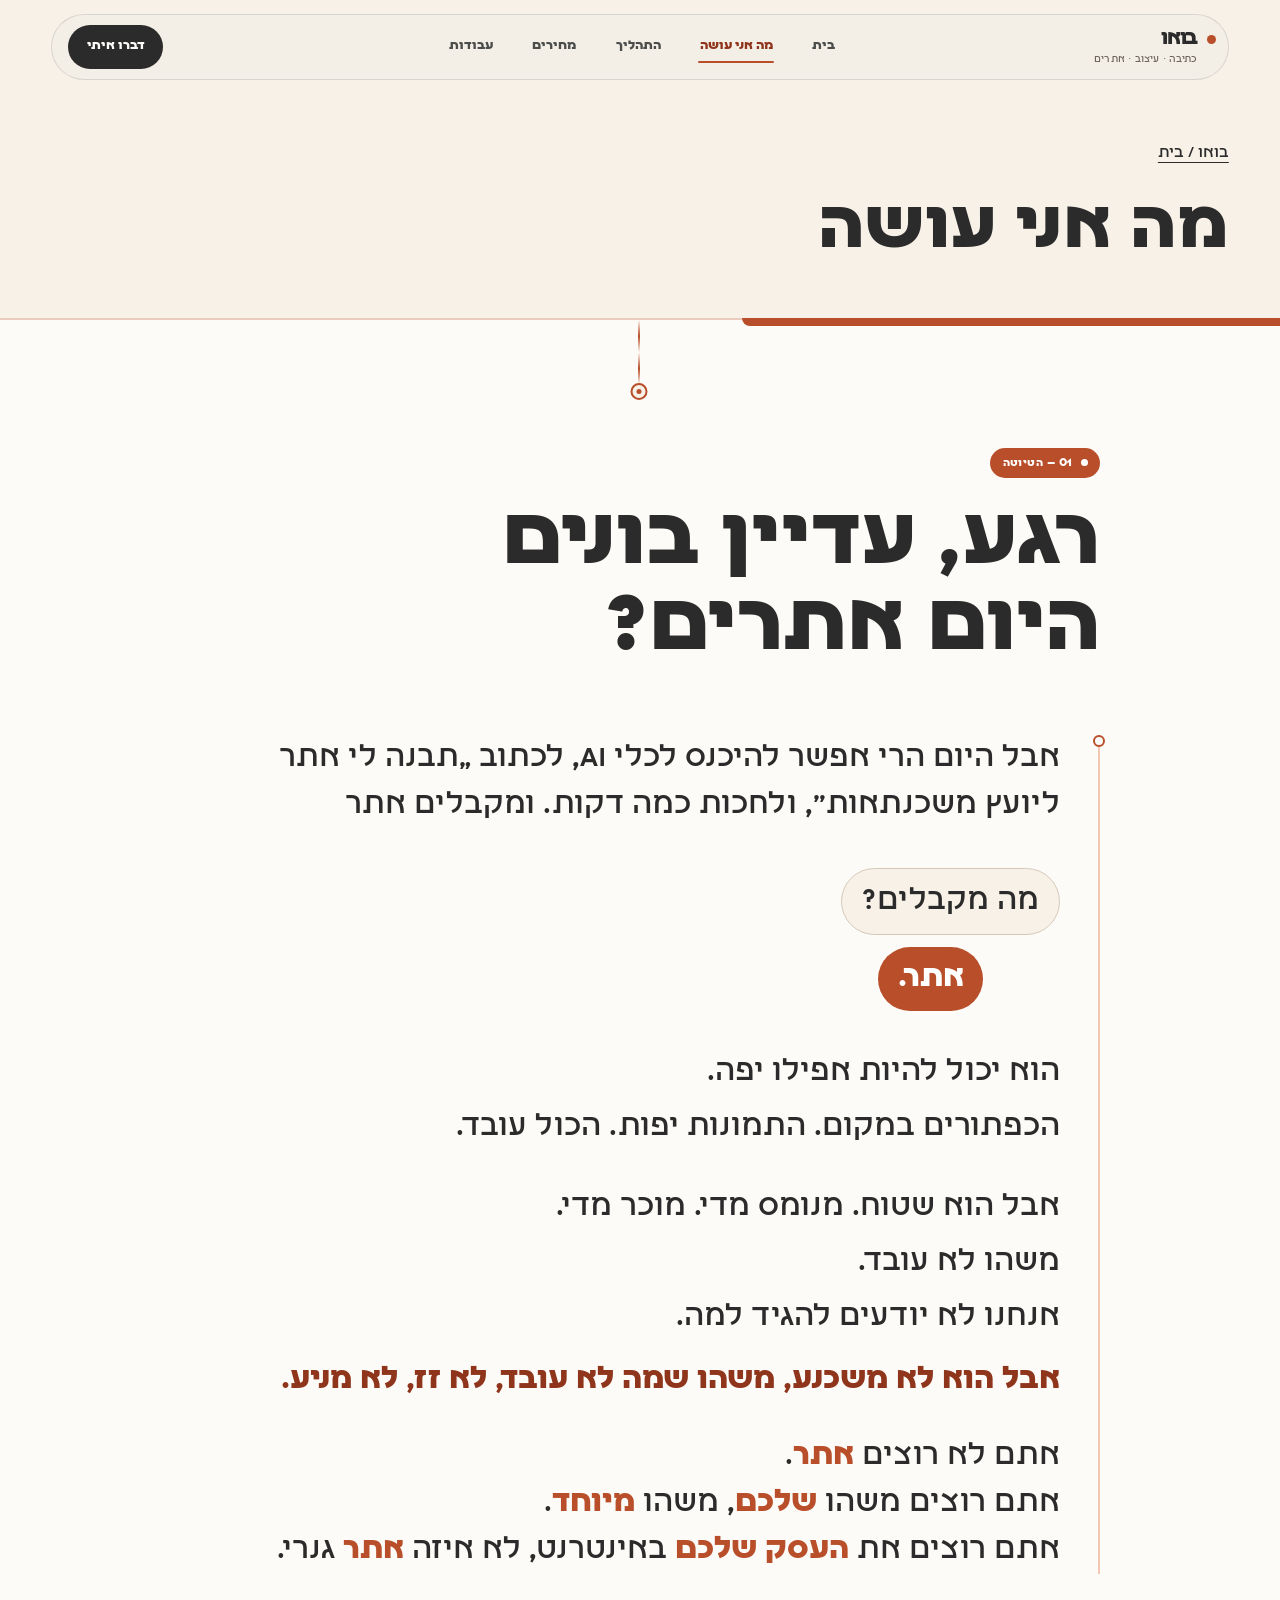
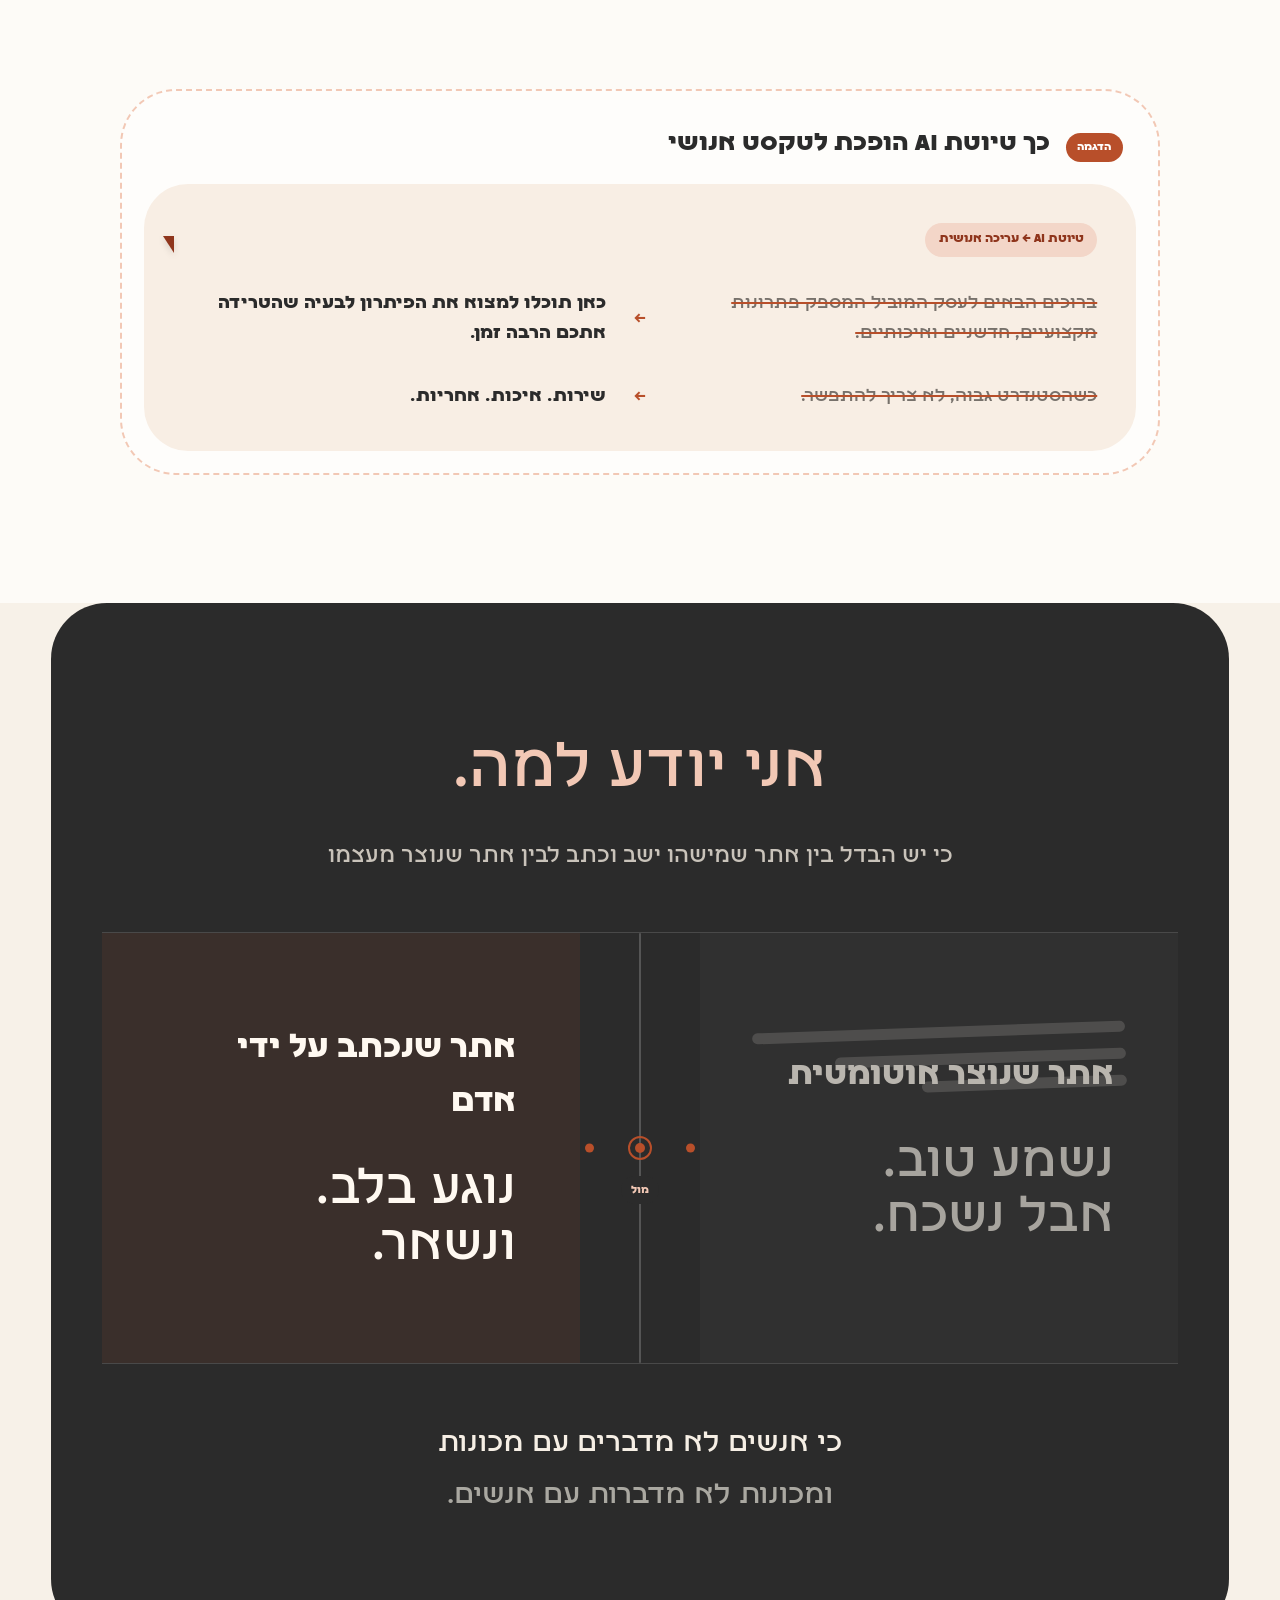
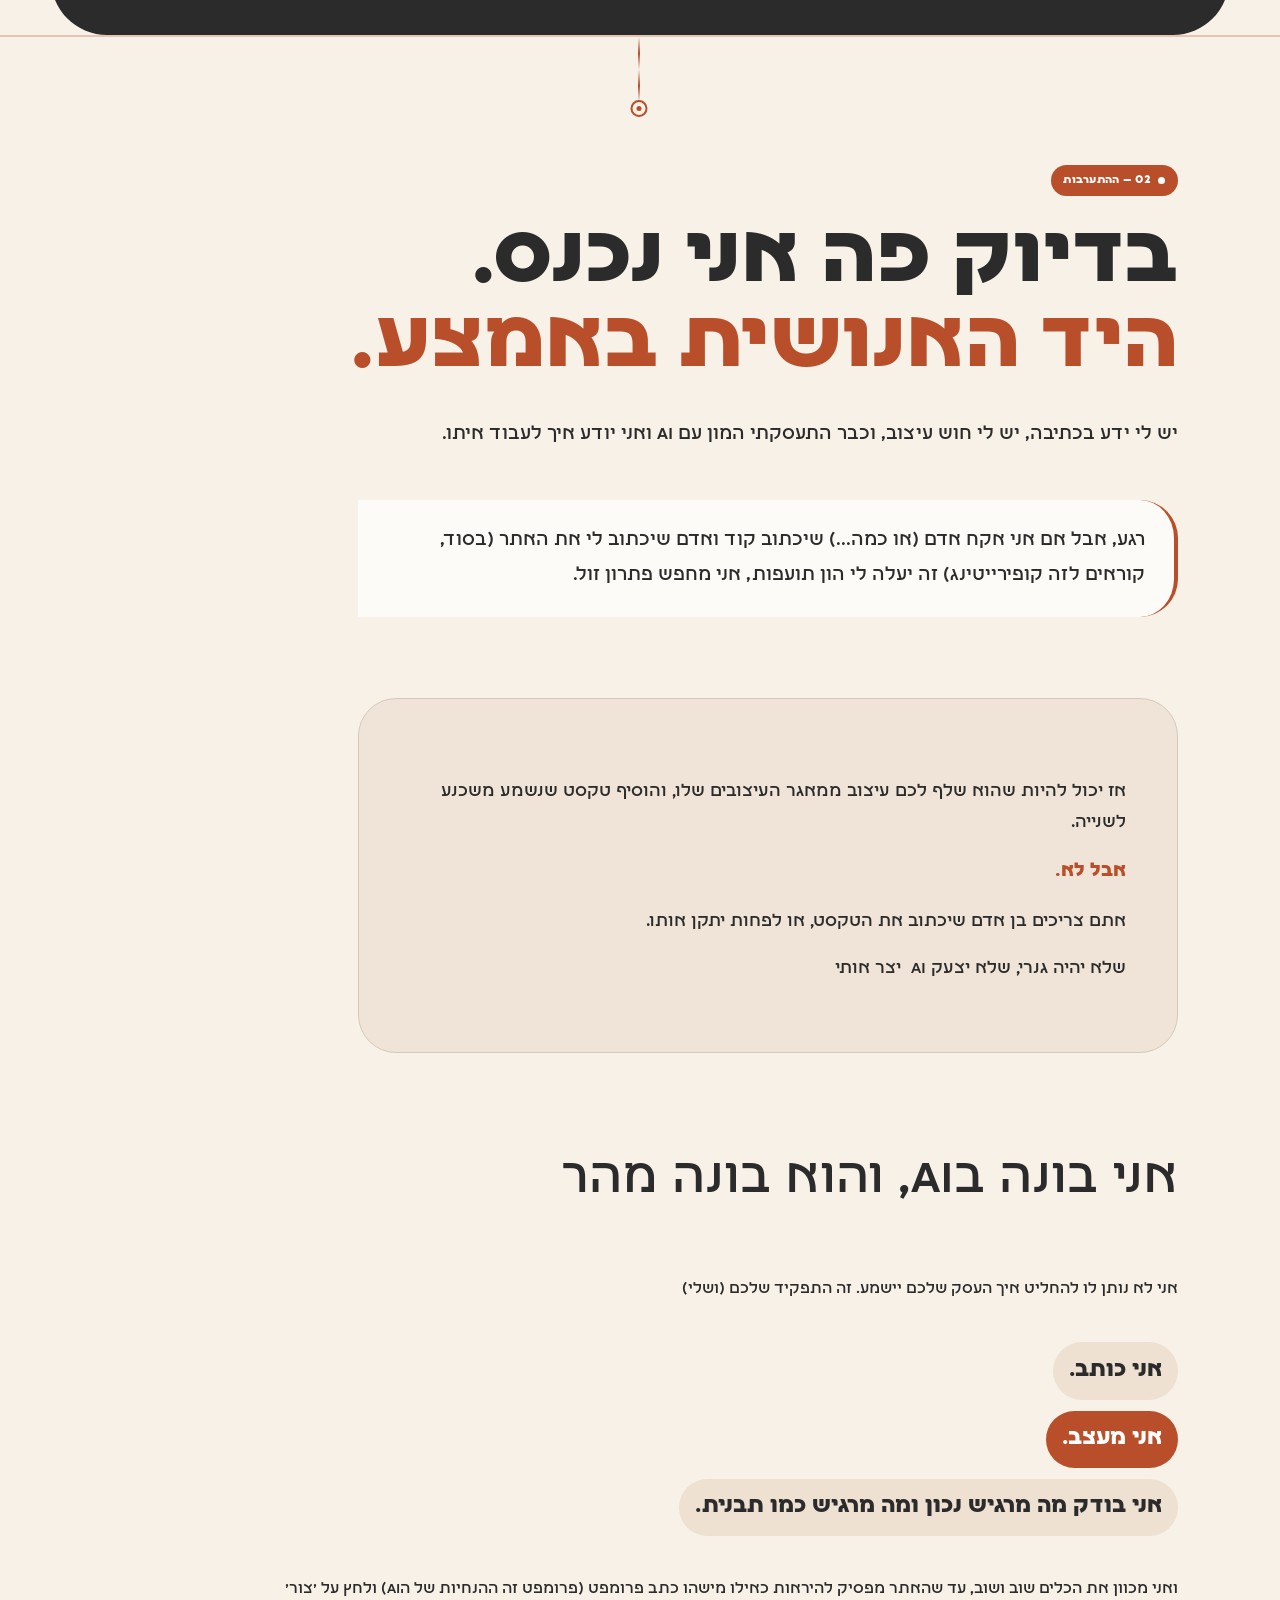
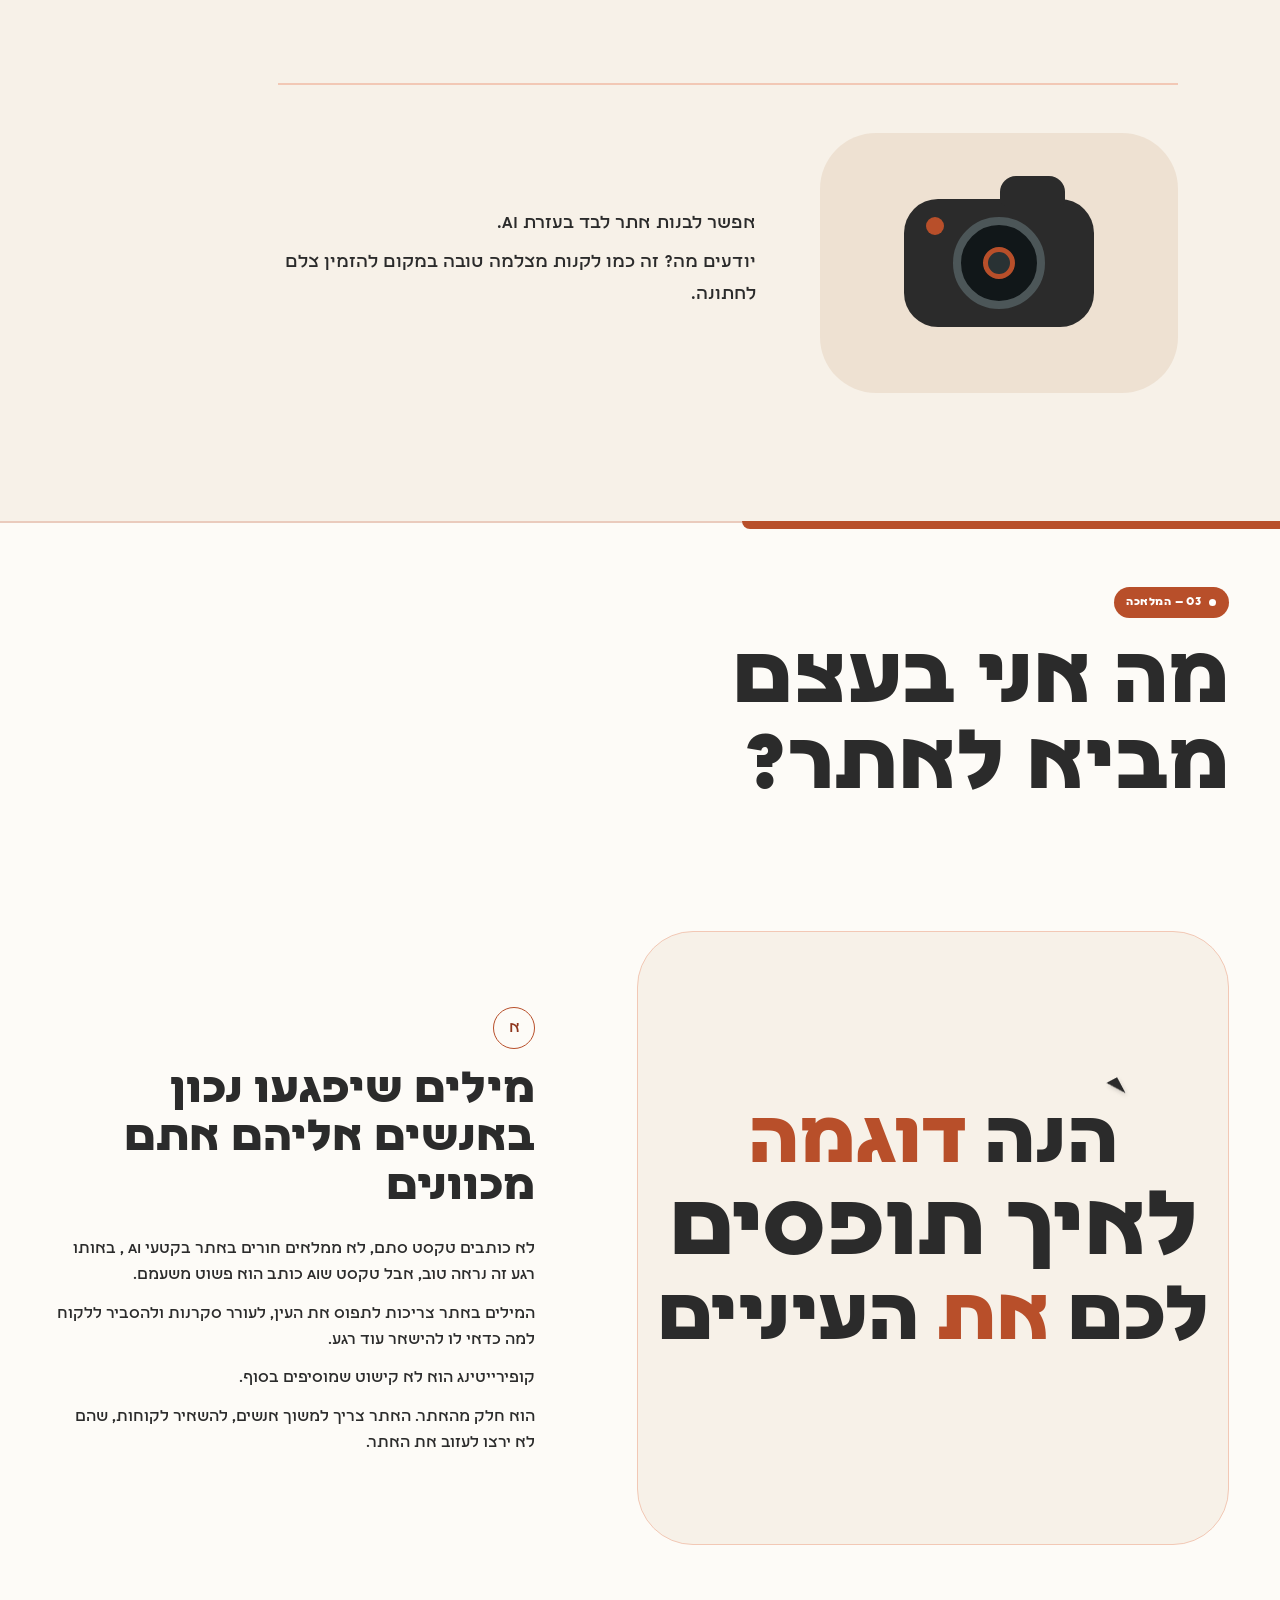
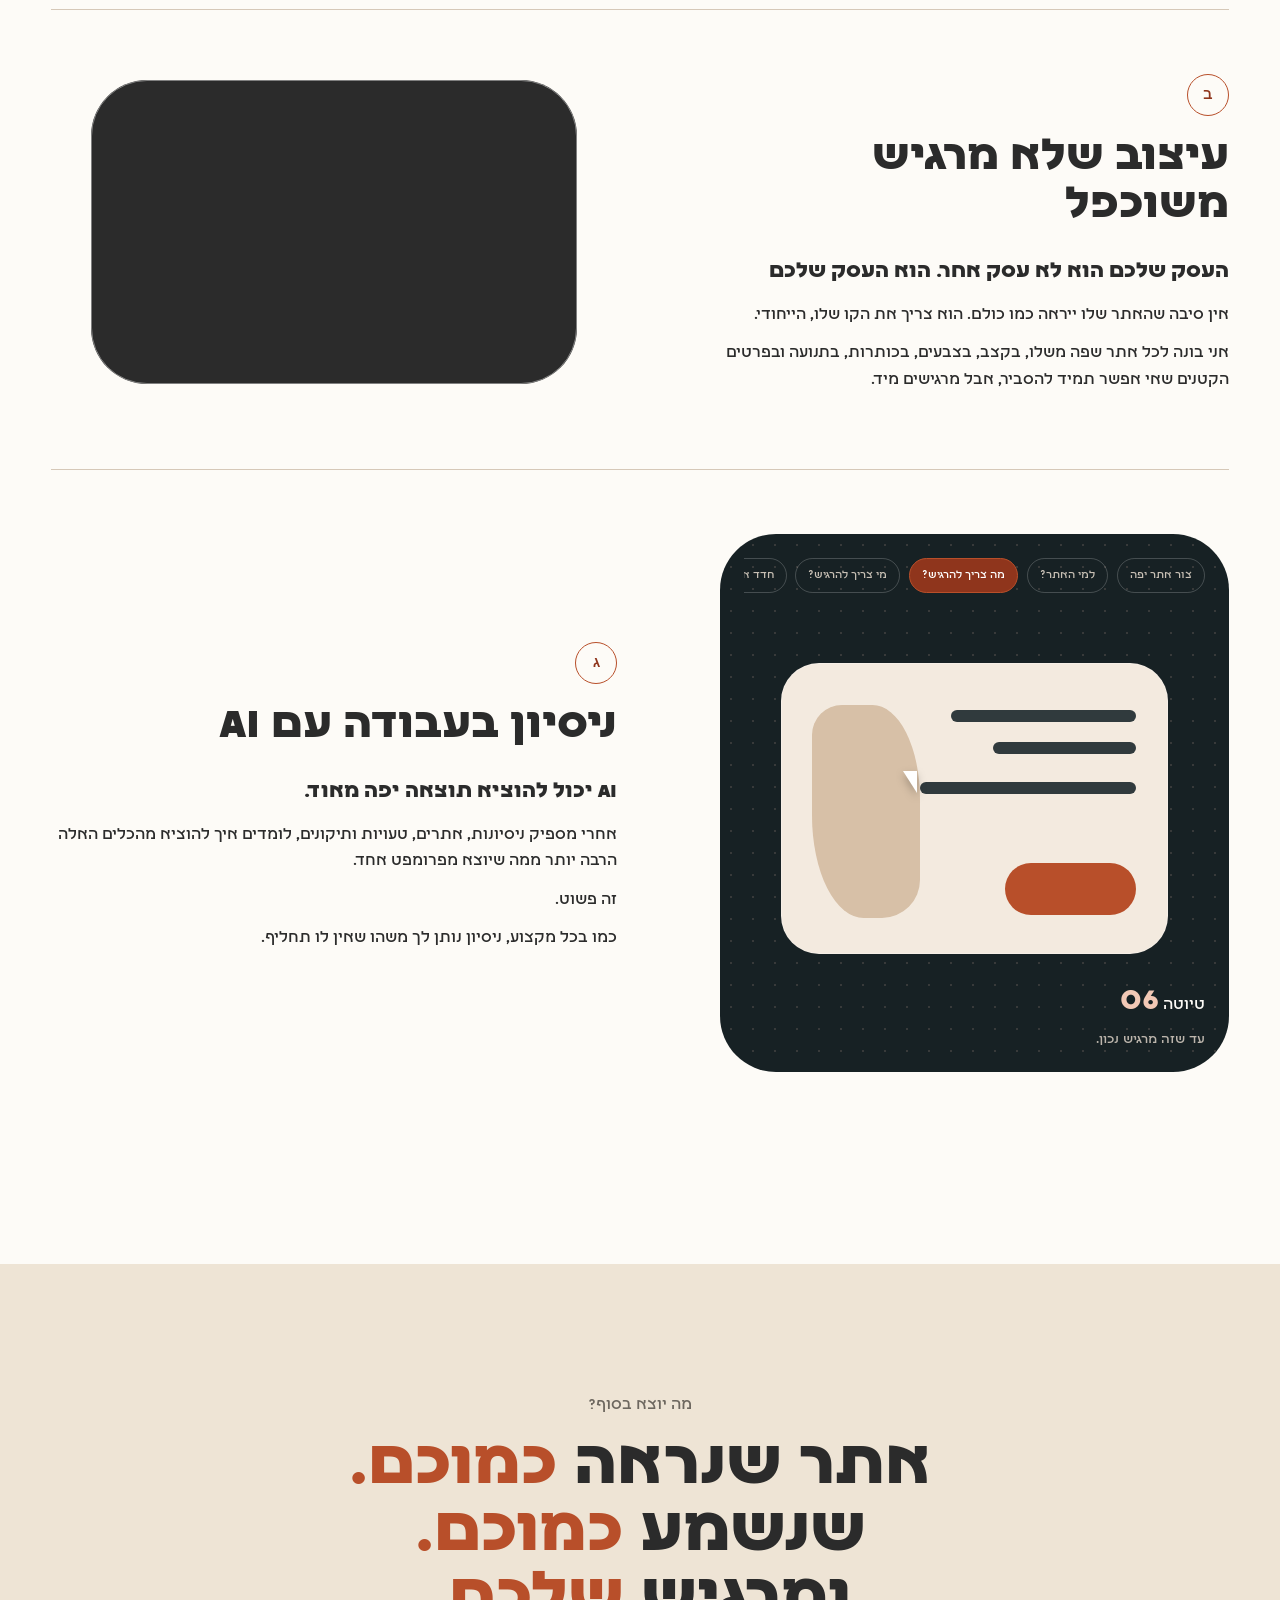
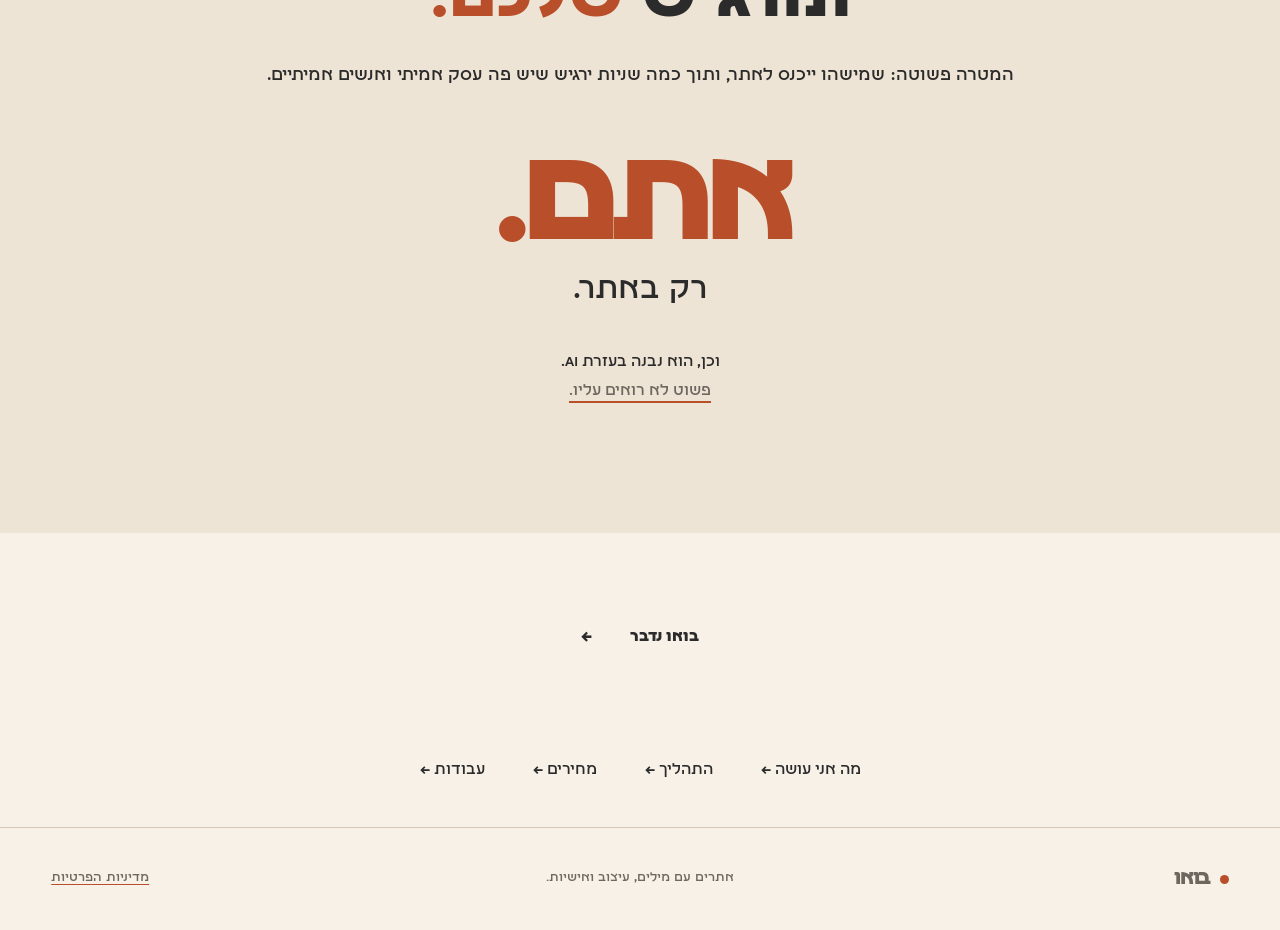
==== about.html @ aa96a925 "Refresh landing page, typography and internal pages" ====
<!doctype html>
<html lang="he" dir="rtl">
<head>
  <meta charset="utf-8">
  <meta name="viewport" content="width=device-width, initial-scale=1">
  <title>מה אני עושה | בּוֹאוּ</title>
  <meta name="description" content="בניית אתרים בעזרת AI, כתיבה, עיצוב וליטוש אנושי. אתר מדויק עם אישיות, שמציג את העסק שלכם ומרגיש באמת שלכם.">
  <meta name="robots" content="index,follow,max-image-preview:large,max-snippet:-1,max-video-preview:-1">
  <meta name="theme-color" content="#f7f1e8">
  <link rel="canonical" href="https://boau.click/about.html">
  <link rel="alternate" hreflang="he-IL" href="https://boau.click/about.html">
  <meta property="og:locale" content="he_IL">
  <meta property="og:type" content="website">
  <meta property="og:site_name" content="בּוֹאוּ">
  <meta property="og:title" content="בּוֹאוּ — בניית אתרים עם AI ואישיות">
  <meta property="og:description" content="AI בונה מהר. כתיבה, עיצוב וליטוש אנושי הופכים את התוצאה לאתר מדויק שמרגיש באמת שלכם.">
  <meta property="og:url" content="https://boau.click/about.html">
  <meta property="og:image" content="https://boau.click/assets/images/editorial/contact-workbench.png">
  <meta property="og:image:width" content="1774">
  <meta property="og:image:height" content="887">
  <meta property="og:image:alt" content="שולחן עבודה עם לפטופ, מחברת עריכה וכוס קפה">
  <meta name="twitter:card" content="summary_large_image">
  <meta name="twitter:title" content="בּוֹאוּ — בניית אתרים עם AI ואישיות">
  <meta name="twitter:description" content="AI בונה מהר. כתיבה, עיצוב וליטוש אנושי הופכים את התוצאה לאתר מדויק שמרגיש באמת שלכם.">
  <meta name="twitter:image" content="https://boau.click/assets/images/editorial/contact-workbench.png">
  <link rel="icon" type="image/png" sizes="512x512" href="favicon.png?v=20260724-2">
  <link rel="preload" href="assets/fonts/lehava-display-bold.woff2" as="font" type="font/woff2" crossorigin>
  <link rel="preload" href="assets/fonts/telaviv-modernistbold.woff2" as="font" type="font/woff2" crossorigin>
  <link rel="preload" href="assets/fonts/telaviv-modernistregular.woff2" as="font" type="font/woff2" crossorigin>
  <link rel="stylesheet" href="assets/css/fonts.css?v=20260909-6">
  <link rel="stylesheet" href="assets/css/styles.css?v=20260909-6">
  <script type="application/ld+json">
  {
    "@context": "https://schema.org",
    "@type": "ProfessionalService",
    "@id": "https://boau.click/#business",
    "name": "בּוֹאוּ",
    "url": "https://boau.click/about.html",
    "logo": "https://boau.click/favicon.png",
    "image": "https://boau.click/assets/images/editorial/contact-workbench.png",
    "description": "בניית אתרים בעזרת AI, כתיבה, עיצוב וליטוש אנושי.",
    "telephone": "+972-54-846-1204",
    "areaServed": {
      "@type": "Country",
      "name": "ישראל"
    },
    "serviceType": [
      "בניית אתרים",
      "עיצוב אתרים",
      "כתיבה לאתרים",
      "בניית אתרים בעזרת AI"
    ]
  }
  </script>
  <link rel="stylesheet" href="assets/css/welcome.css?v=20260909-6">
</head>
<body class="inner-page">
  <a class="skip-link" href="#content">דלגו לתוכן</a>
  <header class="site-header" aria-label="כותרת האתר">
    <a class="brand" href="index.html" aria-label="בּוֹאוּ — חזרה להתחלה">
      <span class="brand-dot" aria-hidden="true"></span>
      <span>בואו</span>
      <small>כתיבה · עיצוב · אתרים</small>
    </a>
    <nav aria-label="ניווט ראשי">
      <a href="index.html">בית</a>
      <a class="is-active" aria-current="page" href="about.html">מה אני עושה</a>
      <a href="process.html">התהליך</a>
      <a href="pricing.html">מחירים</a>
      <a href="projects.html">עבודות</a>
    </nav>
    <a class="header-cta" href="index.html#contact">דברו איתי</a>
  </header>

  <main id="content">
    <div class="inner-heading"><a href="index.html">בואו / בית</a><h1>מה אני עושה</h1></div>
    <section class="story section" id="story" aria-labelledby="story-title">
      <div class="section-thread" aria-hidden="true"><span></span></div>
      <div class="section-shell story-grid">
        <div class="story-copy">
          <p class="section-number">01 — הטיוטה</p>
          <h2 id="story-title">רגע, עדיין בונים היום אתרים?</h2>
          <div class="story-flow">
            <p class="story-opening reveal">אבל היום הרי אפשר להיכנס לכלי AI, לכתוב „תבנה לי אתר ליועץ משכנתאות”, ולחכות כמה דקות. ומקבלים אתר</p>
            <div class="story-exchange reveal"><p>מה מקבלים?</p><strong>אתר.</strong></div>
            <div class="story-center">
              <div class="story-normal reveal"><p>הוא יכול להיות אפילו יפה.</p><p>הכפתורים במקום. התמונות יפות. הכול עובד.</p></div>
              <div class="story-break reveal">
                <p>אבל הוא שטוח. מנומס מדי. מוכר מדי.</p>
                <p>משהו לא עובד.</p>
                <p>אנחנו לא יודעים להגיד למה.</p>
                <p class="accent-line">אבל הוא לא משכנע, משהו שמה לא עובד, לא זז, לא מניע.</p>
                <p class="story-desire">אתם לא רוצים <span>אתר</span>.<br>אתם רוצים משהו <span>שלכם</span>, משהו <span>מיוחד</span>.<br>אתם רוצים את <span>העסק שלכם</span> באינטרנט, לא איזה <span>אתר</span> גנרי.</p>
              </div>
            </div>
          </div>
        </div>

        <aside class="edit-demo reveal" aria-label="דוגמה לעריכה אנושית של טקסט שנוצר באמצעות AI">
          <header><span>הדגמה</span><strong>כך טיוטת AI הופכת לטקסט אנושי</strong></header>
          <div class="edit-sheet">
            <p class="sheet-label">טיוטת AI ← עריכה אנושית</p>
            <div class="edit-row"><del>ברוכים הבאים לעסק המוביל המספק פתרונות מקצועיים, חדשניים ואיכותיים.</del><span aria-hidden="true">←</span><ins>כאן תוכלו למצוא את הפיתרון לבעיה שהטרידה אתכם הרבה זמן.</ins></div>
            <div class="edit-row"><del>כשהסטנדרט גבוה, לא צריך להתפשר.</del><span aria-hidden="true">←</span><ins>שירות. איכות. אחריות.</ins></div>
          </div>
        </aside>
      </div>
    </section>

    <section class="disconnect" aria-label="הפער בין אנשים למכונות">
      <div class="disconnect-inner">
        <p class="disconnect-kicker">אני יודע למה.</p>
        <p class="disconnect-intro">כי יש הבדל בין אתר שמישהו ישב וכתב לבין אתר שנוצר מעצמו</p>
        <div class="disconnect-compare">
          <div class="compare-side compare-auto"><small>אתר שנוצר אוטומטית</small><span class="compare-lines" aria-hidden="true"><i></i><i></i><i></i></span><p>נשמע טוב.<br>אבל נשכח.</p></div>
          <span class="soft-divider" aria-hidden="true"><i></i><b>מול</b></span>
          <div class="compare-side compare-human"><small>אתר שנכתב על ידי אדם</small><p>נוגע בלב.<br>ונשאר.</p></div>
        </div>
        <div class="disconnect-conclusion"><p class="disconnect-line">כי אנשים לא מדברים עם מכונות</p><p class="disconnect-line muted-line">ומכונות לא מדברות עם אנשים.</p></div>
      </div>
    </section>

    <section class="bridge section" id="bridge" aria-labelledby="bridge-title">
      <div class="section-thread" aria-hidden="true"><span></span></div>
      <div class="section-shell">
        <p class="section-number">02 — ההתערבות</p>
        <div class="problem-intro">
          <div>
            <h2 id="bridge-title">בדיוק פה אני נכנס.<br><span>היד האנושית באמצע.</span></h2>
            <p>יש לי ידע בכתיבה, יש לי חוש עיצוב, וכבר התעסקתי המון עם AI ואני יודע איך לעבוד איתו.</p>
          </div>
          <div class="question-copy reveal"><p>רגע, אבל אם אני אקח אדם (או כמה...) שיכתוב קוד ואדם שיכתוב לי את האתר (בסוד, קוראים לזה קופירייטינג) זה יעלה לי הון תועפות, אני מחפש פתרון זול.</p></div>
        </div>

        <div class="problem-copy reveal">
          <p>אז יכול להיות שהוא שלף לכם עיצוב ממאגר העיצובים שלו, והוסיף טקסט שנשמע משכנע לשנייה.</p>
          <strong>אבל לא.</strong>
          <p>אתם צריכים בן אדם שיכתוב את הטקסט, או לפחות יתקן אותו.</p>
          <p>שלא יהיה גנרי, שלא יצעק AI&nbsp; יצר אותי </p>
        </div>

        <p class="build-fast reveal">אני בונה בAI, והוא בונה מהר</p>
        <div class="manifesto reveal">
          <p>אני לא נותן לו להחליט איך העסק שלכם יישמע. זה התפקיד שלכם (ושלי)</p>
          <div><span>אני כותב.</span><span>אני מעצב.</span><span>אני בודק מה מרגיש נכון ומה מרגיש כמו תבנית.</span></div>
          <p>ואני מכוון את הכלים שוב ושוב, עד שהאתר מפסיק להיראות כאילו מישהו כתב פרומפט (פרומפט זה ההנחיות של הAI) ולחץ על 'צור'</p>
        </div>
        <div class="camera-analogy reveal">
          <div class="camera-visual" aria-hidden="true"><span class="camera-flash"></span><div class="camera-body"><i class="camera-top"></i><span class="camera-lens"><i></i></span><b class="camera-shutter"></b></div></div>
          <div><p>אפשר לבנות אתר לבד בעזרת AI.</p><p>יודעים מה? זה כמו לקנות מצלמה טובה במקום להזמין צלם לחתונה.</p></div>
        </div>
      </div>
    </section>

    <section class="craft section" id="craft" aria-labelledby="craft-title">
      <div class="section-shell">
        <p class="section-number">03 — המלאכה</p>
        <h2 id="craft-title">מה אני בעצם מביא לאתר?</h2>

        <article class="craft-row craft-row-words">
          <div class="word-stage" aria-label="הנה דוגמה לאיך תופסים לכם את העיניים">
            <div class="word-drafts is-gone" aria-hidden="true">
              <p>פתרונות איכותיים לכל לקוח</p>
              <p>אנחנו כאן בשבילכם</p>
              <p>שירות ללא פשרות</p>
            </div>
            <p class="word-show is-live is-settled" aria-hidden="true">
              <span class="word-line word-line-one"><span>הנה</span><span class="word-accent">דוגמה</span></span>
              <span class="word-line word-line-two"><span>לאיך</span><span class="word-focus">תופסים</span></span>
              <span class="word-line word-line-three"><span>לכם</span><span class="word-accent">את</span><span class="word-focus">העיניים</span></span>
            </p>
            <span class="word-cursor is-live" aria-hidden="true"><i></i></span>
          </div>
          <div><span class="craft-index">א</span><h3>מילים שיפגעו נכון באנשים אליהם אתם מכוונים</h3><p>לא כותבים טקסט סתם, לא ממלאים חורים באתר בקטעי AI , באותו רגע זה נראה טוב, אבל טקסט שAI כותב הוא פשוט משעמם.</p><p>המילים באתר צריכות לתפוס את העין, לעורר סקרנות ולהסביר ללקוח למה כדאי לו להישאר עוד רגע.</p><p>קופירייטינג הוא לא קישוט שמוסיפים בסוף.</p><p>הוא חלק מהאתר. האתר צריך למשוך אנשים, להשאיר לקוחות, שהם לא ירצו לעזוב את האתר.</p></div>
        </article>

        <article class="craft-row reverse">
          <figure class="iteration-video" aria-label="האתר הגנרי מתפרק ונבנה מחדש">
            <video autoplay muted loop playsinline preload="metadata">
              <source src="assets/videos/generic-site-build.mp4" type="video/mp4">
            </video>
          </figure>
          <div><span class="craft-index">ב</span><h3>עיצוב שלא מרגיש משוכפל</h3><p class="feature-line">העסק שלכם הוא לא עסק אחר. הוא העסק שלכם</p><p>אין סיבה שהאתר שלו ייראה כמו כולם. הוא צריך את הקו שלו, הייחודי.</p><p>אני בונה לכל אתר שפה משלו, בקצב, בצבעים, בכותרות, בתנועה ובפרטים הקטנים שאי אפשר תמיד להסביר, אבל מרגישים מיד.</p></div>
        </article>

        <article class="craft-row">
          <div class="ai-workbench" aria-label="המחשה של תהליך איטרטיבי בעבודה עם AI">
            <div class="prompt-stream" aria-hidden="true"><span>צור אתר יפה</span><span>למי האתר?</span><span>מה צריך להרגיש?</span><span>מי צריך להרגיש?</span><span>חדד את המסר</span><span>עוד סיבוב</span></div>
            <div class="ai-canvas" aria-hidden="true"><i></i><i></i><i></i><b></b><em></em></div>
            <span class="ai-pointer" aria-hidden="true"></span>
            <p>טיוטה <strong>06</strong><br><small>עד שזה מרגיש נכון.</small></p>
          </div>
          <div><span class="craft-index">ג</span><h3>ניסיון בעבודה עם AI</h3><p class="feature-line">AI יכול להוציא תוצאה יפה מאוד.</p><p>אחרי מספיק ניסיונות, אתרים, טעויות ותיקונים, לומדים איך להוציא מהכלים האלה הרבה יותר ממה שיוצא מפרומפט אחד.</p><p>זה פשוט.</p><p>כמו בכל מקצוע, ניסיון נותן לך משהו שאין לו תחליף.</p></div>
        </article>
      </div>
    </section>

    <section class="result section" id="result" aria-labelledby="result-title">
      <div class="result-copy">
        <p>מה יוצא בסוף?</p>
        <h2 id="result-title">אתר שנראה <span>כמוכם.</span><br>שנשמע <span>כמוכם.</span><br>ומרגיש <span>שלכם.</span></h2>
        <p>המטרה פשוטה: שמישהו ייכנס לאתר, ותוך כמה שניות ירגיש שיש פה עסק אמיתי ואנשים אמיתיים.</p>
        <div class="you-reveal"><strong>אתם.</strong><span>רק באתר.</span></div>
        <div class="result-tail"><p>וכן, הוא נבנה בעזרת AI.</p><p class="invisible-ai">פשוט לא רואים עליו.</p></div>
      </div>
    </section>
    <div class="inner-cta"><a class="button" href="index.html#contact">בואו נדבר <span aria-hidden="true">←</span></a></div>
  </main>
  <nav class="page-links" aria-label="עוד באתר"><a href="about.html">מה אני עושה <span aria-hidden="true">←</span></a><a href="process.html">התהליך <span aria-hidden="true">←</span></a><a href="pricing.html">מחירים <span aria-hidden="true">←</span></a><a href="projects.html">עבודות <span aria-hidden="true">←</span></a></nav>
  <footer class="site-footer"><a class="brand footer-brand" href="index.html" aria-label="בּוֹאוּ — חזרה להתחלה"><span class="brand-dot" aria-hidden="true"></span><span>בואו</span></a><p>אתרים עם מילים, עיצוב ואישיות.</p><a href="privacy.html">מדיניות הפרטיות</a></footer>
  <script src="assets/js/main.js?v=20260909"></script>
</body>
</html>
---- assets/css/fonts.css ----
@font-face {
  font-family: "Lehava Display";
  font-style: normal;
  font-weight: 700;
  font-display: swap;
  src: url("../fonts/lehava-display-bold.woff2") format("woff2");
}

@font-face {
  font-family: "Masila";
  font-style: normal;
  font-weight: 300;
  font-display: swap;
  src: url("../fonts/masila-light.woff2") format("woff2");
}

@font-face {
  font-family: "Masila";
  font-style: normal;
  font-weight: 400;
  font-display: swap;
  src: url("../fonts/masila-regular.woff2") format("woff2");
}

@font-face {
  font-family: "Masila";
  font-style: normal;
  font-weight: 500;
  font-display: swap;
  src: url("../fonts/masila-medium.woff2") format("woff2");
}

@font-face {
  font-family: "Masila";
  font-style: normal;
  font-weight: 700;
  font-display: swap;
  src: url("../fonts/masila-bold.woff2") format("woff2");
}

@font-face {
  font-family: "Yossi";
  font-style: normal;
  font-weight: 400 700;
  font-display: swap;
  src: url("../fonts/yossi-variable.woff2") format("woff2-variations");
}

@font-face {
  font-family: "Heebo";
  font-style: normal;
  font-weight: 400 900;
  font-display: swap;
  src: url("../fonts/heebo-hebrew.woff2") format("woff2");
  unicode-range: U+0307-0308, U+0590-05FF, U+200C-2010, U+20AA, U+25CC, U+FB1D-FB4F;
}

@font-face {
  font-family: "Heebo";
  font-style: normal;
  font-weight: 400 900;
  font-display: swap;
  src: url("../fonts/heebo-latin.woff2") format("woff2");
  unicode-range: U+0000-00FF, U+0131, U+0152-0153, U+02BB-02BC, U+02C6, U+02DA, U+02DC, U+0304, U+0308, U+0329, U+2000-206F, U+20AC, U+2122, U+2191, U+2193, U+2212, U+2215, U+FEFF, U+FFFD;
}

@font-face {
  font-family: "Karantina";
  font-style: normal;
  font-weight: 400;
  font-display: swap;
  src: url("../fonts/karantina-400-hebrew.woff2") format("woff2");
  unicode-range: U+0307-0308, U+0590-05FF, U+200C-2010, U+20AA, U+25CC, U+FB1D-FB4F;
}

@font-face {
  font-family: "Karantina";
  font-style: normal;
  font-weight: 400;
  font-display: swap;
  src: url("../fonts/karantina-400-latin.woff2") format("woff2");
  unicode-range: U+0000-00FF, U+0131, U+0152-0153, U+02BB-02BC, U+02C6, U+02DA, U+02DC, U+0304, U+0308, U+0329, U+2000-206F, U+20AC, U+2122, U+2191, U+2193, U+2212, U+2215, U+FEFF, U+FFFD;
}

@font-face {
  font-family: "Karantina";
  font-style: normal;
  font-weight: 700;
  font-display: swap;
  src: url("../fonts/karantina-700-hebrew.woff2") format("woff2");
  unicode-range: U+0307-0308, U+0590-05FF, U+200C-2010, U+20AA, U+25CC, U+FB1D-FB4F;
}

@font-face {
  font-family: "Karantina";
  font-style: normal;
  font-weight: 700;
  font-display: swap;
  src: url("../fonts/karantina-700-latin.woff2") format("woff2");
  unicode-range: U+0000-00FF, U+0131, U+0152-0153, U+02BB-02BC, U+02C6, U+02DA, U+02DC, U+0304, U+0308, U+0329, U+2000-206F, U+20AC, U+2122, U+2191, U+2193, U+2212, U+2215, U+FEFF, U+FFFD;
}
@font-face {
  font-family: "Tel Aviv Modernist";
  font-style: normal;
  font-weight: 400;
  font-display: swap;
  src: url("../fonts/telaviv-modernistregular.woff2") format("woff2");
}
@font-face {
  font-family: "Tel Aviv Modernist";
  font-style: normal;
  font-weight: 700;
  font-display: swap;
  src: url("../fonts/telaviv-modernistbold.woff2") format("woff2");
}
---- assets/css/styles.css ----
:root {
  --paper: #f7f1e8;
  --paper-deep: #e9dfd1;
  --paper-soft: #fdfbf7;
  --ink: #2b2b2b;
  --muted: #6d675f;
  --coral: #b84f2a;
  --coral-dark: #8f351c;
  --coral-soft: #f2c8b5;
  --gold: #e8d28d;
  --dark: #172124;
  --line: #d6c8b8;
  --sage: #839078;
  --radius-sm: 16px;
  --radius-md: 24px;
  --radius-lg: 38px;
  --radius-xl: 56px;
  --gutter: clamp(1rem, 4vw, 4.5rem);
  --max: 1320px;
}

*, *::before, *::after { box-sizing: border-box; }
html { max-width: 100%; overflow-x: hidden; scroll-behavior: smooth; background: var(--paper); }
body { margin: 0; min-width: 320px; overflow-x: hidden; color: var(--ink); background: var(--paper); font-family: "Tel Aviv Modernist", Arial, sans-serif; line-height: 1.65; }
body::before { content: ""; position: fixed; z-index: -1; inset: 0; pointer-events: none; opacity: .16; background-image: url("data:image/svg+xml,%3Csvg xmlns='http://www.w3.org/2000/svg' width='180' height='180' viewBox='0 0 180 180'%3E%3Cfilter id='n'%3E%3CfeTurbulence type='fractalNoise' baseFrequency='.75' numOctaves='2' stitchTiles='stitch'/%3E%3C/filter%3E%3Crect width='100%25' height='100%25' filter='url(%23n)' opacity='.16'/%3E%3C/svg%3E"); }
img { display: block; max-width: 100%; }
a { color: inherit; text-decoration: none; }
button, input, textarea { font: inherit; }
p, h1, h2, h3, figure { margin-top: 0; }
::selection { color: var(--ink); background: var(--gold); }

.skip-link { position: fixed; z-index: 200; top: 12px; left: 12px; padding: .75rem 1.15rem; border-radius: 999px; color: var(--paper); background: var(--ink); transform: translateY(-180%); }
.skip-link:focus { transform: none; }
a:focus-visible, button:focus-visible, input:focus-visible, textarea:focus-visible { outline: 3px solid var(--coral); outline-offset: 4px; }

.site-intro {
  position: relative;
  z-index: 5;
  width: 100%;
  height: 100svh;
  color: var(--ink);
  background: var(--paper-soft);
}
.intro-stage {
  position: relative;
  z-index: 1;
  width: 100%;
  height: 100svh;
  overflow: hidden;
  background: var(--paper-soft);
  isolation: isolate;
}
.intro-final,
.intro-reveal,
.intro-intact,
.intro-tear {
  position: absolute;
  inset: 0;
}
.intro-final {
  z-index: 1;
  display: grid;
  place-items: center;
  opacity: 0;
  background: var(--paper-soft);
  transform: scale(.92);
  will-change: opacity, transform;
}
.intro-final-content {
  display: flex;
  flex-direction: column;
  align-items: center;
  width: min(94%, 1100px);
  text-align: center;
}
.intro-final-content > p {
  margin: 0 0 -.25rem;
  color: var(--coral);
  font-family: "Tel Aviv Modernist", Arial, sans-serif;
  font-size: clamp(2rem, 4vw, 3.5rem);
  font-weight: 700;
  line-height: 1;
}
.intro-final-content h1 {
  margin: 0;
  font-family: "Tel Aviv Modernist", Arial, sans-serif;
  font-size: clamp(4.5rem, 11vw, 10rem);
  font-weight: 700;
  line-height: .92;
  letter-spacing: -.015em;
}
.intro-changing-text {
  display: flex;
  align-items: center;
  justify-content: center;
  min-height: 1.25em;
  width: min(100%, 980px);
  margin-top: .65rem;
  padding-bottom: .18em;
  overflow: hidden;
  font-family: "Tel Aviv Modernist", Arial, sans-serif;
  font-size: clamp(1.8rem, 5vw, 4.4rem);
  font-weight: 700;
  line-height: 1.1;
}
.intro-type-cursor {
  display: inline-block;
  flex: 0 0 3px;
  width: 3px;
  height: .9em;
  margin-right: .13em;
  border-radius: 999px;
  background: var(--coral);
  animation: intro-cursor-blink .72s steps(1,end) infinite;
}
.intro-subline {
  margin: 1.4rem 0 0;
  color: var(--muted);
  font-size: clamp(.92rem, 1.4vw, 1.12rem);
}
.intro-cta {
  display: inline-flex;
  align-items: center;
  gap: 2rem;
  margin-top: 1.35rem;
  padding: .78rem 1.4rem;
  border-radius: 999px;
  color: white;
  background: var(--coral);
  font-size: .86rem;
  font-weight: 800;
  transition: background .2s ease, transform .2s ease;
}
.intro-cta:hover {
  background: var(--ink);
  transform: translateY(-3px);
}
.intro-cta span { animation: arrow-poke 1.25s ease-in-out infinite; }
.intro-final-content.is-editing .intro-changing-text {
  text-decoration: underline;
  text-decoration-color: rgba(184,79,42,.25);
  text-decoration-thickness: .08em;
  text-underline-offset: .18em;
}
.intro-reveal {
  z-index: 2;
  display: grid;
  place-items: center;
  opacity: 0;
  color: var(--paper-soft);
  background: var(--coral);
  transform: scale(.86);
  will-change: opacity, transform;
}
.intro-reveal-text {
  display: inline-flex;
  align-items: baseline;
  direction: rtl;
  font-family: "Tel Aviv Modernist", Arial, sans-serif;
  font-size: clamp(4rem, 12vw, 11rem);
  font-weight: 700;
  line-height: 1;
  letter-spacing: -.01em;
  text-shadow: 0 10px 26px rgba(75,24,12,.18);
}
.intro-reveal-text i {
  display: inline-block;
  width: .055em;
  height: .82em;
  margin-right: .09em;
  border-radius: 999px;
  background: currentColor;
  opacity: 0;
  transform: translateY(.05em);
}
.intro-reveal.is-visible .intro-reveal-text i {
  animation: intro-cursor-blink .82s steps(1,end) infinite;
}
.intro-intact {
  z-index: 4;
  display: grid;
  place-items: center;
  overflow: hidden;
  color: var(--ink);
  background: var(--paper-soft);
  font-family: "Tel Aviv Modernist", Arial, sans-serif;
  font-size: var(--intro-word-size, 160px);
  font-weight: 700;
  line-height: .72;
  white-space: nowrap;
  opacity: 1;
  transform: none;
  transform-origin: center;
  transition: opacity 80ms linear;
}
.intro-stage.is-tearing .intro-intact { opacity: 0; }
.intro-tear {
  z-index: 3;
  pointer-events: none;
  will-change: transform;
}
.intro-tear > div {
  position: absolute;
  inset: 0;
  display: grid;
  place-items: center;
  overflow: hidden;
  color: var(--ink);
  background: var(--paper-soft);
}
.intro-tear span {
  font-family: "Tel Aviv Modernist", Arial, sans-serif;
  font-size: var(--intro-word-size, 160px);
  font-weight: 700;
  line-height: .72;
  white-space: nowrap;
  transform: none;
}
.intro-tear-top > div { clip-path: polygon(0 0,100% 0,100% 40%,0 60%); }
.intro-tear-bottom > div { clip-path: polygon(0 60%,100% 40%,100% 100%,0 100%); }
.intro-stage.is-tearing .intro-tear-top {
  filter: drop-shadow(0 2px 0 var(--coral)) drop-shadow(0 15px 25px rgba(0,0,0,.08));
}
.intro-stage.is-tearing .intro-tear-bottom {
  filter: drop-shadow(0 -2px 0 var(--coral)) drop-shadow(0 -15px 25px rgba(0,0,0,.08));
}
.intro-scroll-hint {
  position: absolute;
  z-index: 8;
  bottom: 26px;
  left: 50%;
  display: flex;
  align-items: center;
  gap: .65rem;
  margin: 0;
  color: var(--muted);
  font-size: .83rem;
  transform: translateX(-50%);
  animation: intro-bounce 1.8s ease-in-out infinite;
  pointer-events: none;
}
.intro-scroll-hint span {
  display: grid;
  place-items: center;
  width: 30px;
  aspect-ratio: 1;
  border: 1px solid var(--line);
  border-radius: 50%;
  color: var(--coral-dark);
}
.intro-skip {
  position: absolute;
  z-index: 9;
  top: 6rem;
  left: 1.2rem;
  padding: .7rem 1rem;
  border: 1px solid rgba(24,33,38,.2);
  border-radius: 999px;
  color: var(--ink);
  background: rgba(251,247,240,.88);
  font-size: .76rem;
  font-weight: 700;
  cursor: pointer;
  transition: color .2s ease, background .2s ease, transform .2s ease;
}
.intro-skip:hover {
  color: white;
  background: var(--ink);
  transform: translateY(-2px);
}
body.hero-opening .site-header {
  opacity: 0;
  pointer-events: none;
}

@keyframes intro-cursor-blink {
  0%,46% { opacity: 1; }
  47%,100% { opacity: 0; }
}
@keyframes intro-bounce {
  0%,100% { transform: translate(-50%,0); }
  50% { transform: translate(-50%,8px); }
}

.site-header { position: fixed; z-index: 100; top: 14px; right: var(--gutter); left: var(--gutter); display: grid; grid-template-columns: minmax(190px, .7fr) auto minmax(120px, .7fr); align-items: center; gap: 2rem; width: min(calc(100% - var(--gutter) * 2), var(--max)); min-height: 66px; margin-inline: auto; padding: .6rem .75rem .6rem 1rem; border: 1px solid rgba(24, 33, 38, .13); border-radius: 999px; background: rgba(244, 239, 230, .96); transition: transform .35s ease, background .25s ease, opacity .3s ease; }
.site-header.is-hidden { transform: translateY(-130%); }
.brand { display: grid; grid-template-columns: 9px auto; align-items: center; column-gap: .6rem; width: max-content; line-height: 1; }
.brand > span:not(.brand-dot) { font-size: 1.3rem; font-weight: 800; letter-spacing: -.06em; }
.brand small { grid-column: 2; margin-top: .3rem; color: var(--muted); font-size: .63rem; font-weight: 500; letter-spacing: .02em; }
.brand-dot { width: 9px; aspect-ratio: 1; border-radius: 50%; background: var(--coral); }
.site-header nav { display: flex; align-items: center; justify-content: center; gap: clamp(1.1rem, 2.8vw, 2.6rem); font-size: .82rem; font-weight: 600; }
.site-header nav a { position: relative; padding: .45rem .1rem; color: #4b4d4b; }
.site-header nav a::after { content: ""; position: absolute; right: 0; bottom: .15rem; width: 100%; height: 2px; border-radius: 999px; background: var(--coral); transform: scaleX(0); transform-origin: right; transition: transform .25s ease; }
.site-header nav a:hover::after, .site-header nav a.is-active::after { transform: scaleX(1); }
.site-header nav a.is-active { color: var(--coral-dark); }
.header-cta { justify-self: end; padding: .72rem 1.15rem; border-radius: 999px; color: var(--paper-soft); background: var(--ink); font-size: .82rem; font-weight: 700; transition: transform .2s ease, background .2s ease; }
.header-cta:hover { background: var(--coral-dark); transform: translateY(-2px); }

.section { position: relative; padding: clamp(6rem, 10vw, 10rem) var(--gutter); }
.section-shell { width: min(100%, var(--max)); margin-inline: auto; }
.section-number { display: inline-flex; align-items: center; margin-bottom: 1.35rem; padding: .38rem .78rem; border-radius: 999px; color: white; background: var(--coral); font-size: .7rem; font-weight: 800; letter-spacing: .04em; }
.section-number::before { content: ""; width: 7px; aspect-ratio: 1; margin-left: .5rem; border-radius: 50%; background: currentColor; animation: dot-pulse 1.8s ease-in-out infinite; }
.section h2 { margin-bottom: 3.5rem; font-family: "Tel Aviv Modernist", Arial, sans-serif; font-size: clamp(3rem, 6.7vw, 6.8rem); font-weight: 700; line-height: 1; letter-spacing: 0; text-wrap: balance; }
.story, .bridge, .craft, .process, .pricing, .contact { border-top: 2px solid rgba(184,79,42,.28); }
.story::before, .craft::before, .process::before, .pricing::before {
  content: "";
  position: absolute;
  z-index: 0;
  top: -2px;
  right: 0;
  width: min(42vw, 560px);
  height: 8px;
  border-radius: 0 0 0 999px;
  background: var(--coral);
}
.reveal { opacity: 1; transform: none; }
.js-ready .reveal, .js-ready .process-list article { opacity: 0; transform: translateY(24px); transition: opacity .72s ease var(--reveal-delay, 0ms), transform .72s cubic-bezier(.2,.8,.2,1) var(--reveal-delay, 0ms); will-change: opacity, transform; }
.js-ready .reveal.is-visible, .js-ready .process-list article.is-visible { opacity: 1; transform: translateY(0); }

.hero { padding: 100px var(--gutter) 2rem; }
.hero-frame { position: relative; width: min(100%, 1500px); margin-inline: auto; overflow: hidden; border: 1px solid rgba(24, 33, 38, .12); border-radius: var(--radius-xl); background: #eadfce; isolation: isolate; }
.hero-media { position: relative; width: 100%; }
.hero-photo { width: 100%; height: auto; }
.hero-copy { position: absolute; z-index: 5; top: 21%; right: 5.8%; width: min(42%, 610px); }
.eyebrow { margin-bottom: 1.2rem; color: var(--coral-dark); font-size: .74rem; font-weight: 800; letter-spacing: .025em; }
.hero h1 { margin: 0; font-family: "Tel Aviv Modernist", Arial, sans-serif; font-size: clamp(3.7rem, 6vw, 6.9rem); font-weight: 700; line-height: .87; letter-spacing: -.025em; }
.hero h1 span { position: relative; display: inline-block; color: var(--ink); }
.hero h1 span::after { content: ""; position: absolute; right: -3%; bottom: -.1em; width: 108%; height: .45em; border: 2px solid var(--coral); border-top-color: transparent; border-radius: 50%; transform: rotate(-2deg); }
.hero-lead { width: min(100%, 520px); margin: 2rem 0 0; color: #514f4b; font-size: clamp(1.05rem, 1.5vw, 1.35rem); line-height: 1.65; }
.button { display: inline-flex; align-items: center; justify-content: center; gap: 2.4rem; min-height: 52px; margin-top: 1.8rem; padding: .85rem 1.5rem; border: 1px solid transparent; border-radius: 999px; font-weight: 700; transition: transform .2s ease, color .2s ease, background .2s ease; }
.button:hover { transform: translateY(-3px); }
.button-primary { color: #fffaf4; background: var(--coral); }
.button-primary:hover { background: var(--coral-dark); }
.hero-process { display: flex; align-items: center; flex-wrap: wrap; gap: .6rem; margin: 1.8rem 0 0; color: #736c64; font-size: .68rem; font-weight: 600; }
.hero-process i { width: 22px; height: 2px; border-radius: 999px; background: var(--coral-soft); }
.hero-process strong { color: var(--coral-dark); }
.scroll-note { display: flex; align-items: center; justify-content: center; gap: .8rem; width: max-content; max-width: 100%; margin: 1.3rem auto 0; color: var(--muted); font-size: .76rem; }
.scroll-note span { display: grid; place-items: center; width: 30px; aspect-ratio: 1; border: 1px solid var(--line); border-radius: 50%; color: var(--coral-dark); }

.laptop-screen { position: absolute; z-index: 3; top: 31.4%; left: 16.55%; width: 33.2%; height: 36.1%; overflow: hidden; border: 2px solid #0b0d0f; border-radius: 1.6% 1.6% 2.3% 2.3%; background: #f7f5ef; transform: perspective(900px) rotateX(.2deg); transform-origin: center; }
.laptop-screen > img { position: absolute; inset: 0; width: 100%; height: 100%; object-fit: cover; object-position: 50% 10%; }
.screen-after { z-index: 2; clip-path: inset(0 100% 0 0 round 4px); }
.screen-state { position: absolute; z-index: 8; top: 4%; right: 3%; padding: .18em .65em; border-radius: 999px; color: white; background: rgba(24, 33, 38, .86); font-size: clamp(.23rem, .48vw, .58rem); font-weight: 800; }
.edit-highlight { position: absolute; z-index: 5; top: 24%; right: 8%; width: 43%; height: 18%; border-radius: 9px; background: rgba(232, 210, 141, .6); opacity: 0; transform: scaleX(.08); transform-origin: right; }
.edit-cursor { position: absolute; z-index: 9; top: 18%; right: 17%; opacity: 0; transform: translate(26px, -14px); }
.edit-cursor i { display: block; width: 0; height: 0; border-top: 10px solid var(--coral-dark); border-left: 7px solid transparent; transform: rotate(-30deg); }
.edit-cursor b { position: absolute; top: 13px; right: -8px; width: max-content; padding: .35em .7em; border-radius: 999px; color: white; background: var(--coral); font-size: clamp(.21rem, .38vw, .43rem); font-weight: 700; }
.typing-caret { position: absolute; z-index: 7; top: 27%; right: 23%; width: 2px; height: 14%; border-radius: 999px; background: var(--coral); opacity: 0; }

.section-thread { position: absolute; top: 0; right: 50%; width: 2px; height: 72px; border-radius: 999px; background: var(--coral-soft); }
.section-thread span { position: absolute; bottom: -8px; left: 50%; width: 17px; aspect-ratio: 1; border: 2px solid var(--coral); border-radius: 50%; background: var(--paper); transform: translateX(-50%); }
.section-thread span::after { content: ""; position: absolute; inset: 4px; border-radius: 50%; background: var(--coral); }

.story { background: var(--paper-soft); }
.story-grid { display: block; }
.story-copy { width: min(100%, 920px); margin-inline: auto; }
.story-copy h2 { max-width: 820px; margin-bottom: clamp(2.5rem, 5vw, 4.5rem); }
.circle-word { position: relative; display: inline-block; color: var(--coral); }
.circle-word::after { content: ""; position: absolute; inset: -.06em -.16em -.02em; border: 2px solid var(--coral); border-radius: 50%; transform: rotate(-5deg); }
.story-flow { position: relative; padding-right: clamp(1.4rem, 3vw, 2.4rem); border-right: 2px solid var(--coral-soft); }
.story-flow::before { content: ""; position: absolute; top: 0; right: -7px; width: 12px; aspect-ratio: 1; border: 2px solid var(--coral); border-radius: 50%; background: var(--paper-soft); animation: edit-pulse 2s ease-in-out infinite; }
.story-opening, .story-exchange p, .story-exchange strong, .story-normal, .story-break { font-family: "Tel Aviv Modernist", Arial, sans-serif; font-size: clamp(1.55rem, 2.45vw, 2.35rem); line-height: 1.5; }
.story-opening { max-width: 860px; margin: 0; }
.story-exchange { display: grid; justify-items: start; gap: .75rem; width: 100%; margin-block: 2.4rem; }
.story-exchange p, .story-exchange strong { width: max-content; max-width: 100%; margin: 0; padding: .55rem 1.2rem; border-radius: 999px; }
.story-exchange p { border: 1px solid var(--line); background: var(--paper); }
.story-exchange strong { margin-right: clamp(1.5rem, 6vw, 5rem); color: white; background: var(--coral); font-weight: 700; }
.story-center { width: 100%; margin: 0; text-align: right; }
.story-normal, .story-break { max-width: 860px; margin: 0; }
.story-normal p, .story-break p { margin-bottom: .5rem; }
.story-break { margin-top: 2rem; }
.story-desire { margin-top: 1.8rem; }
.story-desire span { color: var(--coral); font-weight: 800; }
.accent-line { margin-top: 1rem !important; color: var(--coral-dark); font-weight: 800; }
.edit-demo { position: relative; width: min(100%, 1040px); margin: clamp(5rem, 9vw, 8rem) auto 0; padding: clamp(1rem, 2vw, 1.4rem); border: 2px dashed var(--coral-soft); border-radius: var(--radius-xl); background: rgba(255,255,255,.48); }
.edit-demo::before { content: ""; position: absolute; z-index: 2; top: 38%; left: 4%; width: 0; height: 0; border-top: 17px solid var(--coral-dark); border-left: 11px solid transparent; filter: drop-shadow(0 3px 3px rgba(0,0,0,.12)); animation: demo-cursor 4.6s ease-in-out infinite; }
.edit-demo > header { display: flex; align-items: baseline; gap: 1rem; padding: .6rem .8rem 1.2rem; }
.edit-demo > header span { padding: .3rem .72rem; border-radius: 999px; color: white; background: var(--coral); font-size: .72rem; font-weight: 800; }
.edit-demo > header strong { font-family: "Tel Aviv Modernist", Arial, sans-serif; font-size: clamp(1.25rem, 2vw, 1.8rem); }
.edit-sheet { padding: clamp(1.5rem, 3vw, 2.5rem); border-radius: calc(var(--radius-xl) - 12px); background: #f8eee4; }
.sheet-label { display: inline-flex; margin-bottom: 2rem; padding: .4rem .85rem; border-radius: 999px; color: var(--coral-dark); background: #f3d6c8; font-size: .8rem; font-weight: 800; }
.edit-row { display: grid; grid-template-columns: 1fr 36px 1fr; align-items: center; gap: 1rem; margin-bottom: 2rem; font-size: clamp(1rem, 1.45vw, 1.18rem); line-height: 1.65; }
.edit-row:last-child { margin-bottom: 0; }
.edit-row del { color: #77716b; text-decoration-color: var(--coral); text-decoration-thickness: 2px; }
.edit-row > span { color: var(--coral); text-align: center; animation: arrow-poke 1.3s ease-in-out infinite; }
.edit-row ins { color: var(--ink); font-weight: 700; text-decoration: none; }

.disconnect { margin: 0 var(--gutter); padding: clamp(5.5rem, 9vw, 9rem) var(--gutter); overflow: hidden; border-radius: var(--radius-xl); color: #f6efe5; background: var(--ink); }
.disconnect-inner { width: min(100%, 1180px); margin-inline: auto; text-align: center; }
.disconnect-kicker { margin-bottom: .8rem; color: var(--coral-soft); font-family: "Tel Aviv Modernist", Arial, sans-serif; font-size: clamp(2.6rem, 5vw, 5rem); }
.disconnect-intro { width: min(100%, 720px); margin: 0 auto 3.5rem; color: #c9c3ba; font-size: clamp(1.1rem, 1.8vw, 1.45rem); line-height: 1.7; }
.disconnect-compare { display: grid; grid-template-columns: 1fr 120px 1fr; align-items: stretch; border-block: 1px solid rgba(255,255,255,.14); }
.compare-side { position: relative; display: grid; align-content: center; min-height: 430px; padding: clamp(2rem, 5vw, 4rem); overflow: hidden; text-align: right; }
.compare-side small { position: relative; z-index: 2; color: white; font-family: "Tel Aviv Modernist", Arial, sans-serif; font-size: clamp(1.55rem, 2.6vw, 2.5rem); font-weight: 700; }
.compare-side p { position: relative; z-index: 2; margin: 2rem 0 0; font-family: "Tel Aviv Modernist", Arial, sans-serif; font-size: clamp(2.1rem, 4vw, 4.2rem); line-height: 1.08; }
.compare-auto { color: #a7a49e; background: rgba(255,255,255,.025); }
.compare-auto small { color: #b9b5ae; }
.compare-human { background: rgba(211,94,53,.09); }
.compare-human small, .compare-human p { color: #fff9f1; }
.compare-lines { position: absolute; inset: 22% 11% auto; display: grid; gap: 16px; opacity: .18; transform: rotate(-2deg); }
.compare-lines i { display: block; height: 11px; border-radius: 999px; background: #d6d2cc; animation: compare-line 2.4s ease-in-out infinite alternate; }
.compare-lines i:nth-child(2) { width: 78%; animation-delay: -.7s; }.compare-lines i:nth-child(3) { width: 55%; animation-delay: -1.4s; }
.soft-divider { position: relative; z-index: 3; display: grid; place-items: center; width: 2px; height: 100%; min-height: 430px; margin-inline: auto; border-radius: 999px; background: rgba(255,255,255,.2); }
.soft-divider::before, .soft-divider::after { content: ""; position: absolute; top: 50%; width: 9px; aspect-ratio: 1; border-radius: 50%; background: var(--coral); transform: translateY(-50%); }
.soft-divider::before { right: -54px; }.soft-divider::after { left: -54px; }
.soft-divider i { position: absolute; top: 50%; left: 50%; width: 24px; aspect-ratio: 1; border: 2px solid var(--coral); border-radius: 50%; transform: translate(-50%, -50%); }
.soft-divider i::after { content: ""; position: absolute; inset: 5px; border-radius: 50%; background: var(--coral); }
.soft-divider b { position: absolute; top: calc(50% + 28px); padding: .3rem .6rem; border-radius: 999px; color: var(--coral-soft); background: var(--ink); font-size: .7rem; }
.disconnect-conclusion { margin-top: 3.5rem; }
.disconnect-line { margin: 0; font-size: clamp(1.25rem, 2.3vw, 2.2rem); }
.muted-line { margin-top: .2rem; color: #aaa8a1; }

.bridge { background: var(--paper); }
.bridge .section-shell { width: min(100% - 2 * var(--gutter), 1100px); }
.problem-intro { display: block; width: min(100%, 900px); }
.problem-intro h2 { margin-bottom: 1.8rem; }
.problem-intro h2 span { color: var(--coral); }
.problem-intro > div > p { max-width: 820px; font-size: 1.2rem; line-height: 1.8; }
.question-copy { width: min(100%, 820px); margin-top: 3rem; padding: 1.5rem 1.8rem; border-right: 4px solid var(--coral); border-radius: 0 var(--radius-lg) var(--radius-lg) 0; background: var(--paper-soft); font-family: "Tel Aviv Modernist", Arial, sans-serif; font-size: clamp(1.15rem, 1.8vw, 1.45rem); line-height: 1.75; }
.question-copy p { margin: 0; }
.problem-copy { position: relative; display: block; width: min(100%, 820px); margin: 5rem 0 0; padding: clamp(3.6rem, 6vw, 5rem) clamp(1.8rem, 4vw, 3.4rem) clamp(1.8rem, 4vw, 3.4rem); border: 1px solid var(--line); border-radius: var(--radius-lg); background: #efe4d7; font-size: 1.12rem; line-height: 1.75; }
.problem-copy p { margin: 0 0 1rem; }
.problem-copy strong { display: block; margin: 1.2rem 0; color: var(--coral); font-size: 1.2rem; line-height: 1.5; letter-spacing: 0; }
.build-fast { width: min(100%, 900px); margin: 6rem 0 0; font-family: "Tel Aviv Modernist", Arial, sans-serif; font-size: clamp(2rem, 4vw, 3.8rem); font-weight: 500; line-height: 1.25; text-align: right; }
.manifesto { width: min(100%, 900px); margin: 4rem 0 0; text-align: right; }
.manifesto > div { display: grid; justify-items: start; gap: .65rem; margin-block: 2.5rem; }
.manifesto span { padding: .65rem 1rem; border-radius: 999px; background: #eee1d2; font-size: clamp(1rem, 1.8vw, 1.4rem); font-weight: 700; }
.manifesto span:nth-child(2) { color: white; background: var(--coral); }
.camera-analogy { position: relative; display: grid; grid-template-columns: minmax(280px, .75fr) minmax(0, 1fr); align-items: center; gap: clamp(2rem, 5vw, 5rem); width: min(100%, 900px); margin: 5rem 0 0; padding-top: 3rem; border-top: 2px solid var(--coral-soft); }
.camera-analogy p { margin-bottom: .5rem; font-size: 1.15rem; line-height: 1.7; }
.camera-visual { position: relative; display: grid; place-items: center; min-height: 260px; overflow: hidden; border-radius: var(--radius-xl); background: #eee1d2; }
.camera-body { position: relative; width: 190px; height: 128px; border-radius: 34px; background: var(--ink); animation: camera-zoom 3.8s ease-in-out infinite; }
.camera-top { position: absolute; top: -23px; right: 29px; width: 65px; height: 30px; border-radius: 16px 16px 5px 5px; background: var(--ink); }
.camera-lens { position: absolute; top: 50%; left: 50%; display: grid; place-items: center; width: 92px; aspect-ratio: 1; border: 8px solid #4c5658; border-radius: 50%; background: #111719; transform: translate(-50%, -50%); animation: lens-zoom 3.8s ease-in-out infinite; }
.camera-lens i { width: 42%; aspect-ratio: 1; border: 5px solid var(--coral); border-radius: 50%; background: #293234; }
.camera-shutter { position: absolute; top: 18px; left: 22px; width: 18px; aspect-ratio: 1; border-radius: 50%; background: var(--coral); animation: shutter-press 3.8s ease-in-out infinite; }
.camera-flash { position: absolute; z-index: 4; inset: 0; border-radius: inherit; background: white; opacity: 0; animation: camera-flash 3.8s ease-out infinite; }

.craft { padding-top: 4rem; background: var(--paper-soft); }
.craft > .section-shell > h2 { max-width: 900px; }
.craft-row { position: relative; display: grid; grid-template-columns: minmax(300px, .9fr) minmax(0, 1fr); gap: clamp(3rem, 8vw, 8rem); align-items: center; padding: 4rem 0; }
.craft-row + .craft-row { border-top: 1px solid var(--line); }
.craft-row.reverse figure { order: 2; }
.craft-row figure { overflow: hidden; border-radius: var(--radius-lg); background: var(--paper-deep); }
.craft-row figure img { width: 100%; aspect-ratio: 4 / 3; object-fit: cover; transition: transform .7s ease; }
.craft-row.reverse figure img { aspect-ratio: 16 / 10; }
.craft-row:hover figure img { transform: scale(1.025); }
.craft-index { display: grid; place-items: center; width: 42px; aspect-ratio: 1; margin-bottom: 1.1rem; border: 1px solid var(--coral); border-radius: 50%; color: var(--coral-dark); font-family: "Tel Aviv Modernist", Arial, sans-serif; }
.craft-row h3 { margin-bottom: 1.5rem; color: var(--ink); font-family: "Tel Aviv Modernist", Arial, sans-serif; font-size: clamp(2rem, 3.5vw, 3.4rem); font-weight: 700; line-height: 1.08; letter-spacing: 0; }
.craft-row p { max-width: 650px; margin-bottom: .75rem; }
.feature-line { font-family: "Tel Aviv Modernist", Arial, sans-serif; font-size: 1.35rem; font-weight: 700; }
.eye-catcher-line { max-width: 520px !important; margin-top: 1.5rem; color: var(--coral-dark); font-family: "Tel Aviv Modernist", Arial, sans-serif; font-size: clamp(1.35rem, 2.2vw, 2.1rem); font-weight: 700; line-height: 1.25; }


.process { background: var(--paper); }
.process-list { position: relative; width: min(100%, 1180px); margin-inline: auto; }
.process-list::before { content: ""; position: absolute; top: 38px; right: 37px; bottom: 38px; width: 2px; border-radius: 999px; background: var(--coral-soft); }
.process-list article { position: relative; display: grid; grid-template-columns: 76px minmax(0, 1fr) minmax(230px, 300px); gap: clamp(1.6rem, 4vw, 3.5rem); align-items: center; padding-bottom: clamp(4.5rem, 8vw, 8rem); }
.process-list article:last-child { padding-bottom: 0; }
.process-list article > b { z-index: 2; display: grid; place-items: center; width: 76px; aspect-ratio: 1; border: 2px solid var(--coral); border-radius: 50%; color: var(--coral-dark); background: var(--paper); font-family: "Tel Aviv Modernist", sans-serif; font-size: 2.4rem; font-weight: 700; }
.process-list h3 { margin: .25rem 0 1rem; font-family: "Tel Aviv Modernist", Arial, sans-serif; font-size: clamp(1.55rem, 2.35vw, 2.25rem); font-weight: 700; line-height: 1.3; letter-spacing: 0; }
.process-list p { margin-bottom: .65rem; font-size: 1.08rem; line-height: 1.7; }
.process-punch { margin-top: 1.1rem; color: var(--coral-dark); font-family: "Tel Aviv Modernist", Arial, sans-serif; font-size: 1.5rem; font-weight: 700; }
.mini-diff { display: flex; align-items: center; flex-wrap: wrap; gap: .8rem; margin-top: 1.5rem; padding: .8rem 1rem; border: 1px solid var(--coral-soft); border-radius: 999px; font-size: .84rem; }
.mini-diff del { color: var(--muted); text-decoration-color: var(--coral); }
.mini-diff span { color: var(--coral); }.mini-diff ins { font-weight: 700; text-decoration: none; }
.process-visual { position: relative; width: 100%; aspect-ratio: 4 / 3; overflow: hidden; border: 1px solid var(--coral-soft); border-radius: var(--radius-lg); background: var(--paper-soft); }
.process-talk > span { position: absolute; display: flex; align-items: center; justify-content: center; gap: 7px; width: 58%; height: 30%; border-radius: 999px; }
.process-talk > span:first-child { top: 18%; right: 9%; color: white; background: var(--coral); animation: talk-bubble-right 3s ease-in-out infinite; }
.process-talk > span:nth-child(2) { bottom: 18%; left: 9%; border: 1px solid var(--line); background: var(--paper); animation: talk-bubble-left 3s .35s ease-in-out infinite; }
.process-talk span i { width: 7px; aspect-ratio: 1; border-radius: 50%; background: currentColor; animation: talk-dot 1.1s ease-in-out infinite; }
.process-talk span i:nth-child(2) { animation-delay: .15s; }.process-talk span i:nth-child(3) { animation-delay: .3s; }
.process-talk em { position: absolute; top: 47%; left: 50%; width: 9px; aspect-ratio: 1; border-radius: 50%; background: var(--coral); animation: edit-pulse 1.6s ease-in-out infinite; }
.process-build > span { position: absolute; top: 12%; right: 10%; left: 10%; height: 12%; border-radius: 999px; background: var(--ink); }
.process-build > div { position: absolute; inset: 31% 10% 14%; overflow: hidden; border: 1px solid var(--line); border-radius: 18px; background: white; }
.process-build div i { position: absolute; right: 9%; height: 8px; border-radius: 999px; background: var(--ink); transform-origin: right; animation: build-line 2.4s ease-in-out infinite alternate; }
.process-build div i:nth-child(1) { top: 18%; width: 54%; }.process-build div i:nth-child(2) { top: 34%; width: 38%; animation-delay: -.6s; }.process-build div i:nth-child(3) { top: 50%; width: 47%; animation-delay: -1.1s; }
.process-build div b { position: absolute; right: 9%; bottom: 14%; width: 35%; height: 18%; border-radius: 999px; background: var(--coral); animation: button-pop 1.6s ease-in-out infinite; }
.process-build em { position: absolute; z-index: 2; bottom: 18%; left: 16%; width: 0; height: 0; border-top: 18px solid var(--ink); border-left: 11px solid transparent; animation: build-pointer 3s ease-in-out infinite; }
.process-refine > span { position: absolute; right: 14%; left: 14%; height: 12px; border-radius: 999px; background: #cfc3b7; }
.process-refine > span:nth-child(1) { top: 25%; }.process-refine > span:nth-child(2) { top: 45%; width: 58%; }.process-refine > span:nth-child(3) { top: 65%; width: 72%; }
.process-refine > span::after { content: ""; position: absolute; top: 50%; right: -2%; width: 0; height: 3px; border-radius: 999px; background: var(--coral); transform: translateY(-50%); animation: refine-strike 3.2s ease-in-out infinite; }
.process-refine > span:nth-child(2)::after { animation-delay: .25s; }.process-refine > span:nth-child(3)::after { animation-delay: .5s; }
.process-refine > i { position: absolute; top: 21%; right: 11%; width: 2px; height: 18px; border-radius: 999px; background: var(--coral); animation: refine-caret 3.2s steps(1,end) infinite; }
.process-refine > em { position: absolute; bottom: 12%; left: 12%; width: 46px; height: 24px; border: 2px solid var(--coral); border-radius: 50%; transform: rotate(-7deg); animation: orbit-breathe 2s ease-in-out infinite; }

.pricing { overflow: hidden; background: var(--paper-deep); }
.pricing-heading { margin-bottom: clamp(3.5rem, 7vw, 6.5rem); }
.pricing-heading h2 { margin: 0; }
.pricing-heading h2 span { color: var(--coral); }
.pricing-list { border-top: 1px solid var(--ink); }
.pricing-row { position: relative; display: grid; grid-template-columns: minmax(0, 1fr) auto; gap: clamp(2rem, 6vw, 7rem); align-items: center; padding: clamp(2rem, 4vw, 3.7rem) 0; border-bottom: 1px solid rgba(43,43,43,.3); }
.pricing-row::after { content: ""; position: absolute; right: 0; bottom: -2px; width: 0; height: 3px; border-radius: 999px; background: var(--coral); transition: width .55s cubic-bezier(.2,.8,.2,1); }
.pricing-row:hover::after { width: 100%; }
.pricing-name { display: grid; grid-template-columns: 42px minmax(0, 1fr); column-gap: 1rem; align-items: baseline; }
.pricing-name > span { display: grid; place-items: center; width: 38px; aspect-ratio: 1; border: 1px solid var(--coral); border-radius: 50%; color: var(--coral-dark); font-family: "Tel Aviv Modernist", sans-serif; font-size: 1.25rem; animation: edit-pulse 2.2s ease-in-out infinite; }
.pricing-name h3 { margin: 0; font-family: "Tel Aviv Modernist", Arial, sans-serif; font-size: clamp(2rem, 4vw, 4.4rem); line-height: 1.05; letter-spacing: 0; }
.pricing-name p { grid-column: 2; max-width: 680px; margin: 1rem 0 0; color: var(--muted); font-size: 1rem; line-height: 1.75; }
.pricing-name .pricing-time { width: fit-content; margin-top: .65rem; padding: .25rem .75rem; border: 1px solid var(--coral-soft); border-radius: 999px; color: var(--coral-dark); font-size: .75rem; font-weight: 700; }
.pricing-price { display: grid; grid-template-columns: auto auto; align-items: end; justify-content: end; min-width: clamp(220px, 25vw, 340px); margin: 0; color: var(--ink); text-align: left; white-space: nowrap; }
.pricing-price small { grid-column: 1 / -1; margin-bottom: -.35rem; color: var(--coral-dark); font-size: .78rem; font-weight: 800; }
.pricing-price del { grid-column: 1 / -1; justify-self: start; margin-bottom: .65rem; color: var(--muted); font-family: "Tel Aviv Modernist", Arial, sans-serif; font-size: clamp(1.3rem, 2vw, 1.8rem); font-weight: 700; text-decoration-color: var(--coral); text-decoration-thickness: 3px; }
.pricing-price strong { font-family: "Tel Aviv Modernist", Arial, sans-serif; font-size: clamp(3.2rem, 6vw, 6.4rem); font-weight: 700; line-height: .9; letter-spacing: -.01em; }
.pricing-price b { margin: 0 0 .25rem .45rem; color: var(--coral); font-family: "Tel Aviv Modernist", Arial, sans-serif; font-size: clamp(1.6rem, 2.4vw, 2.5rem); }
.pricing-bottom { display: flex; align-items: center; justify-content: space-between; gap: 2rem; padding-top: clamp(2rem, 4vw, 3.5rem); }
.pricing-bottom p { max-width: 690px; margin: 0; color: var(--muted); }
.pricing-bottom strong { color: var(--ink); font-family: "Tel Aviv Modernist", Arial, sans-serif; font-size: 1.35rem; }
.pricing-bottom .button { flex: 0 0 auto; }

.projects { overflow: hidden; color: var(--paper-soft); background: var(--ink); }
.projects .section-number { color: white; }
.projects h2 { margin-bottom: 1rem; }
.projects-intro { margin-bottom: 4rem; color: #bbb5ac; }
.projects-carousel { position: relative; width: 100vw; margin-inline: calc(50% - 50vw); overflow: hidden; touch-action: pan-y; }
.projects-collage { display: flex; width: 100%; direction: ltr; transition: transform .82s cubic-bezier(.72,0,.18,1); will-change: transform; }
.project { position: relative; display: grid; flex: 0 0 100%; grid-template-columns: minmax(0, 1.45fr) minmax(300px, .55fr); align-items: center; min-width: 100%; min-height: 100svh; padding: clamp(3rem, 6vw, 7rem); padding-bottom: clamp(7.5rem, 11vw, 10rem); overflow: hidden; direction: rtl; background: #172124; }
.project[aria-hidden="true"] { pointer-events: none; }
.project.is-active { pointer-events: auto; }
.project-account { background: #172124; }
.project-tehilim { background: #241f1c; }
.project-nad { background: #19231f; }
.project-nissan { background: #252019; }
.project-device { position: relative; min-height: min(72svh, 760px); padding: 1rem 0 6.5rem; }
.monitor { position: relative; z-index: 3; width: min(94%, 920px); margin-inline: auto; padding: 13px; border-radius: 28px; background: #0d1112; }
.monitor::after { content: ""; position: absolute; bottom: 4px; left: 50%; width: 5px; aspect-ratio: 1; border-radius: 50%; background: var(--coral); transform: translateX(-50%); animation: dot-pulse 1.8s ease-in-out infinite; }
.monitor img { display: block; width: 100%; aspect-ratio: 16 / 9; border-radius: 17px; object-fit: cover; object-position: top; transition: transform .7s ease; }
.project:hover .monitor img { transform: scale(1.015); }
.monitor-neck { position: relative; z-index: 2; display: block; width: 17%; height: 48px; margin: -2px auto 0; border-radius: 0 0 14px 14px; background: #252c2e; }
.monitor-base { position: relative; z-index: 2; display: block; width: 44%; height: 15px; margin: -3px auto 0; border-radius: 999px; background: #394244; }
.keyboard { position: absolute; z-index: 4; right: 7%; bottom: 0; left: 7%; height: 68px; overflow: hidden; border: 1px solid rgba(255,255,255,.18); border-radius: 18px 18px 28px 28px; background: #171e20; transform: perspective(260px) rotateX(34deg); transform-origin: bottom; }
.keyboard::before { content: ""; position: absolute; inset: 9px; border-radius: 12px; opacity: .28; background-image: repeating-linear-gradient(90deg, transparent 0 16px, rgba(255,255,255,.38) 16px 18px), repeating-linear-gradient(0deg, transparent 0 11px, rgba(255,255,255,.35) 11px 13px); }
.keyboard strong { position: absolute; z-index: 2; right: 50%; bottom: 10px; width: max-content; color: #ffd7c3; font-family: "Tel Aviv Modernist", Arial, sans-serif; font-size: clamp(.78rem, 1.25vw, 1.05rem); text-shadow: 0 0 6px rgba(255,140,88,.9), 0 0 16px rgba(211,94,53,.75); transform: translateX(50%) rotateX(-18deg); animation: keyboard-glow 2s ease-in-out infinite; }
.keyboard span { position: absolute; inset: auto 18% 5px; height: 3px; border-radius: 999px; background: var(--coral); box-shadow: 0 0 12px var(--coral); animation: line-run 2.4s ease-in-out infinite; }
.project > span { display: grid; grid-template-columns: 1fr; align-content: center; gap: 1.1rem; min-height: 72%; padding: clamp(2rem, 4vw, 4.5rem); border-right: 1px solid rgba(255,255,255,.16); }
.project b { font-family: "Tel Aviv Modernist", Arial, sans-serif; font-size: clamp(2.3rem, 4vw, 4.5rem); line-height: 1.05; letter-spacing: 0; }.project small { grid-column: 1 / -1; color: #c7c1b8; font-size: clamp(1rem, 1.25vw, 1.15rem); line-height: 1.8; }.project > span > i { color: var(--coral-soft); font-size: .82rem; font-style: normal; }
.projects-controls { position: absolute; z-index: 5; bottom: clamp(1.5rem, 3vw, 2.5rem); left: 50%; display: flex; align-items: center; justify-content: center; gap: 1rem; margin: 0; padding: .6rem .8rem; border: 1px solid rgba(255,255,255,.14); border-radius: 999px; background: rgba(13,17,18,.78); transform: translateX(-50%); }
.project-arrow { display: grid; place-items: center; width: 54px; aspect-ratio: 1; border: 1px solid rgba(255,255,255,.28); border-radius: 50%; color: var(--paper-soft); background: transparent; cursor: pointer; transition: color .2s ease, background .2s ease, border-color .2s ease, transform .2s ease; }
.project-arrow:hover { border-color: var(--coral-soft); color: var(--ink); background: var(--coral-soft); transform: scale(1.06); }
.project-arrow span { display: inline-block; font-size: 1.5rem; line-height: 1; animation: arrow-poke 1.4s ease-in-out infinite; }
.project-prev span { animation-direction: reverse; }
.projects-status { display: flex; align-items: baseline; gap: .35rem; min-width: 82px; margin: 0; direction: ltr; justify-content: center; color: #8f8b84; font-family: "Tel Aviv Modernist", Arial, sans-serif; }
.projects-status strong { color: var(--coral-soft); font-size: 2rem; line-height: 1; }

.result { display: grid; place-items: center; min-height: 82svh; text-align: center; background: #eee4d5; }
.result-copy { display: grid; justify-items: center; width: min(100%, 980px); }
.result-copy > p:first-child { color: var(--muted); }
.result h2 { margin-bottom: 1.6rem; font-family: "Tel Aviv Modernist", Arial, sans-serif; font-size: clamp(2.6rem, 5.2vw, 5.2rem); }
.result h2 span { color: var(--coral); font-weight: 800; }
.result-copy > p:not(:first-child) { max-width: 760px; font-size: 1.12rem; line-height: 1.75; }
.you-reveal { display: flex; flex-direction: column; align-items: center; gap: .2rem; margin: 2.5rem 0 2rem; }
.you-reveal strong { color: var(--coral); font-size: clamp(5rem, 11vw, 10rem); line-height: .8; letter-spacing: -.08em; }
.you-reveal span { font-family: "Tel Aviv Modernist", Arial, sans-serif; font-size: clamp(1.5rem, 2.5vw, 2.4rem); }
.result-tail { display: grid; gap: .15rem; }
.result-tail p { margin: 0; }
.invisible-ai { color: var(--muted); text-decoration: underline; text-decoration-color: var(--coral); text-decoration-thickness: 2px; text-underline-offset: .35em; }

.contact { padding-inline: var(--gutter); background: var(--paper); }
.contact-stage { position: relative; width: min(100%, 1500px); min-height: 780px; margin-inline: auto; overflow: hidden; border: 1px solid var(--line); border-radius: var(--radius-xl); background: #ece1d2; }
.contact-stage > img { position: absolute; inset: 0; width: 100%; height: 100%; object-fit: cover; object-position: left center; }
.contact-content { position: relative; z-index: 2; display: grid; grid-template-columns: minmax(0, .95fr) minmax(350px, .78fr); gap: clamp(2rem, 4vw, 4rem); width: 72%; min-height: 780px; margin-left: auto; margin-right: 0; padding: clamp(3rem, 5vw, 5rem); align-content: center; }
.contact-copy h2 { margin-bottom: 1.7rem; font-family: "Tel Aviv Modernist", Arial, sans-serif; font-size: clamp(3rem, 5.3vw, 5.8rem); }
.contact-copy > p { margin-bottom: .7rem; }
.contact-lead { color: var(--coral-dark); font-family: "Tel Aviv Modernist", Arial, sans-serif; font-size: 1.6rem; font-weight: 700; }
.button-secondary { border-color: var(--ink); color: var(--paper-soft); background: var(--ink); }
.button-secondary:hover { border-color: var(--coral-dark); background: var(--coral-dark); }
.final-note { margin-top: 1.5rem; color: var(--muted); font-size: .86rem; }
.final-note p { margin-bottom: .1rem; }
.contact-form { align-self: center; padding: 1.6rem; border: 1px solid rgba(24,33,38,.18); border-radius: var(--radius-lg); background: rgba(250,246,239,.9); }
.contact-form label { display: block; margin: .85rem 0 .35rem; font-size: .78rem; font-weight: 700; }
.contact-form input, .contact-form textarea { width: 100%; border: 1px solid #cdbfaf; border-radius: var(--radius-sm); padding: .78rem .9rem; color: var(--ink); background: rgba(255,255,255,.55); transition: border-color .2s ease, background .2s ease; }
.contact-form input:focus, .contact-form textarea:focus { border-color: var(--coral); background: #fffaf5; outline: 0; }
.contact-form textarea { resize: vertical; }
.form-split { display: grid; grid-template-columns: 1fr 1fr; gap: .8rem; }
.privacy-check { display: grid !important; grid-template-columns: 19px 1fr; gap: .7rem; align-items: start; font-weight: 400 !important; line-height: 1.45; }
.privacy-check input { margin-top: .18rem; }
.privacy-check a { text-decoration: underline; text-decoration-color: var(--coral); text-underline-offset: .2em; }
.contact-form button { display: flex; align-items: center; justify-content: center; gap: 2rem; width: 100%; margin-top: 1rem; border: 0; border-radius: 999px; padding: .9rem 1.2rem; color: white; background: var(--coral); font-weight: 800; cursor: pointer; transition: transform .2s ease, background .2s ease; }
.contact-form button:hover { background: var(--coral-dark); transform: translateY(-2px); }
.contact-form button:disabled { cursor: wait; opacity: .55; transform: none; }
.form-honeypot { position: absolute !important; left: -9999px !important; }
.form-status { min-height: 1.4em; margin: .8rem 0 0; font-size: .82rem; text-align: center; }

.site-footer { display: grid; grid-template-columns: 1fr auto 1fr; align-items: center; gap: 2rem; padding: 2.5rem var(--gutter); color: var(--muted); font-size: .82rem; }
.footer-brand { justify-self: start; }.site-footer p { margin: 0; text-align: center; }.site-footer > a:last-child { justify-self: end; text-decoration: underline; text-decoration-color: var(--coral); text-underline-offset: .25em; }

/* The page stays soft in shape, but never still. */
.brand-dot { animation: dot-pulse 1.8s ease-in-out infinite; }
.section-thread { overflow: visible; background: linear-gradient(to bottom, transparent, var(--coral), transparent); background-size: 100% 45%; animation: thread-flow 1.65s linear infinite; }
.section-thread span, .soft-divider i, .craft-index { animation: edit-pulse 2s ease-in-out infinite; }
.scroll-note span { animation: nudge-down 1.4s ease-in-out infinite; }
.hero-process i { position: relative; overflow: hidden; }
.hero-process i::after { content: ""; position: absolute; inset: 0; border-radius: inherit; background: var(--coral); transform: translateX(120%); animation: line-run 1.8s ease-in-out infinite; }
.button span, .contact-form button span { display: inline-block; animation: arrow-poke 1.25s ease-in-out infinite; }
.circle-word::after, .hero h1 span::after { animation: orbit-breathe 2.4s ease-in-out infinite; }
.project > span > i { display: inline-block; animation: arrow-poke 1.5s ease-in-out infinite; }

.craft-row-words { grid-template-columns: minmax(420px, 1.1fr) minmax(0, .9fr); }
.word-stage { position: relative; display: grid; place-items: center; min-height: clamp(470px, 48vw, 650px); overflow: hidden; border: 1px solid var(--coral-soft); border-radius: var(--radius-xl); background: var(--paper); isolation: isolate; }
.word-drafts { position: absolute; z-index: 2; inset: 0; display: grid; place-content: center; gap: 1.25rem; padding: 2rem; }
.word-drafts p { width: max-content; max-width: 100%; margin: 0; color: #8d867e; font-family: "Tel Aviv Modernist", Arial, sans-serif; font-size: clamp(1.25rem, 2.1vw, 2rem); }
.word-drafts p::after { content: ""; display: block; width: 0; height: 3px; margin-top: -.8em; border-radius: 999px; background: var(--coral); }
.word-drafts.is-erasing p::after { animation: erase-line .52s ease-out forwards; }
.word-drafts.is-erasing p:nth-child(2)::after { animation-delay: .13s; }
.word-drafts.is-erasing p:nth-child(3)::after { animation-delay: .26s; }
.word-drafts.is-gone { opacity: 0; transform: scale(.94); transition: opacity .35s ease, transform .35s ease; }
.word-show { position: relative; z-index: 3; display: grid; gap: .08em; width: min(94%, 760px); margin: 0; font-family: "Tel Aviv Modernist", Arial, sans-serif; font-size: clamp(3.2rem, 6.2vw, 6.8rem); font-weight: 700; line-height: .96; letter-spacing: 0; text-align: center; }
.word-line { display: flex; flex-wrap: wrap; justify-content: center; gap: .12em .22em; opacity: 0; }
.word-line > span { display: inline-block; }
.word-line-one { transform: translateX(36%); }
.word-line-two { font-size: 1.16em; transform: translateX(-42%); }
.word-line-three { transform: translateY(80px) rotate(-2deg); }
.word-accent { color: var(--coral); }
.word-focus { position: relative; color: var(--ink); }
.word-focus::after { content: ""; position: absolute; right: -.08em; bottom: -.03em; width: 0; height: 3px; border-radius: 999px; background: var(--coral); }
.word-show.is-live .word-line { animation: word-line-arrive .78s cubic-bezier(.2,.9,.2,1.1) forwards; }
.word-show.is-live .word-line-two { animation-delay: .14s; }
.word-show.is-live .word-line-three { animation-delay: .28s; }
.word-show.is-settled .word-line { opacity: 1; transform: none; }
.word-show.is-settled .word-focus::after { animation: word-underline 1.8s ease-in-out infinite; }
.word-cursor { position: absolute; z-index: 5; top: 24%; right: 18%; opacity: 0; transition: opacity .2s ease; animation: cursor-roam 4.2s ease-in-out infinite; }
.word-cursor.is-live { opacity: 1; }
.word-cursor i { display: block; width: 0; height: 0; border-top: 18px solid var(--ink); border-left: 12px solid transparent; transform: rotate(-28deg); filter: drop-shadow(0 3px 2px rgba(0,0,0,.15)); }

.iteration-video { position: relative; aspect-ratio: 16 / 10; overflow: hidden; border-radius: var(--radius-xl) !important; background: var(--ink) !important; }
.iteration-video video { position: absolute; top: 50%; left: 50%; width: 140%; height: 100%; object-fit: cover; transform: translate(-50%, -50%); }
.iteration-video::after { content: ""; position: absolute; inset: 0; pointer-events: none; border: 1px solid rgba(255,255,255,.4); border-radius: inherit; }

.ai-workbench { position: relative; min-height: clamp(430px, 42vw, 580px); overflow: hidden; border-radius: var(--radius-xl); color: var(--paper-soft); background: var(--dark); isolation: isolate; }
.ai-workbench::before { content: ""; position: absolute; inset: 0; opacity: .15; background-image: radial-gradient(var(--coral-soft) 1px, transparent 1px); background-size: 22px 22px; }
.prompt-stream { position: absolute; z-index: 2; top: 1.5rem; right: 1.5rem; left: 1.5rem; display: flex; gap: .55rem; overflow: hidden; }
.prompt-stream span { flex: 0 0 auto; padding: .45rem .75rem; border: 1px solid rgba(255,255,255,.2); border-radius: 999px; color: #c8c0b5; font-size: .7rem; animation: prompt-march 10s linear infinite; }
.prompt-stream span:nth-child(3) { color: white; border-color: var(--coral); background: var(--coral-dark); }
.ai-canvas { position: absolute; inset: 24% 12% 22%; overflow: hidden; border: 1px solid rgba(255,255,255,.24); border-radius: var(--radius-lg); background: #f3eadf; }
.ai-canvas i { position: absolute; right: 8%; height: 12px; border-radius: 999px; background: #303a3d; animation: canvas-type 2.4s ease-in-out infinite alternate; }
.ai-canvas i:nth-child(1) { top: 16%; width: 48%; }.ai-canvas i:nth-child(2) { top: 27%; width: 37%; animation-delay: -.7s; }.ai-canvas i:nth-child(3) { top: 41%; width: 56%; animation-delay: -1.3s; }
.ai-canvas b { position: absolute; right: 8%; bottom: 13%; width: 34%; height: 18%; border-radius: 999px; background: var(--coral); animation: button-pop 1.8s ease-in-out infinite; }
.ai-canvas em { position: absolute; top: 14%; bottom: 12%; left: 8%; width: 28%; border-radius: 30px 44% 38px 48%; background: #d7c0a7; animation: blob-shift 4s ease-in-out infinite alternate; }
.ai-pointer { position: absolute; z-index: 4; top: 44%; left: 36%; width: 0; height: 0; border-top: 22px solid white; border-left: 14px solid transparent; filter: drop-shadow(0 4px 4px rgba(0,0,0,.25)); animation: ai-pointer 3.7s ease-in-out infinite; }
.ai-workbench > p { position: absolute; z-index: 3; right: 1.5rem; bottom: 1.2rem; margin: 0; font-family: "Tel Aviv Modernist", Arial, sans-serif; font-size: 1rem; }
.ai-workbench > p strong { color: var(--coral-soft); font-size: 1.8rem; }.ai-workbench > p small { color: #bdb6ad; }

@keyframes dot-pulse { 0%,100% { box-shadow: 0 0 0 0 rgba(211,94,53,.3); transform: scale(1); } 50% { box-shadow: 0 0 0 8px rgba(211,94,53,0); transform: scale(1.2); } }
@keyframes thread-flow { to { background-position: 0 135%; } }
@keyframes edit-pulse { 0%,100% { box-shadow: 0 0 0 0 rgba(211,94,53,.28); } 50% { box-shadow: 0 0 0 9px rgba(211,94,53,0); } }
@keyframes nudge-down { 0%,100% { transform: translateY(0); } 50% { transform: translateY(5px); } }
@keyframes line-run { 0% { transform: translateX(120%); } 65%,100% { transform: translateX(-120%); } }
@keyframes arrow-poke { 0%,100% { transform: translateX(0); } 50% { transform: translateX(-6px); } }
@keyframes orbit-breathe { 0%,100% { transform: rotate(-3deg) scale(1); } 50% { transform: rotate(1deg) scale(1.035); } }
@keyframes erase-line { to { width: 104%; } }
@keyframes word-line-arrive { to { opacity: 1; transform: none; } }
@keyframes word-underline { 0%,15% { width: 0; opacity: .4; } 45%,80% { width: 108%; opacity: 1; } 100% { width: 108%; opacity: .45; } }
@keyframes cursor-roam { 0%,100% { transform: translate(0,0) rotate(-2deg); } 35% { transform: translate(-210px,120px) rotate(5deg); } 70% { transform: translate(-80px,260px) rotate(-4deg); } }
@keyframes demo-cursor { 0%,100% { transform: translate(0,0) rotate(-24deg); } 35% { transform: translate(-360px,52px) rotate(-18deg); } 70% { transform: translate(-150px,150px) rotate(-28deg); } }
@keyframes compare-line { from { transform: scaleX(.55); transform-origin: right; } to { transform: scaleX(1); transform-origin: right; } }
@keyframes camera-zoom { 0%,100% { transform: scale(.92) translateY(4px); } 42%,68% { transform: scale(1.06) translateY(-3px); } }
@keyframes lens-zoom { 0%,100% { transform: translate(-50%,-50%) scale(.88); } 42%,68% { transform: translate(-50%,-50%) scale(1.12); } }
@keyframes shutter-press { 0%,36%,100% { transform: translateY(0); } 42%,48% { transform: translateY(4px); } }
@keyframes camera-flash { 0%,43%,100% { opacity: 0; } 44% { opacity: .95; } 49% { opacity: 0; } }
@keyframes keyboard-glow { 0%,100% { opacity: .72; } 50% { opacity: 1; text-shadow: 0 0 9px rgba(255,140,88,1), 0 0 24px rgba(211,94,53,.9); } }
@keyframes prompt-march { to { transform: translateX(420px); } }
@keyframes canvas-type { from { transform: scaleX(.45); transform-origin: right; } to { transform: scaleX(1); transform-origin: right; } }
@keyframes button-pop { 0%,100% { transform: scale(1); } 50% { transform: scale(1.055); box-shadow: 0 0 0 8px rgba(211,94,53,.15); } }
@keyframes blob-shift { to { border-radius: 48% 30px 46% 34px; transform: translateY(7px) rotate(2deg); } }
@keyframes ai-pointer { 0%,100% { transform: translate(0,0); } 38% { transform: translate(135px,85px); } 72% { transform: translate(45px,145px); } }
@keyframes talk-bubble-right { 0%,100% { transform: translateY(0) scale(1); } 45% { transform: translateY(-7px) scale(1.025); } }
@keyframes talk-bubble-left { 0%,100% { transform: translateY(0) scale(1); } 45% { transform: translateY(7px) scale(1.025); } }
@keyframes talk-dot { 0%,100% { opacity: .35; transform: translateY(0); } 45% { opacity: 1; transform: translateY(-4px); } }
@keyframes build-line { from { transform: scaleX(.42); } to { transform: scaleX(1); } }
@keyframes build-pointer { 0%,100% { transform: translate(0,0) rotate(-22deg); } 45% { transform: translate(80px,-54px) rotate(-12deg); } 72% { transform: translate(42px,-20px) rotate(-18deg); } }
@keyframes refine-strike { 0%,18% { width: 0; } 48%,82% { width: 104%; } 100% { width: 0; } }
@keyframes refine-caret { 0%,45% { opacity: 1; transform: translateX(0); } 46%,75% { opacity: 0; transform: translateX(-120px); } 76%,100% { opacity: 1; transform: translateX(-120px); } }

@media (max-width: 1100px) {
  .site-header { grid-template-columns: 1fr auto; }
  .site-header nav { display: none; }
  .hero-copy { top: 16%; right: 5%; }
  .hero h1 { font-size: clamp(3.1rem, 6.3vw, 5rem); }
  .hero-lead { font-size: 1rem; }
  .contact-content { width: 76%; }
}

@media (max-width: 820px) {
  .intro-intact, .intro-tear span { transform: none; }
  .intro-reveal-text { font-size: clamp(3.8rem, 17vw, 7rem); }
  .intro-final-content h1 { font-size: clamp(4.2rem, 19vw, 7rem); }
  .intro-changing-text { font-size: clamp(1.75rem, 8vw, 3.2rem); }
  .site-header { top: 10px; right: 12px; left: 12px; width: calc(100% - 24px); min-height: 58px; }
  .brand small { display: none; }
  .header-cta { padding: .65rem .95rem; }
  .hero { padding: 86px 0 1.5rem; }
  .hero-frame { display: flex; flex-direction: column; width: calc(100% - 24px); overflow: hidden; border-radius: 36px; }
  .hero-copy { position: relative; top: auto; right: auto; order: -1; width: auto; padding: 2.3rem 1.5rem 1.6rem; }
  .hero h1 { font-size: clamp(3.4rem, 13vw, 5.8rem); }
  .hero-lead { width: 100%; }
  .hero-media { width: 175%; margin-right: 0; transform: translateX(29%); }
  .laptop-screen { top: 31.4%; left: 16.55%; }
  .scroll-note { padding-inline: 1rem; text-align: center; }
  .craft-row, .contact-content { grid-template-columns: 1fr; }
  .disconnect { margin-inline: 12px; border-radius: 36px; }
  .disconnect-compare { grid-template-columns: 1fr; gap: 2rem; }
  .compare-side { min-height: 340px; }
  .soft-divider { width: 120px; height: 2px; min-height: 2px; margin: 1rem auto; }
  .camera-analogy { grid-template-columns: 1fr; }
  .craft-row.reverse figure { order: 0; }
  .craft-row { padding-block: 3rem; }
  .craft-row-words { grid-template-columns: 1fr; }
  .word-stage { min-height: 540px; }
  .iteration-video { width: 100%; }
  .process-list article { grid-template-columns: 76px minmax(0, 1fr); }
  .process-visual { grid-column: 2; width: min(100%, 360px); }
  .pricing-row { grid-template-columns: 1fr; gap: 1.6rem; }
  .pricing-price { justify-content: start; padding-right: 58px; text-align: right; }
  .pricing-bottom { align-items: flex-start; flex-direction: column; }
  .project { grid-template-columns: 1fr; min-height: 100svh; padding: 4rem 1.25rem 8rem; align-content: center; }
  .project-device { min-height: min(50svh, 480px); }
  .project > span { min-height: 0; padding: 2rem 1rem; border-top: 1px solid rgba(255,255,255,.12); border-right: 0; }
  .contact-stage { min-height: 0; }
  .contact-stage > img { position: relative; height: 330px; object-position: left center; }
  .contact-content { width: 100%; min-height: 0; padding: 2.3rem 1.3rem; background: var(--paper-deep); }
}

@media (max-width: 560px) {
  :root { --gutter: 1rem; --radius-xl: 36px; --radius-lg: 28px; }
  .site-header { padding-inline: .65rem; }
  .intro-skip { top: 5rem; left: .8rem; }
  .intro-scroll-hint { bottom: 20px; width: max-content; }
  .brand > span:not(.brand-dot) { font-size: 1.12rem; }
  .header-cta { font-size: .74rem; }
  .section { padding-block: 5.5rem; }
  .section h2 { margin-bottom: 2.4rem; font-size: clamp(2.8rem, 14vw, 4.5rem); }
  .hero-copy { padding-top: 2rem; }
  .eyebrow { font-size: .65rem; }
  .hero h1 { font-size: clamp(3.15rem, 15vw, 4.9rem); }
  .hero-process { gap: .35rem; font-size: .61rem; }
  .hero-process i { width: 9px; }
  .hero-media { width: 205%; margin-right: 0; transform: translateX(37%); }
  .screen-state { font-size: .34rem; }
  .edit-cursor b { display: none; }
  .section-thread { right: 32px; }
  .story-opening, .story-exchange p, .story-exchange strong, .story-normal, .story-break { font-size: 1.45rem; }
  .story-flow { padding-right: 1rem; }
  .edit-demo > header { align-items: flex-start; flex-direction: column; }
  .edit-row { grid-template-columns: 1fr; }
  .edit-row > span { animation: none; transform: rotate(90deg); }
  .disconnect { padding-inline: 1.2rem; }
  .disconnect-compare p { font-size: 2.15rem; }
  .problem-intro h2 { font-size: 3.1rem; }
  .question-copy { margin-top: 1rem; }
  .problem-copy { margin-top: 3.5rem; }
  .build-fast, .manifesto { margin-top: 4.5rem; }
  .camera-visual { min-height: 230px; }
  .word-stage { min-height: 460px; border-radius: var(--radius-lg); }
  .word-show { font-size: clamp(2.7rem, 14vw, 4.6rem); }
  .word-line { gap: .1em .18em; }
  .iteration-video { aspect-ratio: 4 / 3; }
  .iteration-video video { width: 135%; }
  .ai-workbench { min-height: 430px; border-radius: var(--radius-lg); }
  .ai-canvas { inset: 25% 7% 23%; }
  .process-list::before { right: 24px; }
  .process-list article { grid-template-columns: 50px 1fr; gap: 1.2rem; }
  .process-list article > b { width: 50px; }
  .process-visual { grid-column: 2; }
  .mini-diff { border-radius: var(--radius-md); }
  .pricing-heading { margin-bottom: 3rem; }
  .pricing-row { padding-block: 2.2rem; }
  .pricing-name { grid-template-columns: 34px minmax(0, 1fr); column-gap: .8rem; }
  .pricing-name > span { width: 32px; }
  .pricing-name h3 { font-size: clamp(2rem, 10vw, 3rem); }
  .pricing-name p { grid-column: 1 / -1; }
  .pricing-price { min-width: 0; padding-right: 0; }
  .pricing-price strong { font-size: clamp(3.8rem, 19vw, 5.6rem); }
  .project { min-height: 100svh; padding-inline: 1rem; }
  .project-device { min-height: 360px; }
  .project > span { padding-inline: .25rem; }
  .project b { font-size: clamp(2.25rem, 12vw, 3.5rem); }
  .monitor { width: 100%; padding: 9px; border-radius: 22px; }
  .monitor img { border-radius: 14px; }
  .contact-stage > img { height: 250px; }
  .form-split { grid-template-columns: 1fr; }
  .contact-form { padding: 1.1rem; }
  .site-footer { grid-template-columns: 1fr auto; }
  .site-footer p { display: none; }
}

@media (prefers-reduced-motion: reduce) {
  html { scroll-behavior: auto; }
  *, *::before, *::after { animation-duration: .01ms !important; animation-iteration-count: 1 !important; transition-duration: .01ms !important; }
  .reveal { opacity: 1 !important; transform: none !important; }
  .screen-before { opacity: 0; }
  .screen-after { clip-path: inset(0 round 4px); }
  .screen-state { background: var(--coral-dark); }
  .screen-state::before { content: "אחרי"; font-size: 0; }
  .edit-highlight, .edit-cursor, .typing-caret { display: none; }
  .site-intro { height: 100svh; }
  .intro-stage { position: relative; }
  .intro-intact, .intro-tear, .intro-reveal, .intro-scroll-hint { display: none !important; }
  .intro-final { opacity: 1 !important; transform: none !important; }
  .intro-type-cursor { animation: none; opacity: 1; }
  body.hero-opening .site-header { opacity: 1; pointer-events: auto; }
  .word-drafts { display: none; }
  .word-show .word-line { opacity: 1; transform: none; }
  .word-cursor { display: none; }
  .iteration-video video { transform: translate(-50%, -50%); }
}
---- assets/css/welcome.css ----
.welcome {
  min-height: 100svh;
  padding: 40px 16px;
  overflow: clip;
  display: grid;
  place-items: center;
  background: #fcfcfa;
  scroll-margin-top: 0;
}
.welcome h2 {
  display: flex;
  flex-direction: column;
  align-items: center;
  margin: 0;
  font-family: "Tel Aviv Modernist", sans-serif;
  font-size: 144px;
  line-height: .9;
  font-weight: 700;
  letter-spacing: 0;
}
.welcome h2 strong { font-weight: 700; color: var(--coral); }
.welcome h2 > * { display: block; white-space: nowrap; }
.welcome.is-animated h2 > * {
  opacity: 0;
  transform: translateX(100vw);
}
.welcome.is-animated h2 > :nth-child(even) { transform: translateX(-100vw); }
.welcome.is-animated.is-visible h2 > * {
  opacity: 1;
  transform: translateX(0);
  transition: transform 950ms cubic-bezier(.16, 1, .3, 1), opacity 350ms ease;
  transition-delay: var(--line-delay, 0ms);
}
@media (prefers-reduced-motion: reduce) {
  .welcome.is-animated h2 > :nth-child(n) { opacity: 1; transform: none; transition: none; }
}
.promise { padding: 96px var(--gutter); background: #e8eee9; }
.promise-inner { max-width: 1080px; margin: auto; }
.promise h2 { max-width: 780px; font: 700 72px/1.08 "Tel Aviv Modernist", sans-serif; letter-spacing: 0; margin-bottom: 64px; }
.promise-steps { display: grid; grid-template-columns: repeat(3, minmax(0, 1fr)); gap: 40px; }
.promise-steps p { border-top: 1px solid #a8b7ac; padding-top: 24px; font-size: 27px; line-height: 1.5; font-weight: 650; }
.promise-steps span { display: block; margin-top: 16px; font-size: 20px; font-weight: 400; color: #48594e; }
.promise-finish { max-width: 850px; margin: 48px 0 32px; font: 500 48px/1.2 "Tel Aviv Modernist", sans-serif; }
.explore-links { display: grid; grid-template-columns: repeat(4, minmax(0, 1fr)); gap: 16px; margin-top: 48px; }
.explore-link { min-width: 0; border: 1px solid #a8b7ac; border-radius: 8px; padding: 20px; background: #fcfcfa; transition: border-color .25s, background .25s; }
.explore-link:hover, .explore-link:focus-visible { border-color: var(--coral); background: #fff; }
.explore-label { display: flex; justify-content: space-between; align-items: center; gap: 8px; font: 700 25px/1.2 "Tel Aviv Modernist", sans-serif; }
.explore-label > span { font: 400 24px/1 "Tel Aviv Modernist", sans-serif; transition: transform .25s; }
.explore-link:hover .explore-label > span { transform: translateX(-4px); }
.explore-art { position: relative; display: flex; align-items: center; justify-content: center; height: 116px; margin-bottom: 24px; overflow: hidden; color: var(--coral); }
.type-composition { position: relative; display: grid; width: min(100%, 148px); gap: 12px; }
.type-composition b { display: block; color: var(--ink); font: 700 58px/1 "Tel Aviv Modernist", sans-serif; animation: type-compose 6s cubic-bezier(.22, 1, .36, 1) infinite; }
.type-baseline { height: 1px; background: var(--coral); transform-origin: right; animation: type-rule 6s cubic-bezier(.22, 1, .36, 1) infinite; }
.type-copy { display: grid; gap: 5px; }
.type-copy i { height: 2px; width: 78%; background: #a8b7ac; transform-origin: right; animation: type-rule 6s cubic-bezier(.22, 1, .36, 1) infinite; }
.type-copy i:last-child { width: 48%; animation-delay: .12s; }
.art-process { gap: 12px; }
.art-process::before { content: ""; position: absolute; width: 140px; height: 1px; background: #a8b7ac; }
.art-process i { z-index: 1; width: 30px; height: 30px; border: 2px solid var(--coral); border-radius: 50%; background: #fcfcfa; animation: process-beat 3s ease-in-out infinite; }
.art-process i:nth-child(2) { animation-delay: .35s; }
.art-process i:nth-child(3) { animation-delay: .7s; }
.price-composition { display: grid; width: min(100%, 168px); }
.price-line { display: flex; align-items: center; justify-content: space-between; gap: 12px; min-height: 32px; border-bottom: 1px solid #d8dfd9; animation: quote-row 6s cubic-bezier(.22, 1, .36, 1) infinite; }
.price-line:nth-child(2) { animation-delay: .18s; }
.price-line:nth-child(3) { animation-delay: .36s; border-color: var(--coral); }
.price-line > i { width: 26px; height: 2px; flex-shrink: 0; background: #a8b7ac; }
.price-line b { display: flex; align-items: baseline; gap: 5px; direction: ltr; color: var(--ink); font: 500 19px/1.2 "Tel Aviv Modernist", sans-serif; font-variant-numeric: tabular-nums; }
.price-line small { color: var(--coral); font-size: 11px; }
.art-pages i { position: absolute; width: 68px; height: 78px; border: 1px solid #5c7063; border-radius: 4px; background: #e8eee9; transform: translate(-18px, 6px) rotate(-12deg); }
.art-pages i:nth-child(2) { transform: translate(18px, 6px) rotate(12deg); }
.art-pages i:last-child { background: #fcfcfa; transform: none; animation: page-tilt 4s ease-in-out infinite; }
.art-pages i::before { content: ""; position: absolute; inset: 12px 10px auto; height: 24px; background: #b84f2a; }
.art-pages i::after { content: ""; position: absolute; inset: 44px 10px auto; height: 12px; border-block: 2px solid #a8b7ac; }
@keyframes type-compose { 0%, 8% { opacity: .25; transform: translateY(8px); clip-path: inset(0 0 0 55%); } 30%, 82% { opacity: 1; transform: none; clip-path: inset(0); } 100% { opacity: .25; transform: translateY(8px); clip-path: inset(0 0 0 55%); } }
@keyframes type-rule { 0%, 12% { transform: scaleX(.2); opacity: .3; } 38%, 82% { transform: scaleX(1); opacity: 1; } 100% { transform: scaleX(.2); opacity: .3; } }
@keyframes process-beat { 0%, 65%, 100% { transform: scale(1); background: #fcfcfa; } 30% { transform: scale(1.18); background: var(--coral); } }
@keyframes quote-row { 0%, 8% { opacity: .15; transform: translateY(5px); } 28%, 80% { opacity: 1; transform: none; } 100% { opacity: .15; transform: translateY(5px); } }
@keyframes page-tilt { 0%, 100% { transform: rotate(-4deg) translateY(2px); } 50% { transform: rotate(4deg) translateY(-5px); } }
@media (prefers-reduced-motion: reduce) { .explore-art * { animation: none; } }
.page-links { display: flex; justify-content: center; flex-wrap: wrap; gap: 24px 48px; padding: 36px var(--gutter); border-bottom: 1px solid var(--line); }
.page-links a { padding: 8px 0; }
.page-links a:hover { color: var(--coral-dark); }
.inner-heading { padding: 140px var(--gutter) 48px; max-width: 1464px; margin: auto; }
.inner-heading > a { text-decoration: underline; text-underline-offset: 5px; }
.inner-heading h1 { font: 700 72px/1.1 "Tel Aviv Modernist", sans-serif; margin: 24px 0 0; }
.inner-cta { padding: 48px var(--gutter); text-align: center; }
@media (min-height: 900px) and (min-width: 701px) { .welcome h2 { font-size: 176px; } }
@media (max-width: 1100px) {
  .site-header { grid-template-columns: 1fr auto; row-gap: 4px; border-radius: 24px; }
  .site-header nav { display: flex; grid-column: 1 / -1; grid-row: 2; justify-content: center; flex-wrap: wrap; gap: 8px 20px; padding-bottom: 6px; }
  .site-header nav a { font-size: 14px; }
  .promise-steps { gap: 24px; }
}
@media (max-width: 700px) {
  .welcome { padding-top: 48px; padding-bottom: 48px; }
  .welcome h2 { font-size: 108px; }
  .promise { padding: 64px 24px; }
  .promise h2 { font-size: 48px; margin-bottom: 40px; }
  .promise-steps { grid-template-columns: 1fr; gap: 16px; }
  .promise-steps p { font-size: 25px; margin-bottom: 16px; }
  .promise-steps span { font-size: 19px; margin-top: 8px; }
  .promise-finish { font-size: 36px; margin-top: 32px; }
  .explore-links { grid-template-columns: repeat(2, minmax(0, 1fr)); gap: 12px; margin-top: 32px; }
  .explore-link { padding: 16px 12px; }
  .explore-art { height: 96px; margin-bottom: 16px; }
  .explore-label { font-size: 22px; }
  .art-process { gap: 8px; }
  .art-process i { width: 24px; height: 24px; }
  .art-process::before { width: 88px; }
  .inner-heading h1 { font-size: 52px; }
  .site-header nav { gap: 5px 10px; flex-wrap: nowrap; }
  .site-header nav a { font-size: 12px; white-space: nowrap; }
  .inner-heading { padding-top: 160px; }
}
@media (max-width: 360px) {
  .welcome h2 { font-size: 92px; }
  .explore-label { font-size: 18px; gap: 4px; }
  .explore-label > span { font-size: 20px; }
  .price-line { gap: 6px; }
  .price-line > i { width: 16px; }
  .price-line b { font-size: 16px; }
  .type-composition b { font-size: 46px; }
}
@media (max-height: 700px) and (min-width: 701px) { .welcome h2 { font-size: 124px; } }
@media (max-height: 520px) { .welcome h2 { font-size: 88px; } }
.intro-vav { position: relative; }
.intro-vav::after { content: ""; position: absolute; left: 60%; top: 44%; width: .095em; height: .095em; border-radius: 50%; background: var(--paper-soft); transform: translate(-50%, -50%); }
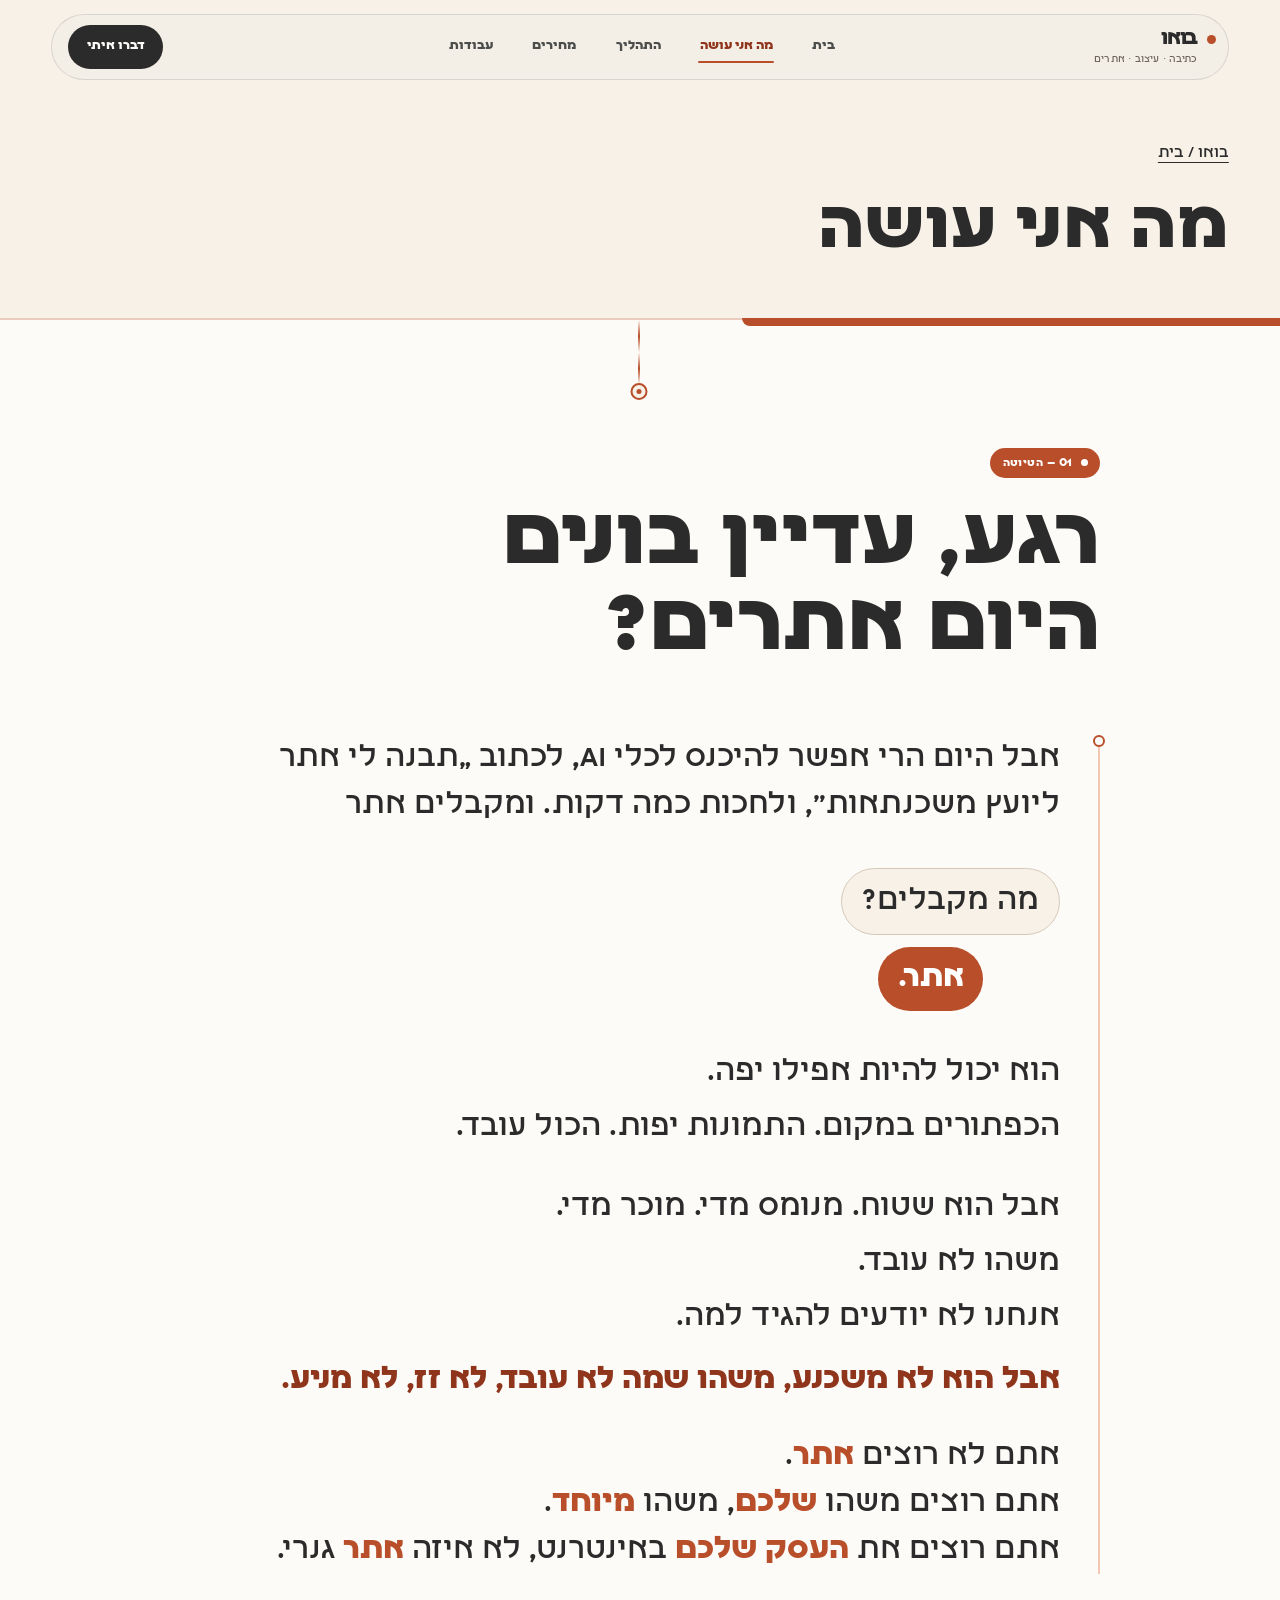
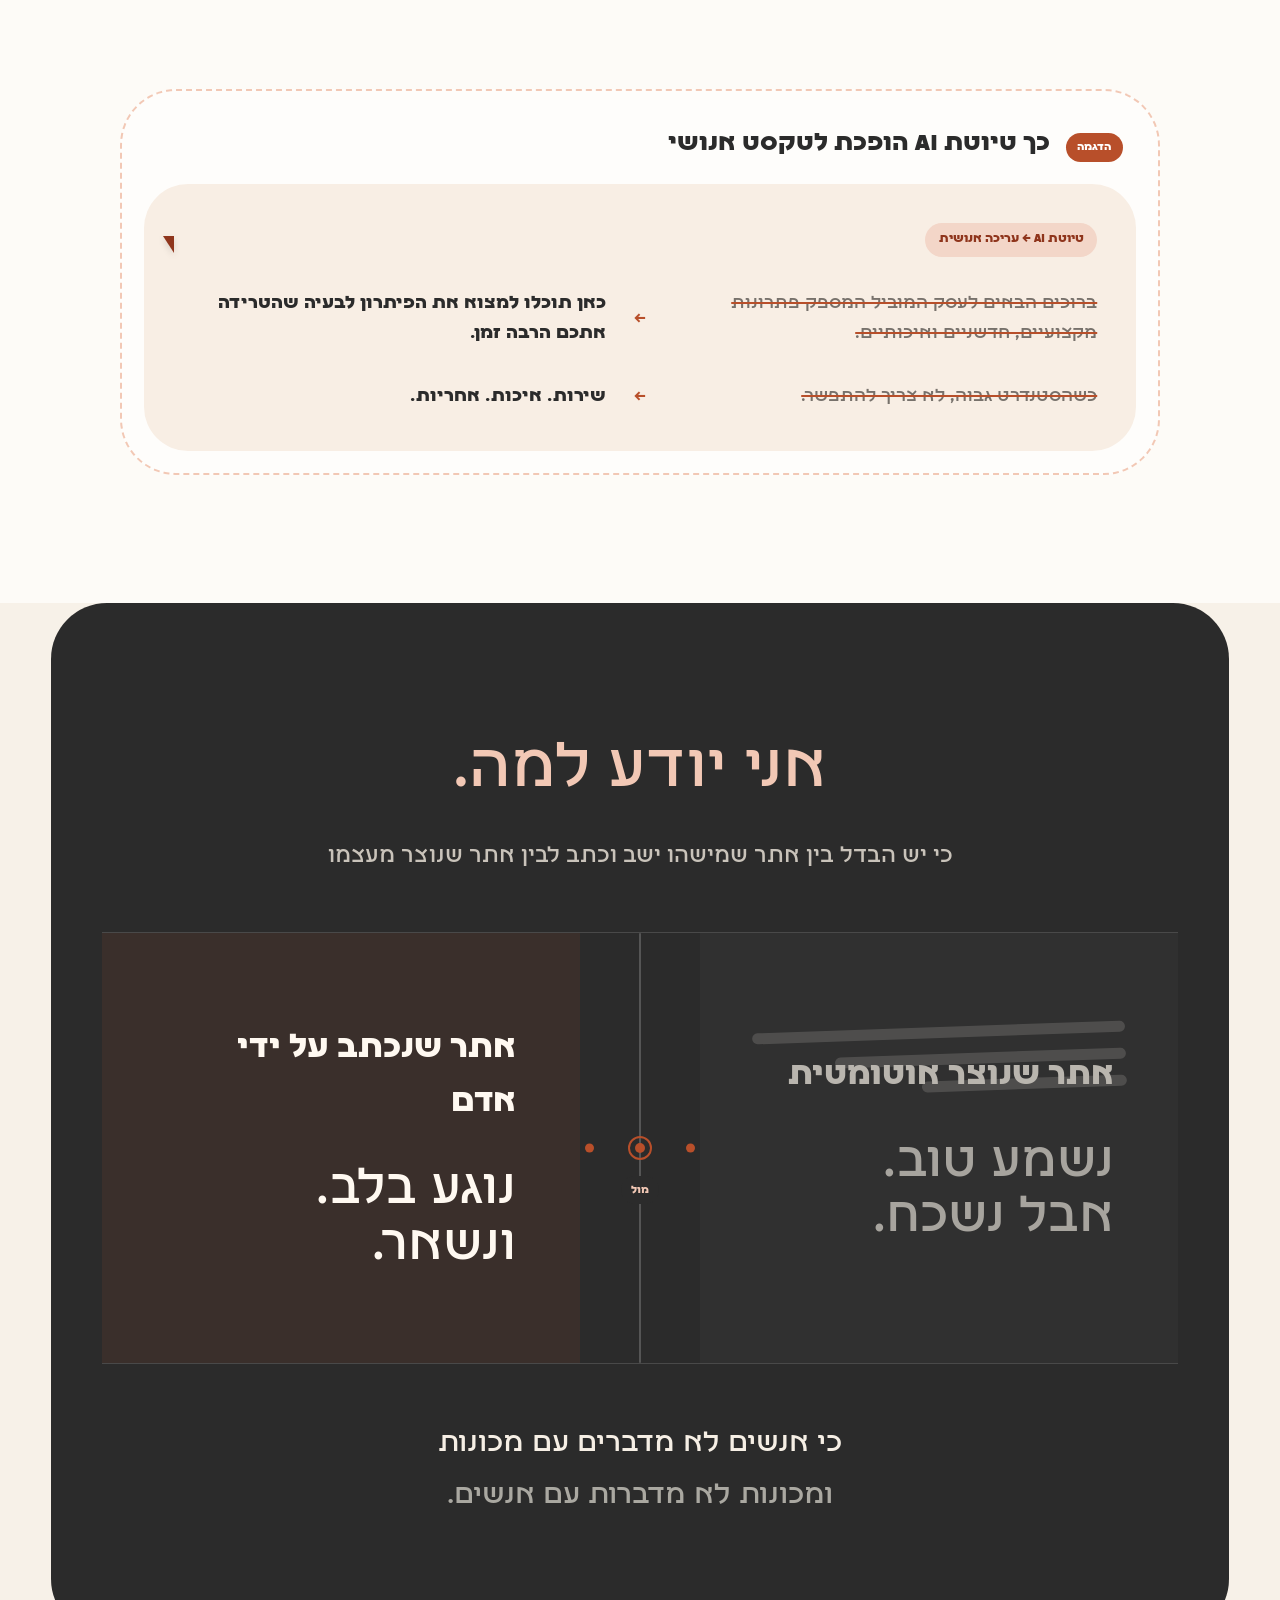
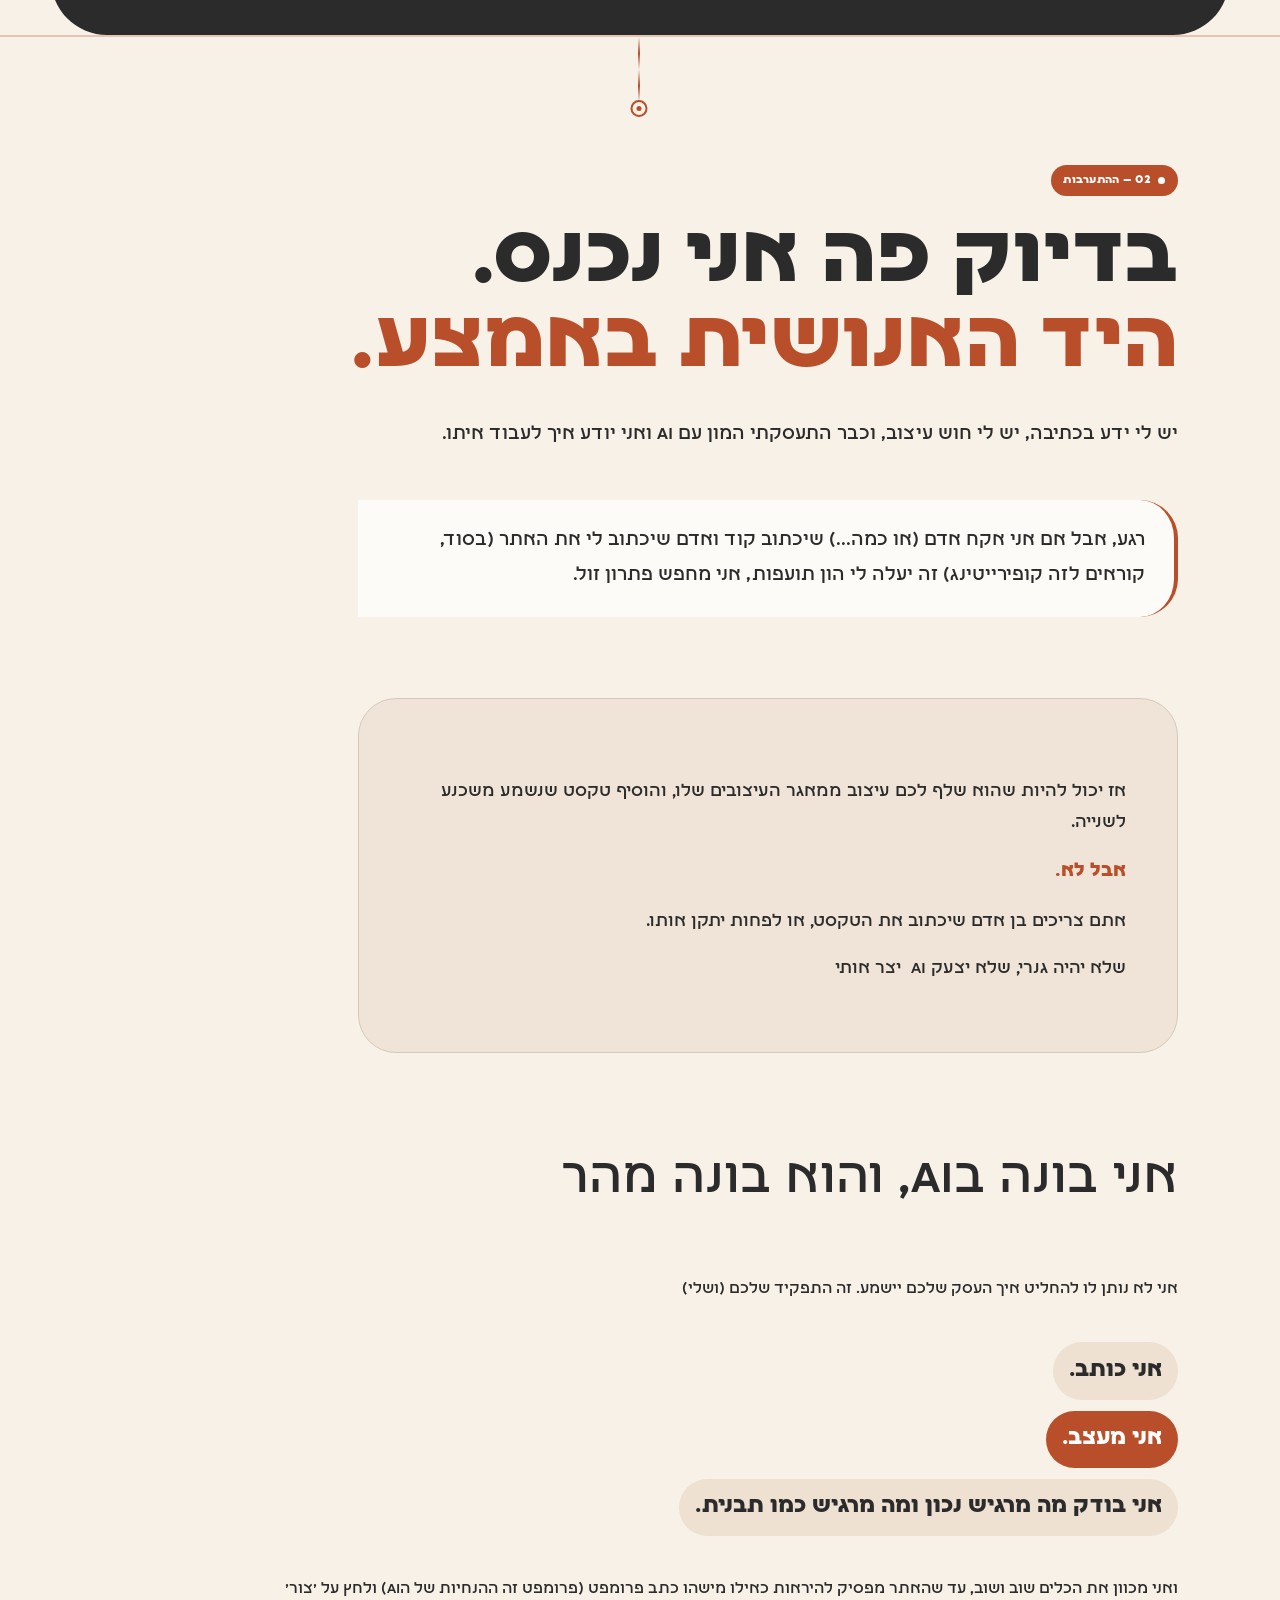
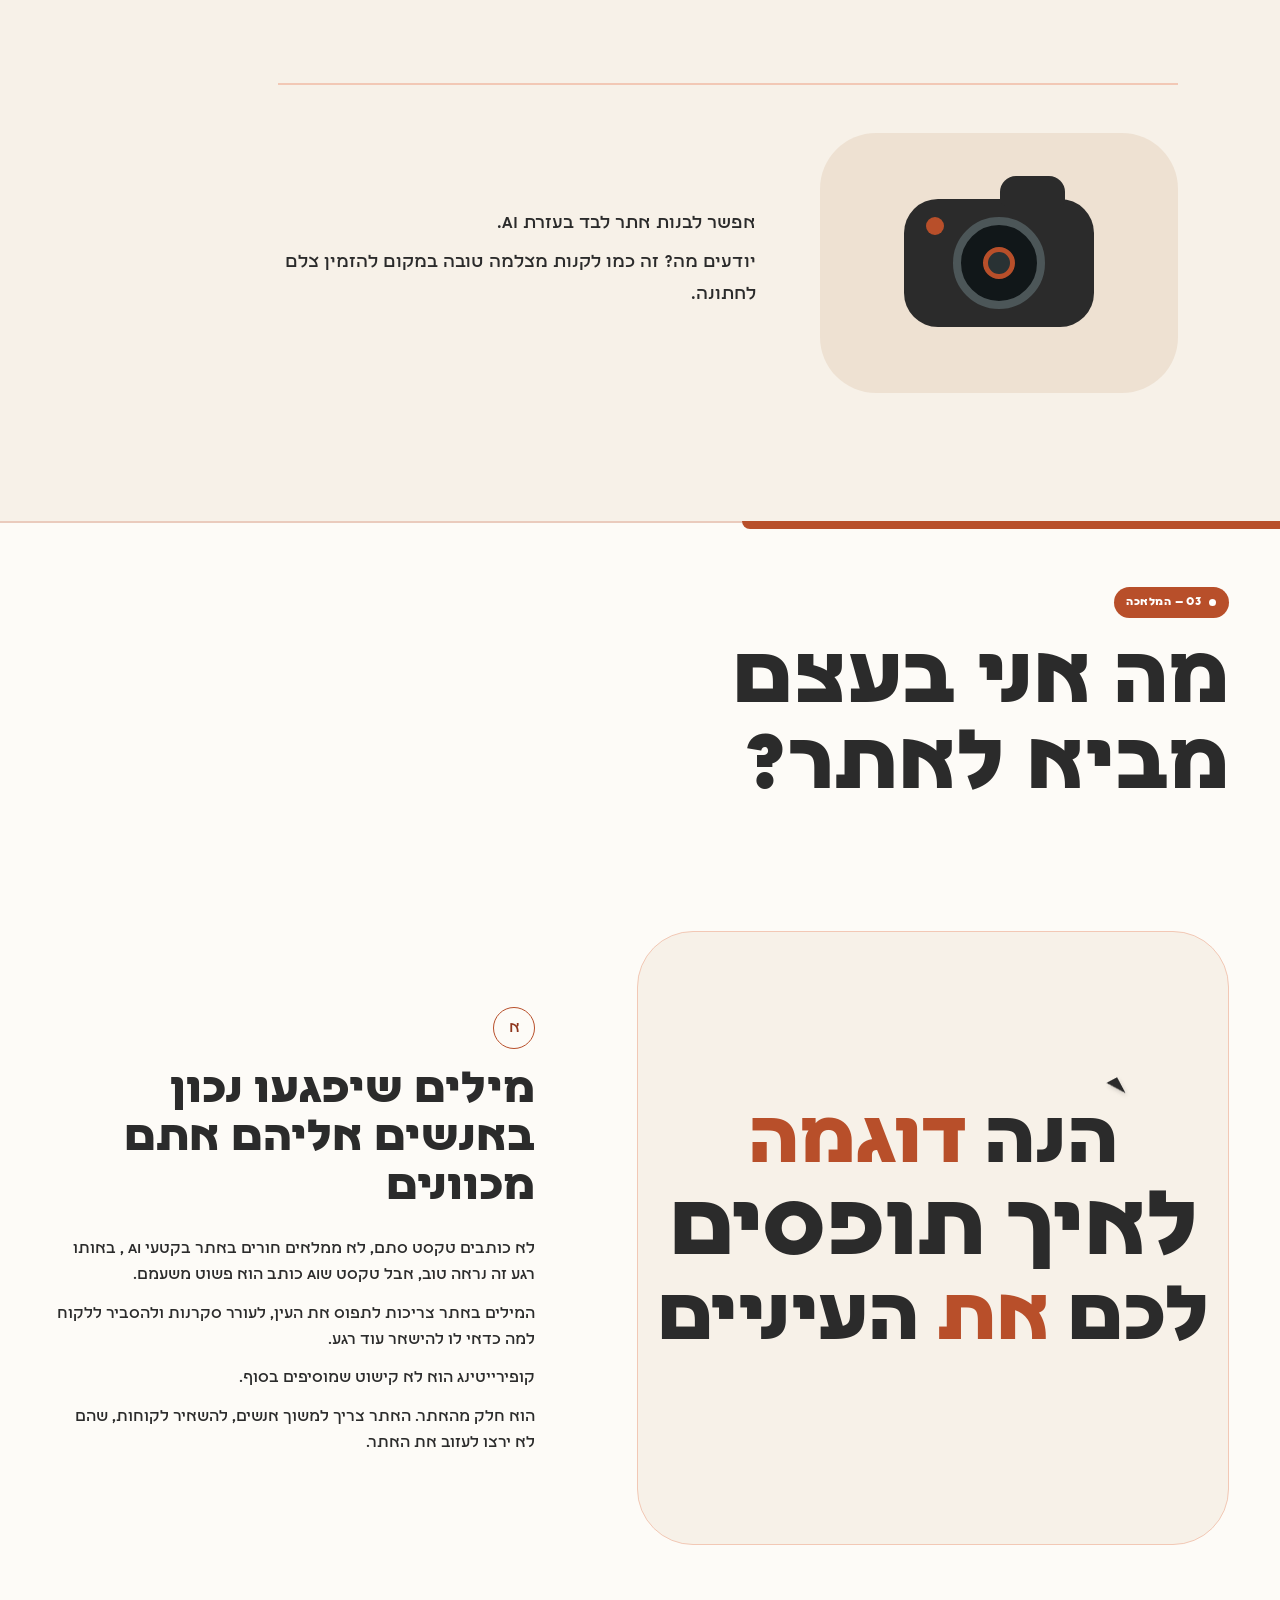
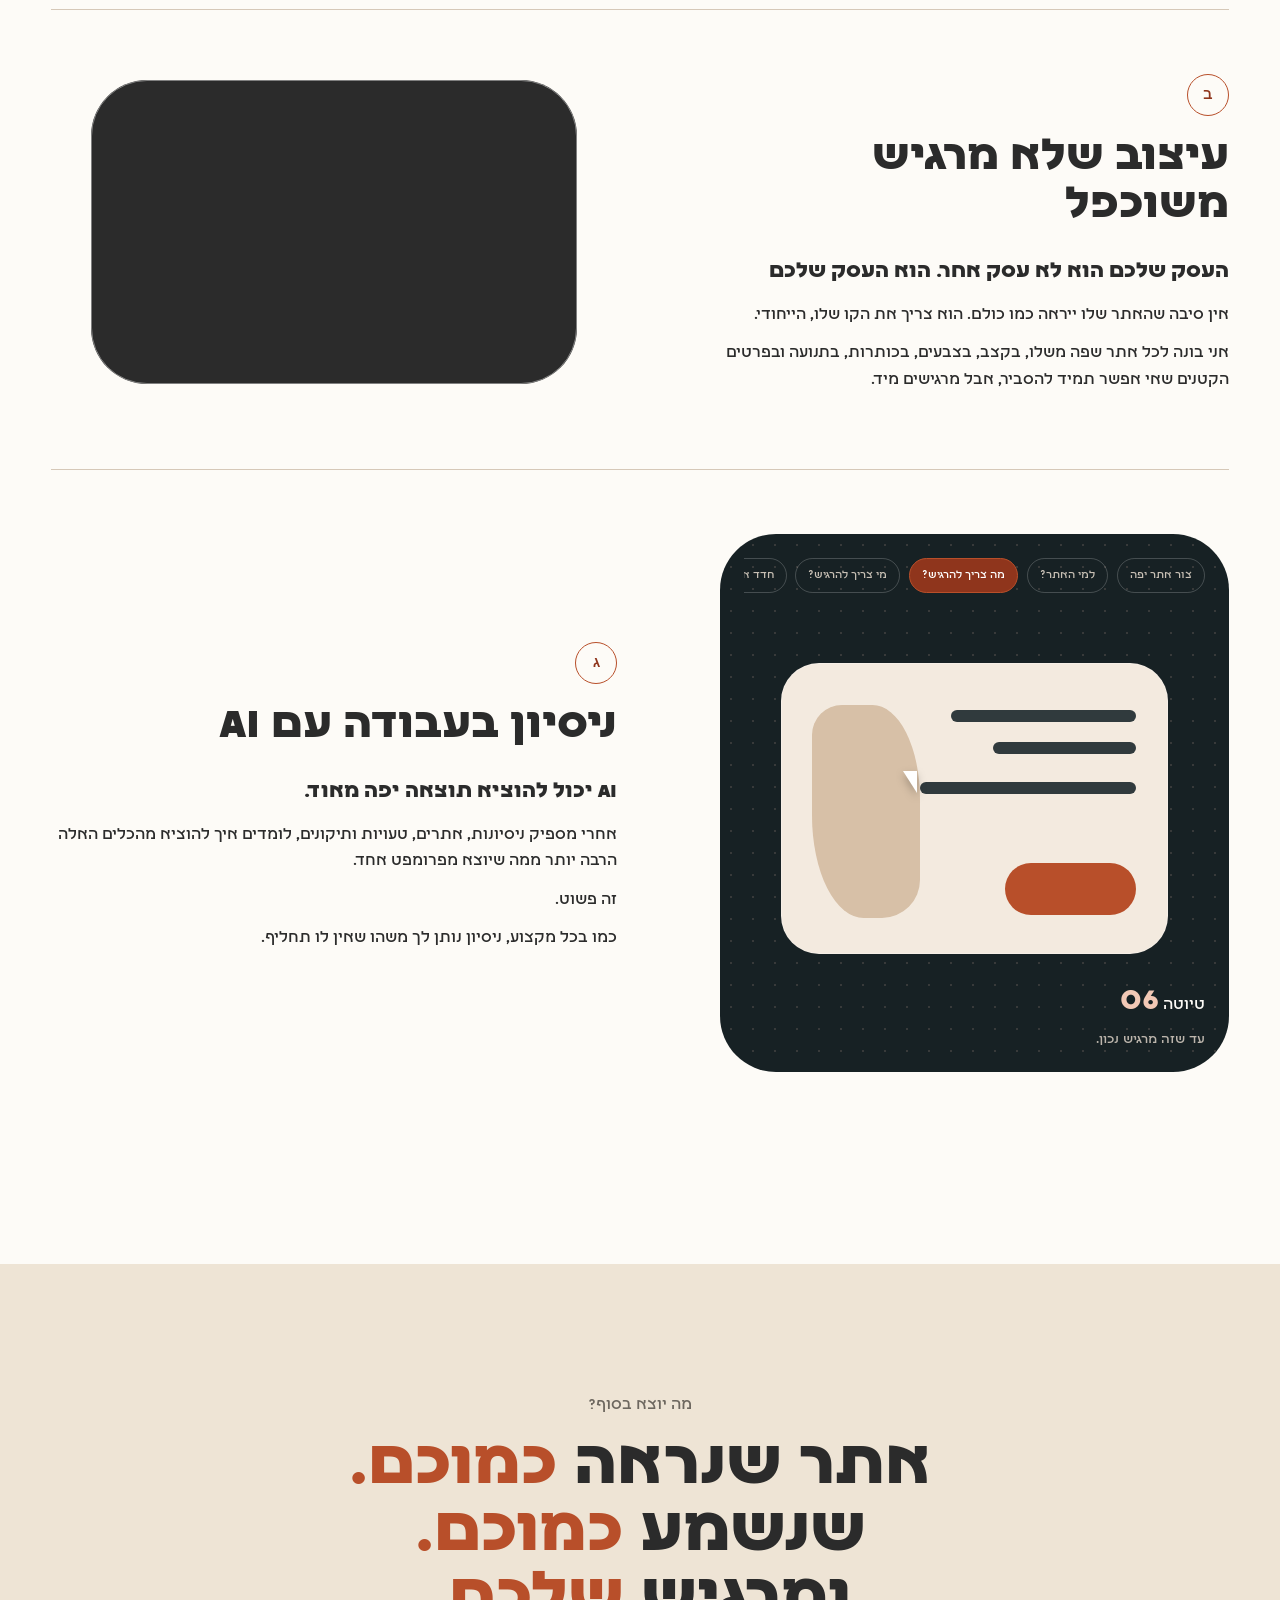
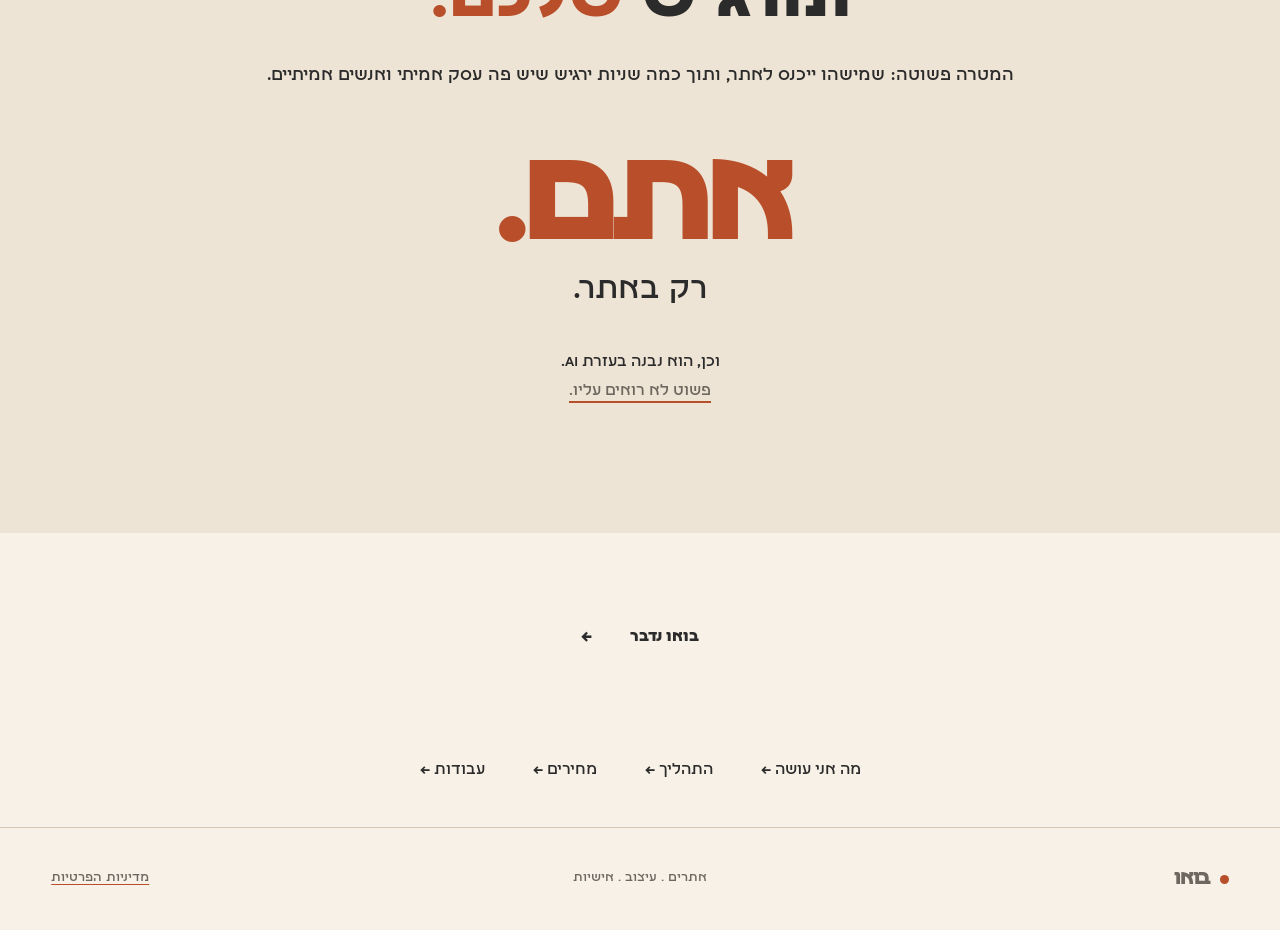
==== commit 9040e0de: "Publish expandable portfolio with six projects and refreshed previews" ====
--- a/about.html
+++ b/about.html
@@ -207,7 +207,7 @@
     <div class="inner-cta"><a class="button" href="index.html#contact">בואו נדבר <span aria-hidden="true">←</span></a></div>
   </main>
   <nav class="page-links" aria-label="עוד באתר"><a href="about.html">מה אני עושה <span aria-hidden="true">←</span></a><a href="process.html">התהליך <span aria-hidden="true">←</span></a><a href="pricing.html">מחירים <span aria-hidden="true">←</span></a><a href="projects.html">עבודות <span aria-hidden="true">←</span></a></nav>
-  <footer class="site-footer"><a class="brand footer-brand" href="index.html" aria-label="בּוֹאוּ — חזרה להתחלה"><span class="brand-dot" aria-hidden="true"></span><span>בואו</span></a><p>אתרים עם מילים, עיצוב ואישיות.</p><a href="privacy.html">מדיניות הפרטיות</a></footer>
+<footer class="site-footer"><a class="brand footer-brand" href="index.html" aria-label="בּוֹאוּ — חזרה להתחלה"><span class="brand-dot" aria-hidden="true"></span><span>בואו</span></a><p>אתרים . עיצוב . אישיות</p><a href="privacy.html">מדיניות הפרטיות</a></footer>
   <script src="assets/js/main.js?v=20260909"></script>
 </body>
 </html>
--- a/assets/css/welcome.css
+++ b/assets/css/welcome.css
@@ -35,12 +35,12 @@
   .welcome.is-animated h2 > :nth-child(n) { opacity: 1; transform: none; transition: none; }
 }
 .promise { padding: 96px var(--gutter); background: #e8eee9; }
-.promise-inner { max-width: 1080px; margin: auto; }
-.promise h2 { max-width: 780px; font: 700 72px/1.08 "Tel Aviv Modernist", sans-serif; letter-spacing: 0; margin-bottom: 64px; }
+.promise-inner { max-width: 1080px; margin: auto; text-align: center; }
+.promise h2 { max-width: 780px; font: 700 72px/1.08 "Tel Aviv Modernist", sans-serif; letter-spacing: 0; margin: 0 auto 64px; }
 .promise-steps { display: grid; grid-template-columns: repeat(3, minmax(0, 1fr)); gap: 40px; }
 .promise-steps p { border-top: 1px solid #a8b7ac; padding-top: 24px; font-size: 27px; line-height: 1.5; font-weight: 650; }
 .promise-steps span { display: block; margin-top: 16px; font-size: 20px; font-weight: 400; color: #48594e; }
-.promise-finish { max-width: 850px; margin: 48px 0 32px; font: 500 48px/1.2 "Tel Aviv Modernist", sans-serif; }
+.promise-finish { max-width: 850px; margin: 48px auto 32px; font: 500 48px/1.2 "Tel Aviv Modernist", sans-serif; }
 .explore-links { display: grid; grid-template-columns: repeat(4, minmax(0, 1fr)); gap: 16px; margin-top: 48px; }
 .explore-link { min-width: 0; border: 1px solid #a8b7ac; border-radius: 8px; padding: 20px; background: #fcfcfa; transition: border-color .25s, background .25s; }
 .explore-link:hover, .explore-link:focus-visible { border-color: var(--coral); background: #fff; }
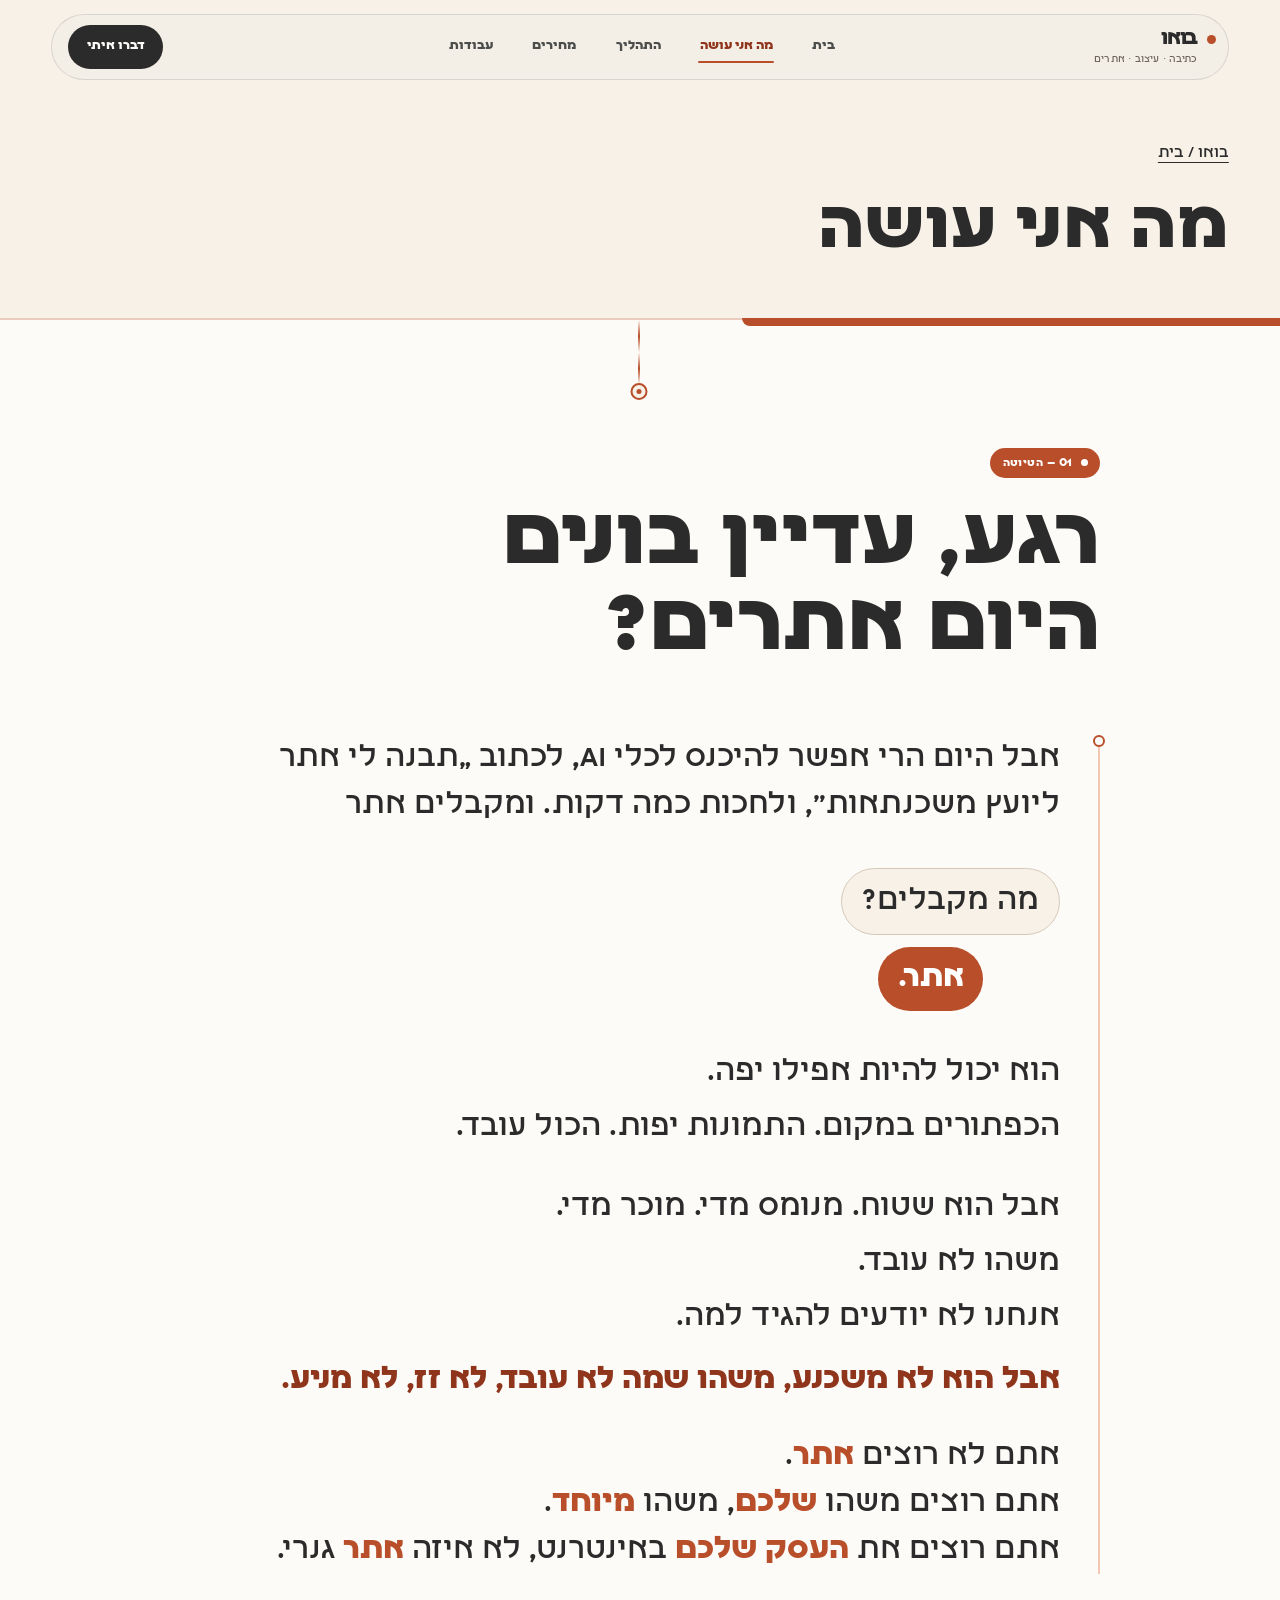
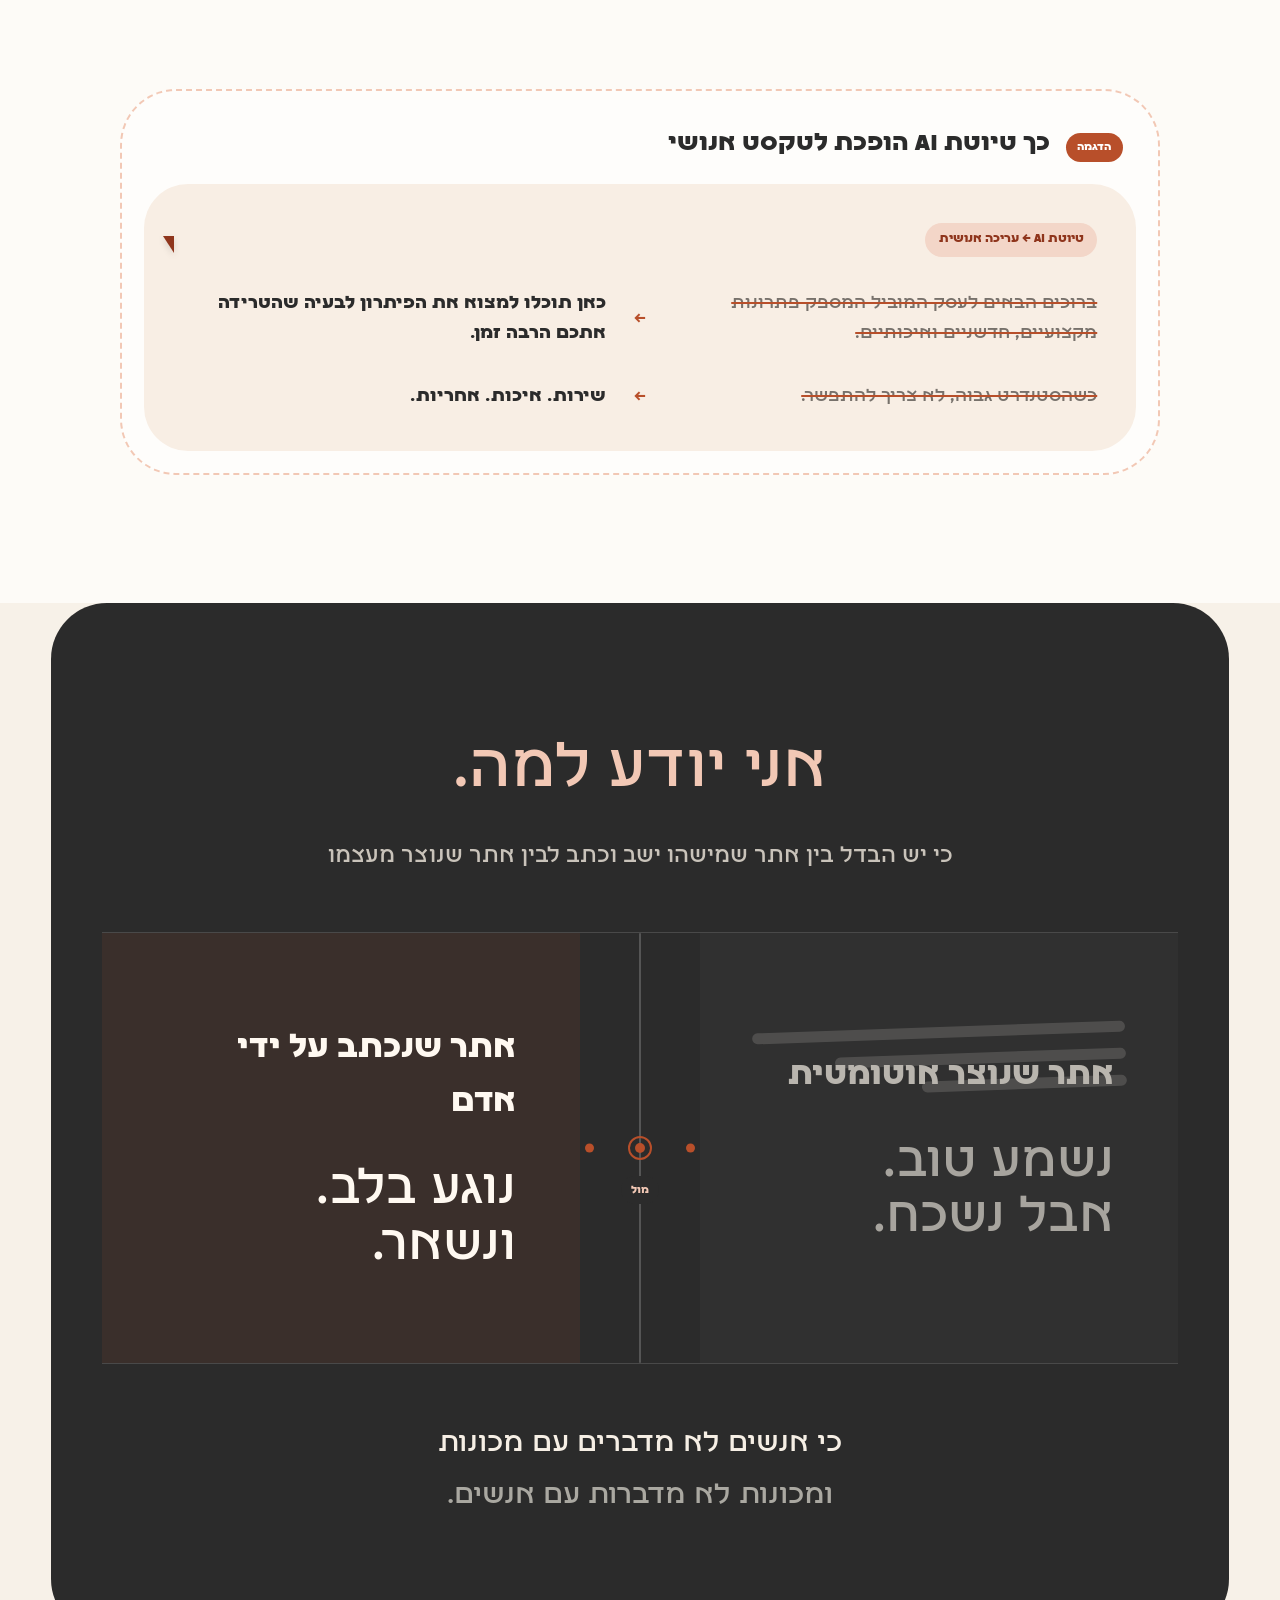
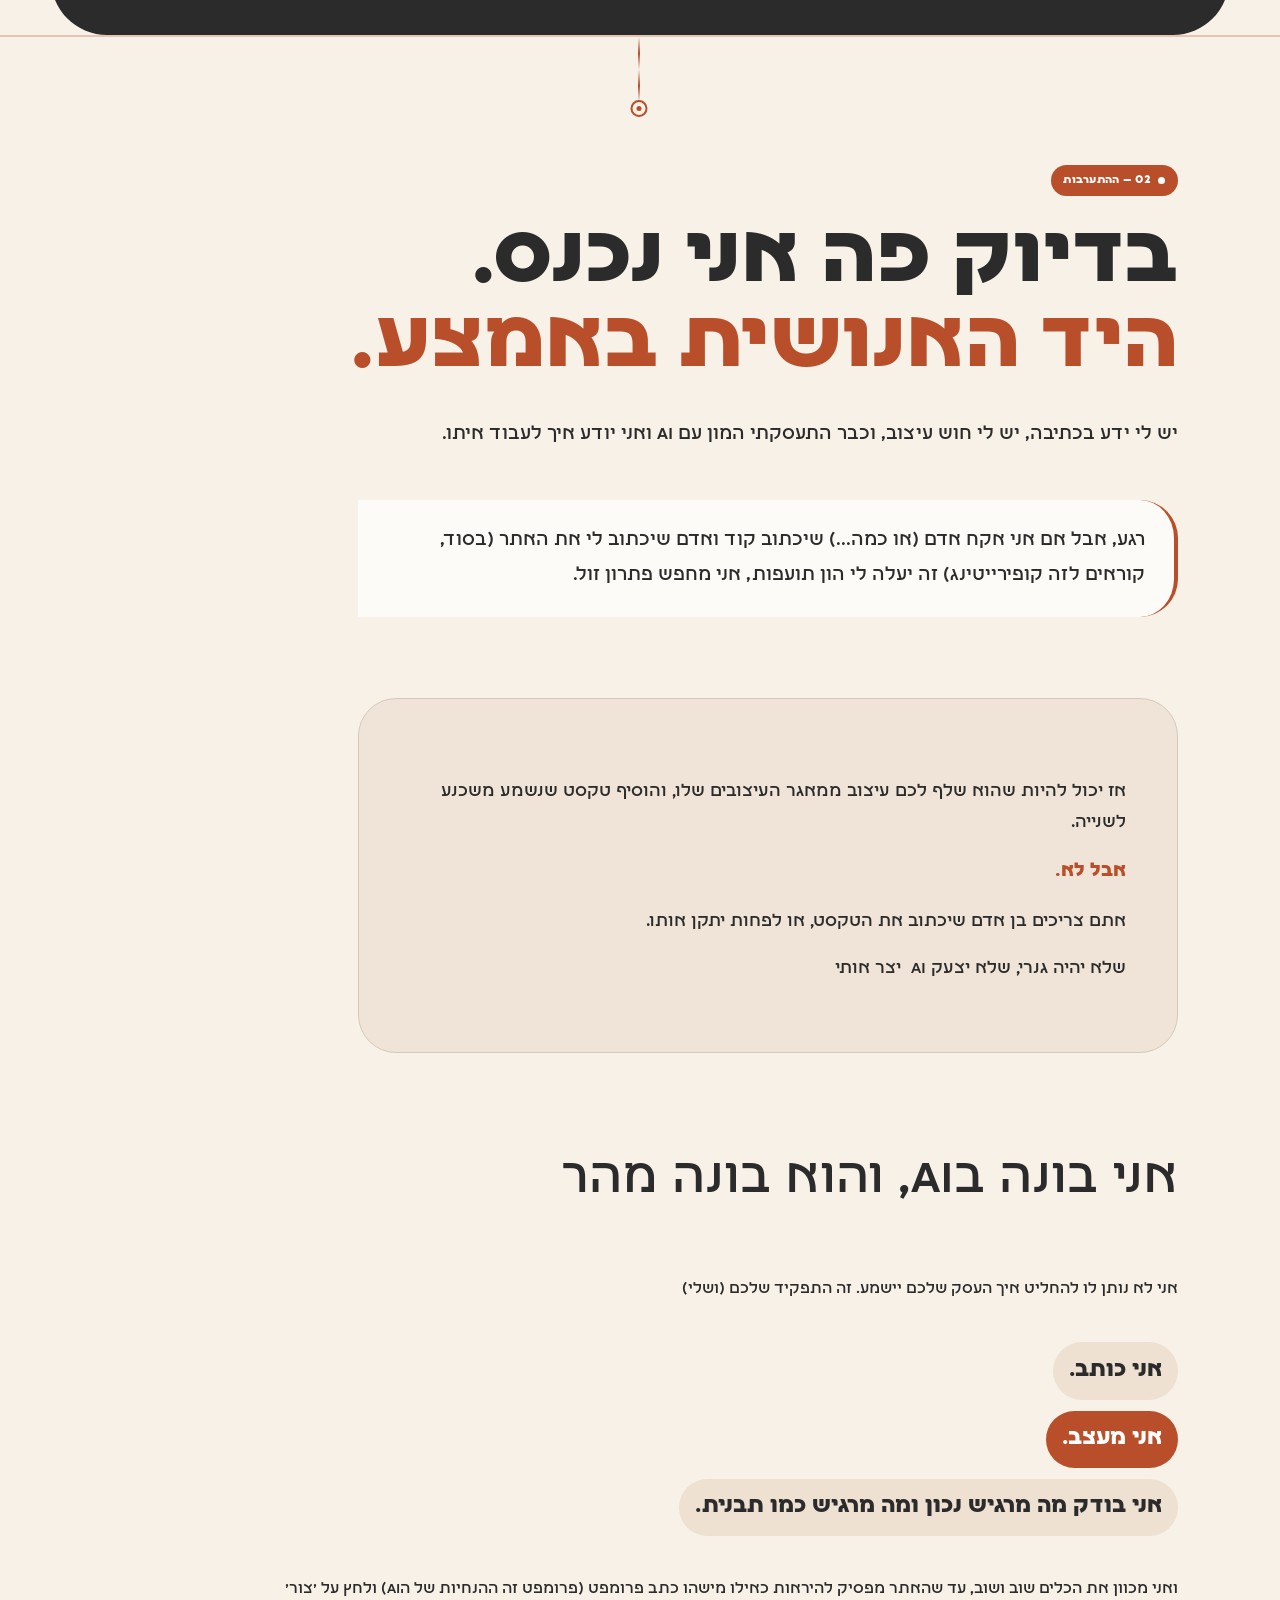
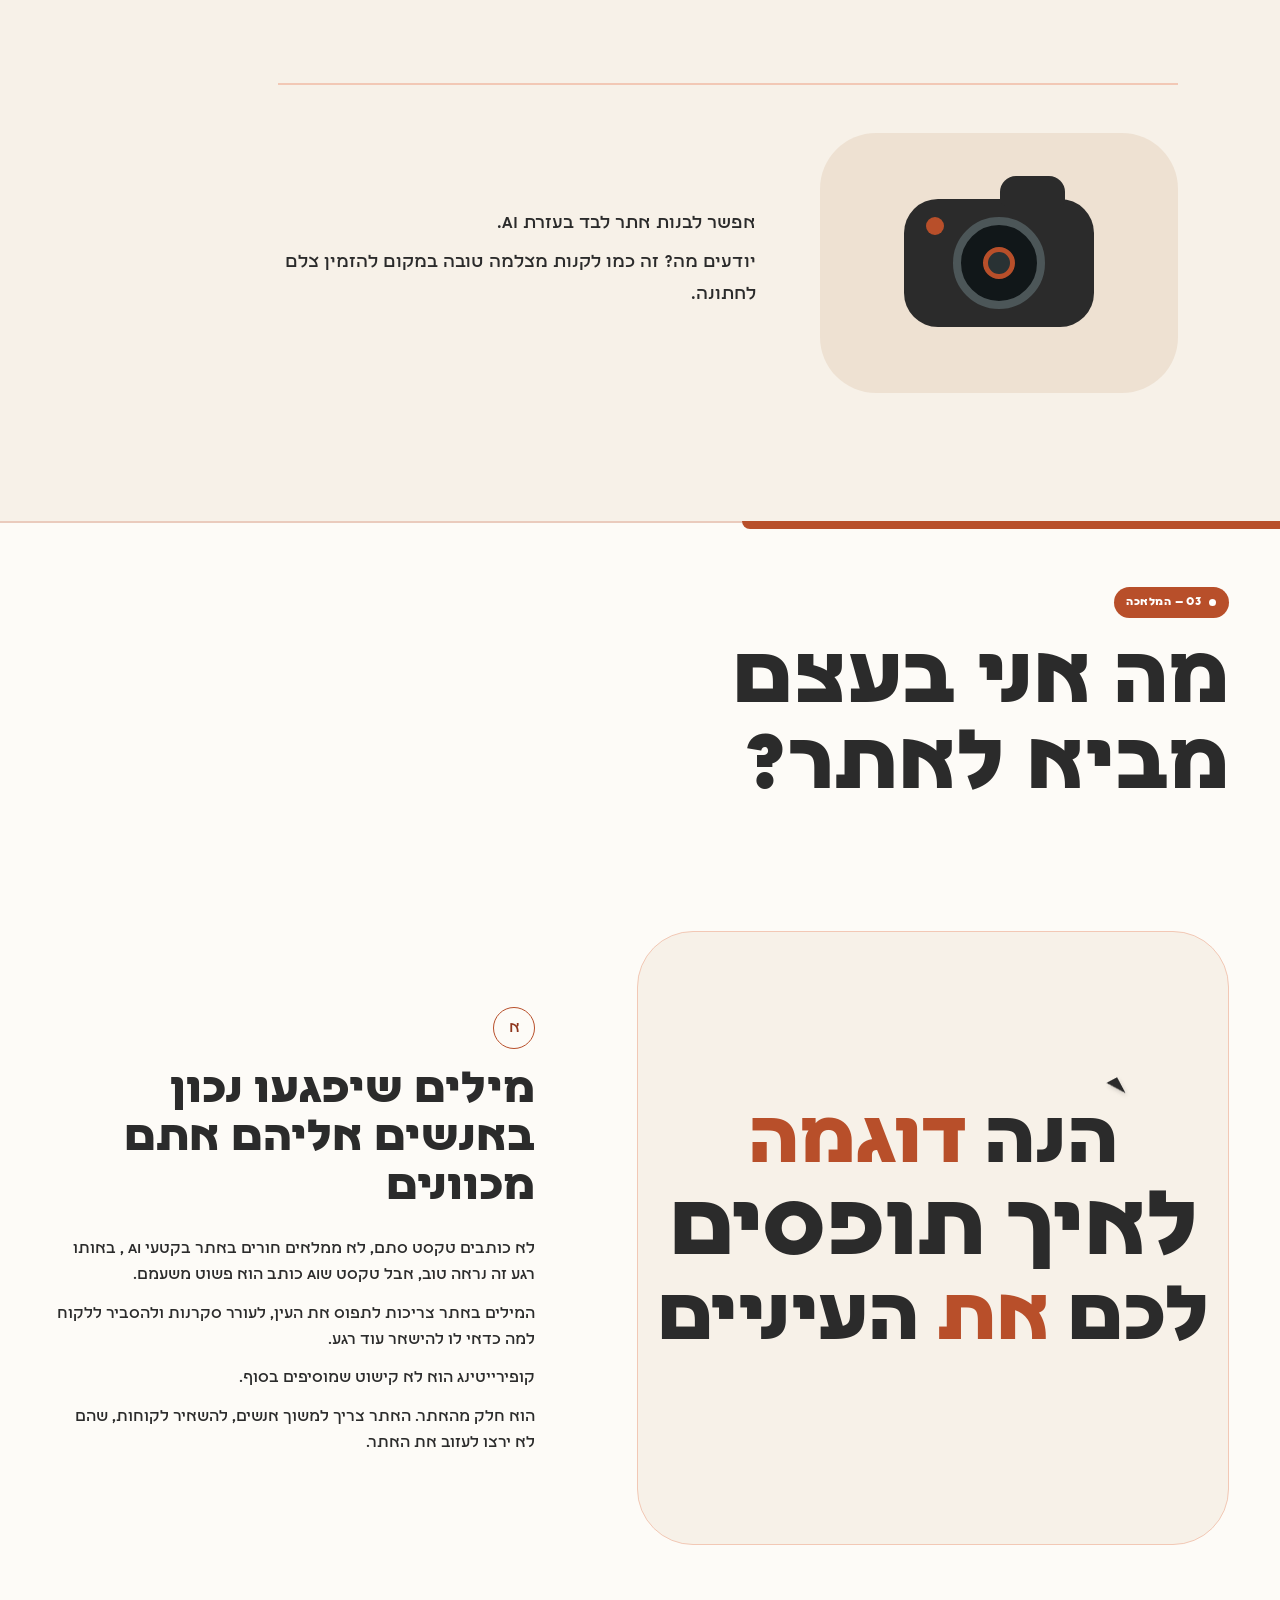
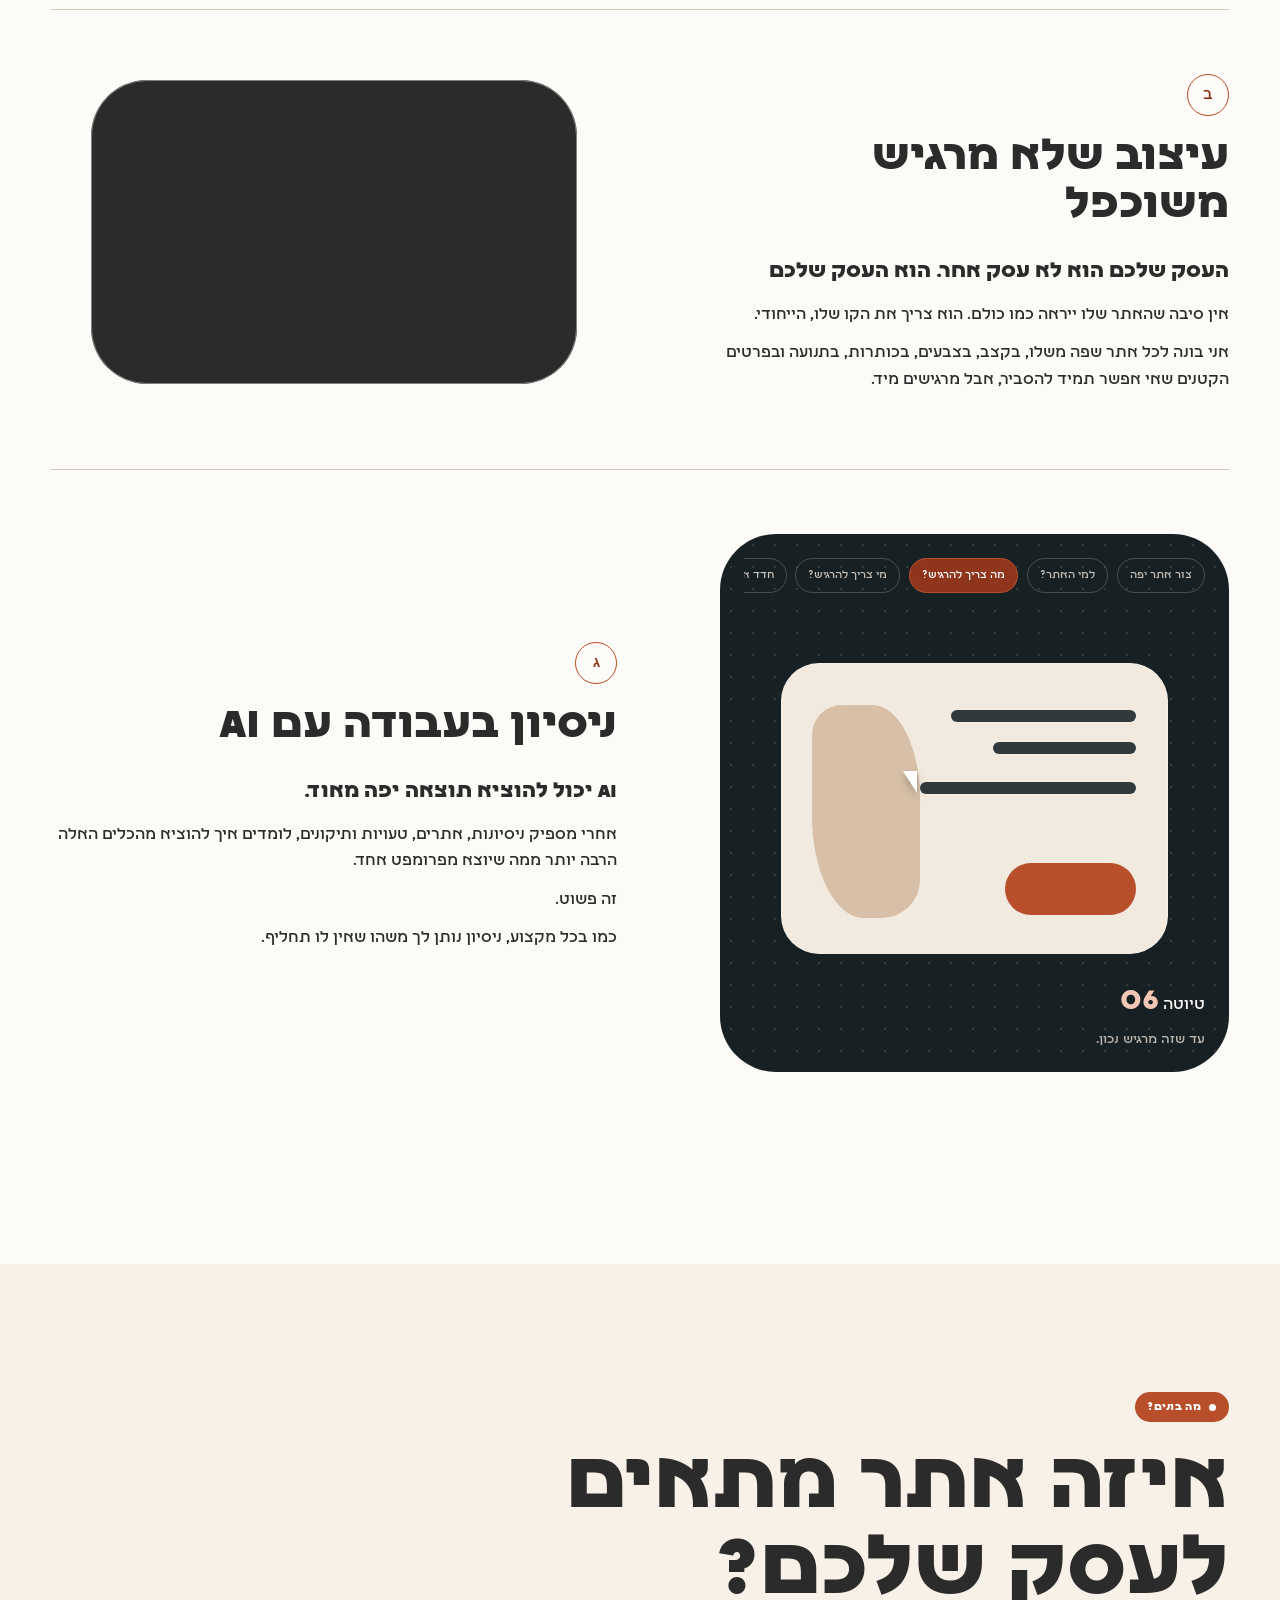
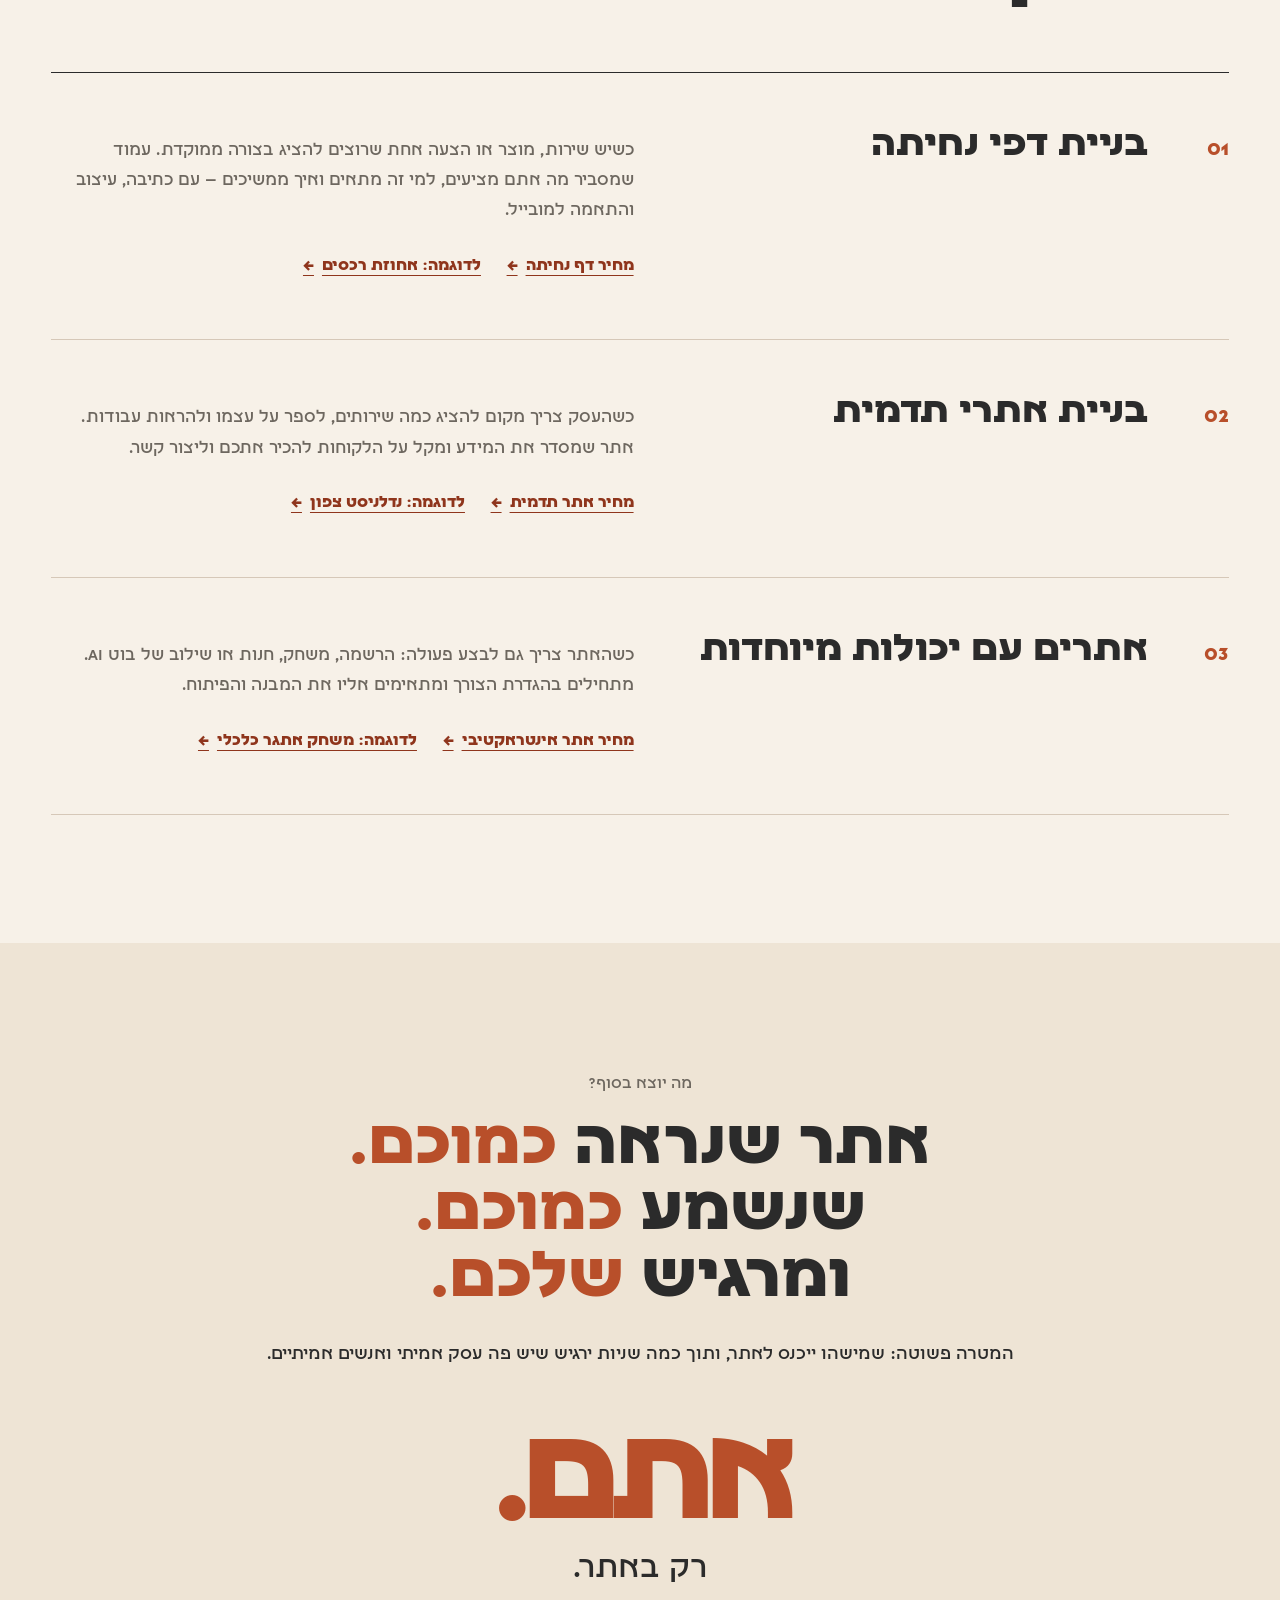
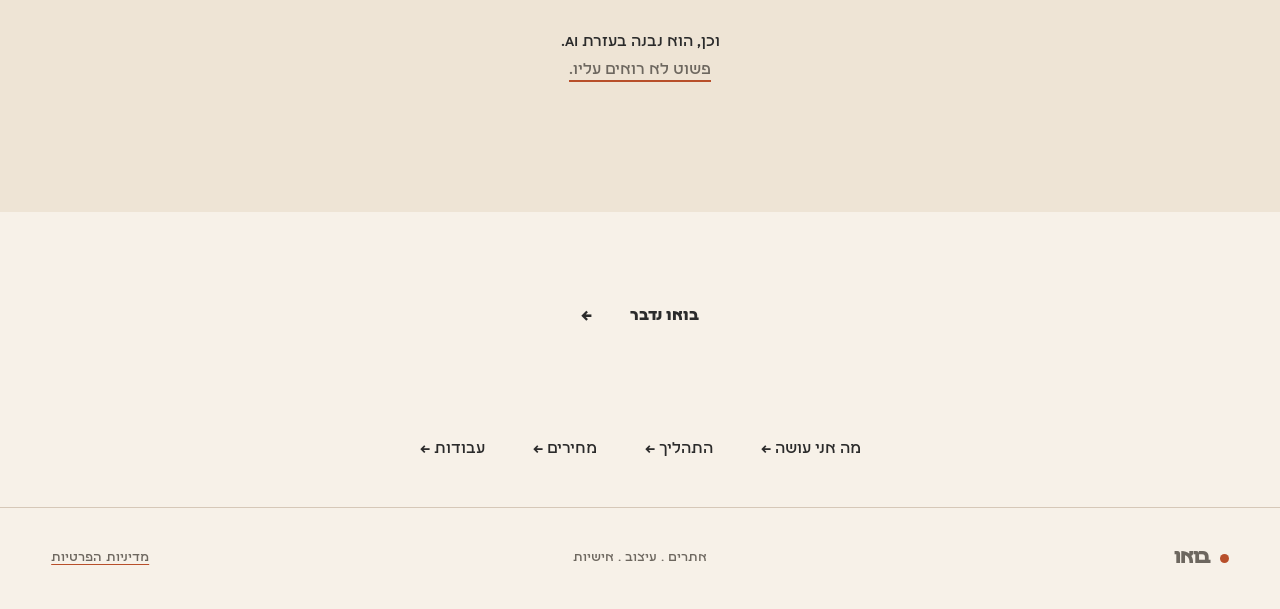
==== commit bc234381: "Improve SEO metadata and service content" ====
--- a/about.html
+++ b/about.html
@@ -3,8 +3,8 @@
 <head>
   <meta charset="utf-8">
   <meta name="viewport" content="width=device-width, initial-scale=1">
-  <title>מה אני עושה | בּוֹאוּ</title>
-  <meta name="description" content="בניית אתרים בעזרת AI, כתיבה, עיצוב וליטוש אנושי. אתר מדויק עם אישיות, שמציג את העסק שלכם ומרגיש באמת שלכם.">
+  <title>כתיבה, עיצוב ובניית אתרים בעזרת AI | בואו</title>
+  <meta name="description" content="מה הופך אתר שנבנה בעזרת AI לאתר שמרגיש שלכם? היכרות עם עבודת הכתיבה, העיצוב והבנייה שמאחורי האתרים של בואו.">
   <meta name="robots" content="index,follow,max-image-preview:large,max-snippet:-1,max-video-preview:-1">
   <meta name="theme-color" content="#f7f1e8">
   <link rel="canonical" href="https://boau.click/about.html">
@@ -12,16 +12,16 @@
   <meta property="og:locale" content="he_IL">
   <meta property="og:type" content="website">
   <meta property="og:site_name" content="בּוֹאוּ">
-  <meta property="og:title" content="בּוֹאוּ — בניית אתרים עם AI ואישיות">
-  <meta property="og:description" content="AI בונה מהר. כתיבה, עיצוב וליטוש אנושי הופכים את התוצאה לאתר מדויק שמרגיש באמת שלכם.">
+  <meta property="og:title" content="כתיבה, עיצוב ובניית אתרים בעזרת AI | בואו">
+  <meta property="og:description" content="מה הופך אתר שנבנה בעזרת AI לאתר שמרגיש שלכם? היכרות עם עבודת הכתיבה, העיצוב והבנייה שמאחורי האתרים של בואו.">
   <meta property="og:url" content="https://boau.click/about.html">
   <meta property="og:image" content="https://boau.click/assets/images/editorial/contact-workbench.png">
   <meta property="og:image:width" content="1774">
   <meta property="og:image:height" content="887">
   <meta property="og:image:alt" content="שולחן עבודה עם לפטופ, מחברת עריכה וכוס קפה">
   <meta name="twitter:card" content="summary_large_image">
-  <meta name="twitter:title" content="בּוֹאוּ — בניית אתרים עם AI ואישיות">
-  <meta name="twitter:description" content="AI בונה מהר. כתיבה, עיצוב וליטוש אנושי הופכים את התוצאה לאתר מדויק שמרגיש באמת שלכם.">
+  <meta name="twitter:title" content="כתיבה, עיצוב ובניית אתרים בעזרת AI | בואו">
+  <meta name="twitter:description" content="מה הופך אתר שנבנה בעזרת AI לאתר שמרגיש שלכם? היכרות עם עבודת הכתיבה, העיצוב והבנייה שמאחורי האתרים של בואו.">
   <meta name="twitter:image" content="https://boau.click/assets/images/editorial/contact-workbench.png">
   <link rel="icon" type="image/png" sizes="512x512" href="favicon.png?v=20260724-2">
   <link rel="preload" href="assets/fonts/lehava-display-bold.woff2" as="font" type="font/woff2" crossorigin>
@@ -38,7 +38,7 @@
     "url": "https://boau.click/about.html",
     "logo": "https://boau.click/favicon.png",
     "image": "https://boau.click/assets/images/editorial/contact-workbench.png",
-    "description": "בניית אתרים בעזרת AI, כתיבה, עיצוב וליטוש אנושי.",
+    "description": "כתיבה, עיצוב ובניית אתרים ודפי נחיתה לעסקים. שילוב של כלי AI ועבודה אנושית על המילים, העיצוב והפרטים שמייחדים את העסק שלכם.",
     "telephone": "+972-54-846-1204",
     "areaServed": {
       "@type": "Country",
@@ -53,6 +53,7 @@
   }
   </script>
   <link rel="stylesheet" href="assets/css/welcome.css?v=20260909-6">
+  <link rel="stylesheet" href="assets/css/service-details.css?v=20260923-1">
 </head>
 <body class="inner-page">
   <a class="skip-link" href="#content">דלגו לתוכן</a>
@@ -195,6 +196,48 @@
       </div>
     </section>
 
+    <section class="service-details section" id="services" aria-labelledby="services-title">
+      <div class="section-shell">
+        <p class="section-number">מה בונים?</p>
+        <h2 id="services-title">איזה אתר מתאים<br>לעסק שלכם?</h2>
+        <div class="service-list">
+          <article class="service-detail" id="service-landing" aria-labelledby="service-landing-title">
+            <span class="service-number" aria-hidden="true">01</span>
+            <h3 id="service-landing-title">בניית דפי נחיתה</h3>
+            <div class="service-copy">
+              <p>כשיש שירות, מוצר או הצעה אחת שרוצים להציג בצורה ממוקדת. עמוד שמסביר מה אתם מציעים, למי זה מתאים ואיך ממשיכים — עם כתיבה, עיצוב והתאמה למובייל.</p>
+              <div class="service-links">
+                <a href="pricing.html#landing-page">מחיר דף נחיתה <span aria-hidden="true">←</span></a>
+                <a href="projects.html#project-rechasim">לדוגמה: אחוזת רכסים <span aria-hidden="true">←</span></a>
+              </div>
+            </div>
+          </article>
+          <article class="service-detail" id="service-business" aria-labelledby="service-business-title">
+            <span class="service-number" aria-hidden="true">02</span>
+            <h3 id="service-business-title">בניית אתרי תדמית</h3>
+            <div class="service-copy">
+              <p>כשהעסק צריך מקום להציג כמה שירותים, לספר על עצמו ולהראות עבודות. אתר שמסדר את המידע ומקל על הלקוחות להכיר אתכם וליצור קשר.</p>
+              <div class="service-links">
+                <a href="pricing.html#business-site">מחיר אתר תדמית <span aria-hidden="true">←</span></a>
+                <a href="projects.html#project-nadlanist">לדוגמה: נדלניסט צפון <span aria-hidden="true">←</span></a>
+              </div>
+            </div>
+          </article>
+          <article class="service-detail" id="service-interactive" aria-labelledby="service-interactive-title">
+            <span class="service-number" aria-hidden="true">03</span>
+            <h3 id="service-interactive-title">אתרים עם יכולות מיוחדות</h3>
+            <div class="service-copy">
+              <p>כשהאתר צריך גם לבצע פעולה: הרשמה, משחק, חנות או שילוב של בוט AI. מתחילים בהגדרת הצורך ומתאימים אליו את המבנה והפיתוח.</p>
+              <div class="service-links">
+                <a href="pricing.html#interactive-site">מחיר אתר אינטראקטיבי <span aria-hidden="true">←</span></a>
+                <a href="projects.html#project-money-challenge">לדוגמה: משחק אתגר כלכלי <span aria-hidden="true">←</span></a>
+              </div>
+            </div>
+          </article>
+        </div>
+      </div>
+    </section>
+
     <section class="result section" id="result" aria-labelledby="result-title">
       <div class="result-copy">
         <p>מה יוצא בסוף?</p>
--- a/assets/css/service-details.css
+++ b/assets/css/service-details.css
@@ -0,0 +1,49 @@
+.service-details,
+.service-detail,
+.pricing-row[id],
+.pricing-faq {
+  scroll-margin-top: 150px;
+}
+
+.service-details { background: var(--paper); }
+.service-details h2 { max-width: 900px; }
+.service-list { border-top: 1px solid var(--ink); }
+.service-detail {
+  display: grid;
+  grid-template-columns: 42px minmax(0, .9fr) minmax(0, 1.1fr);
+  gap: 1rem clamp(1rem, 3vw, 3rem);
+  align-items: baseline;
+  padding-block: clamp(2rem, 4vw, 3.5rem);
+  border-bottom: 1px solid var(--line);
+}
+.service-number { color: var(--coral); font-size: 1.15rem; font-weight: 700; }
+.service-detail h3 { margin: 0; font-size: clamp(1.8rem, 3vw, 3rem); line-height: 1.15; text-wrap: balance; }
+.service-copy { min-width: 0; }
+.service-copy > p { max-width: 640px; margin: 0; color: var(--muted); font-size: 1.08rem; line-height: 1.75; }
+.service-links { display: flex; flex-wrap: wrap; gap: .5rem 1.6rem; margin-top: 1.1rem; }
+.service-links a { display: inline-flex; align-items: center; gap: .5rem; min-height: 44px; color: var(--coral-dark); font-weight: 700; text-decoration: underline; text-decoration-thickness: 1px; text-underline-offset: .3em; }
+.service-links a:hover { color: var(--ink); }
+.service-links a:focus-visible,
+.pricing-faq summary:focus-visible { outline: 3px solid var(--coral); outline-offset: 5px; border-radius: 2px; }
+
+.pricing-faq { background: var(--paper-soft); }
+.pricing-faq > .section-shell { max-width: 1100px; }
+.pricing-faq-list { border-top: 1px solid var(--ink); }
+.pricing-faq details { border-bottom: 1px solid var(--line); }
+.pricing-faq summary { padding: 1.6rem .2rem; cursor: pointer; font-size: clamp(1.15rem, 2vw, 1.6rem); font-weight: 700; line-height: 1.5; }
+.pricing-faq summary::marker { color: var(--coral); }
+.pricing-faq summary:hover { color: var(--coral-dark); }
+.pricing-faq details > p { max-width: 820px; margin: 0; padding: 0 1.7rem 1.7rem .2rem; color: var(--muted); font-size: 1.08rem; line-height: 1.8; }
+
+@media (max-width: 820px) {
+  .service-detail { grid-template-columns: 34px minmax(0, 1fr); column-gap: 1rem; }
+  .service-copy { grid-column: 2; }
+}
+
+@media (max-width: 560px) {
+  .service-detail { gap: 1rem .8rem; }
+  .service-detail h3 { font-size: 1.9rem; }
+  .service-copy { grid-column: 1 / -1; }
+  .service-links { column-gap: 1.2rem; }
+  .pricing-faq details > p { padding-inline: .2rem; }
+}
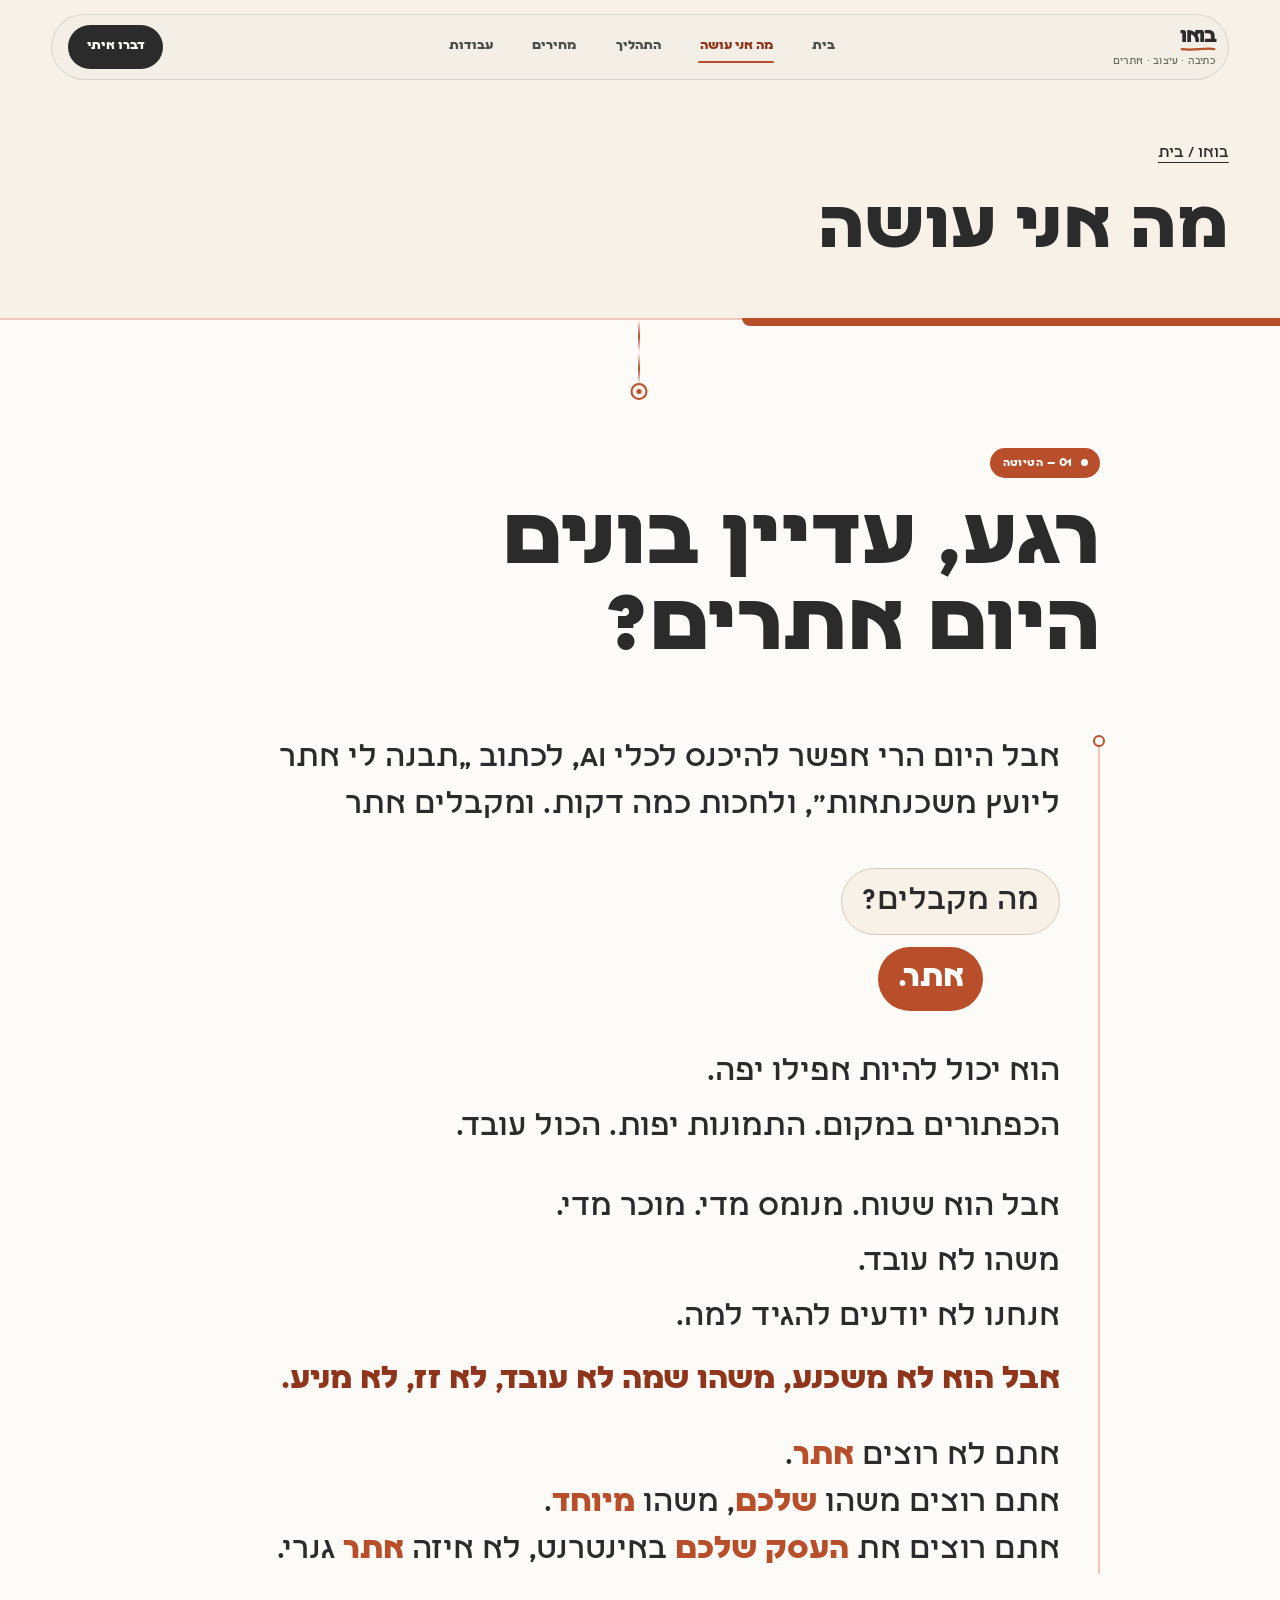
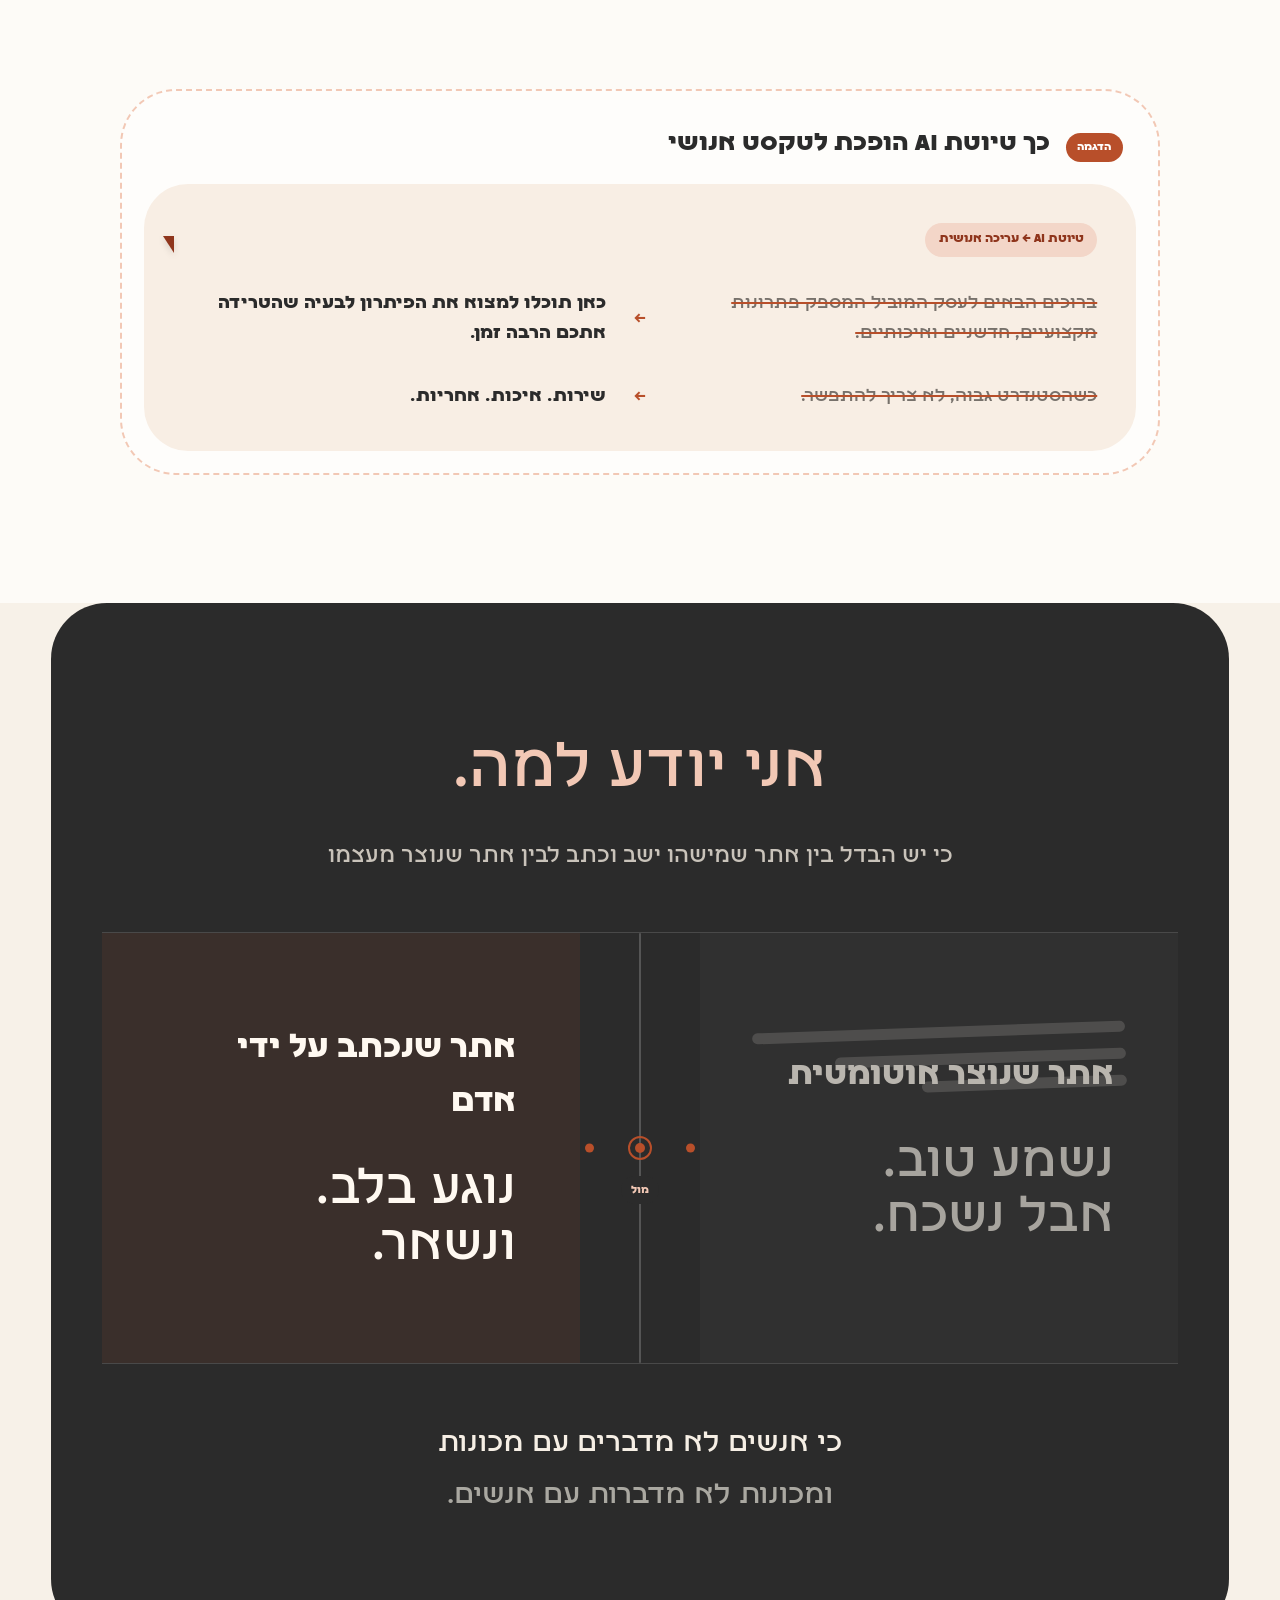
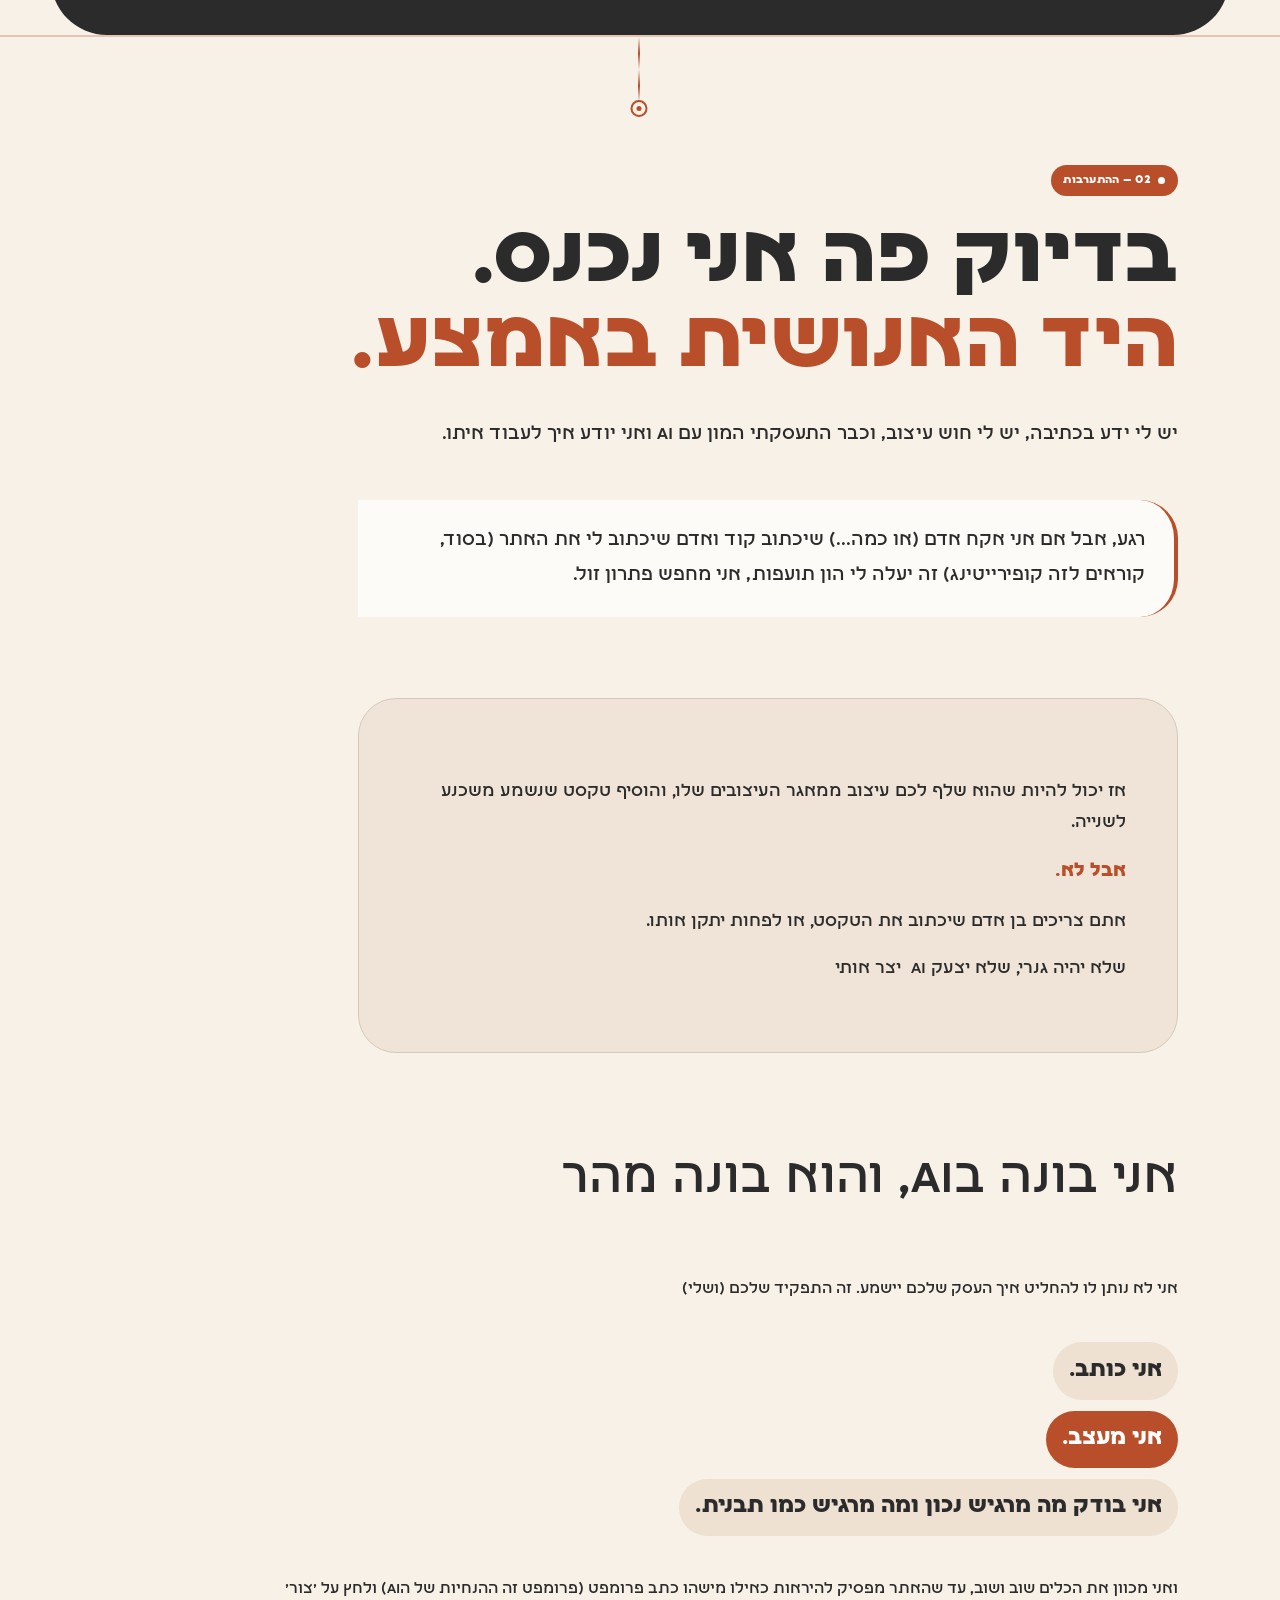
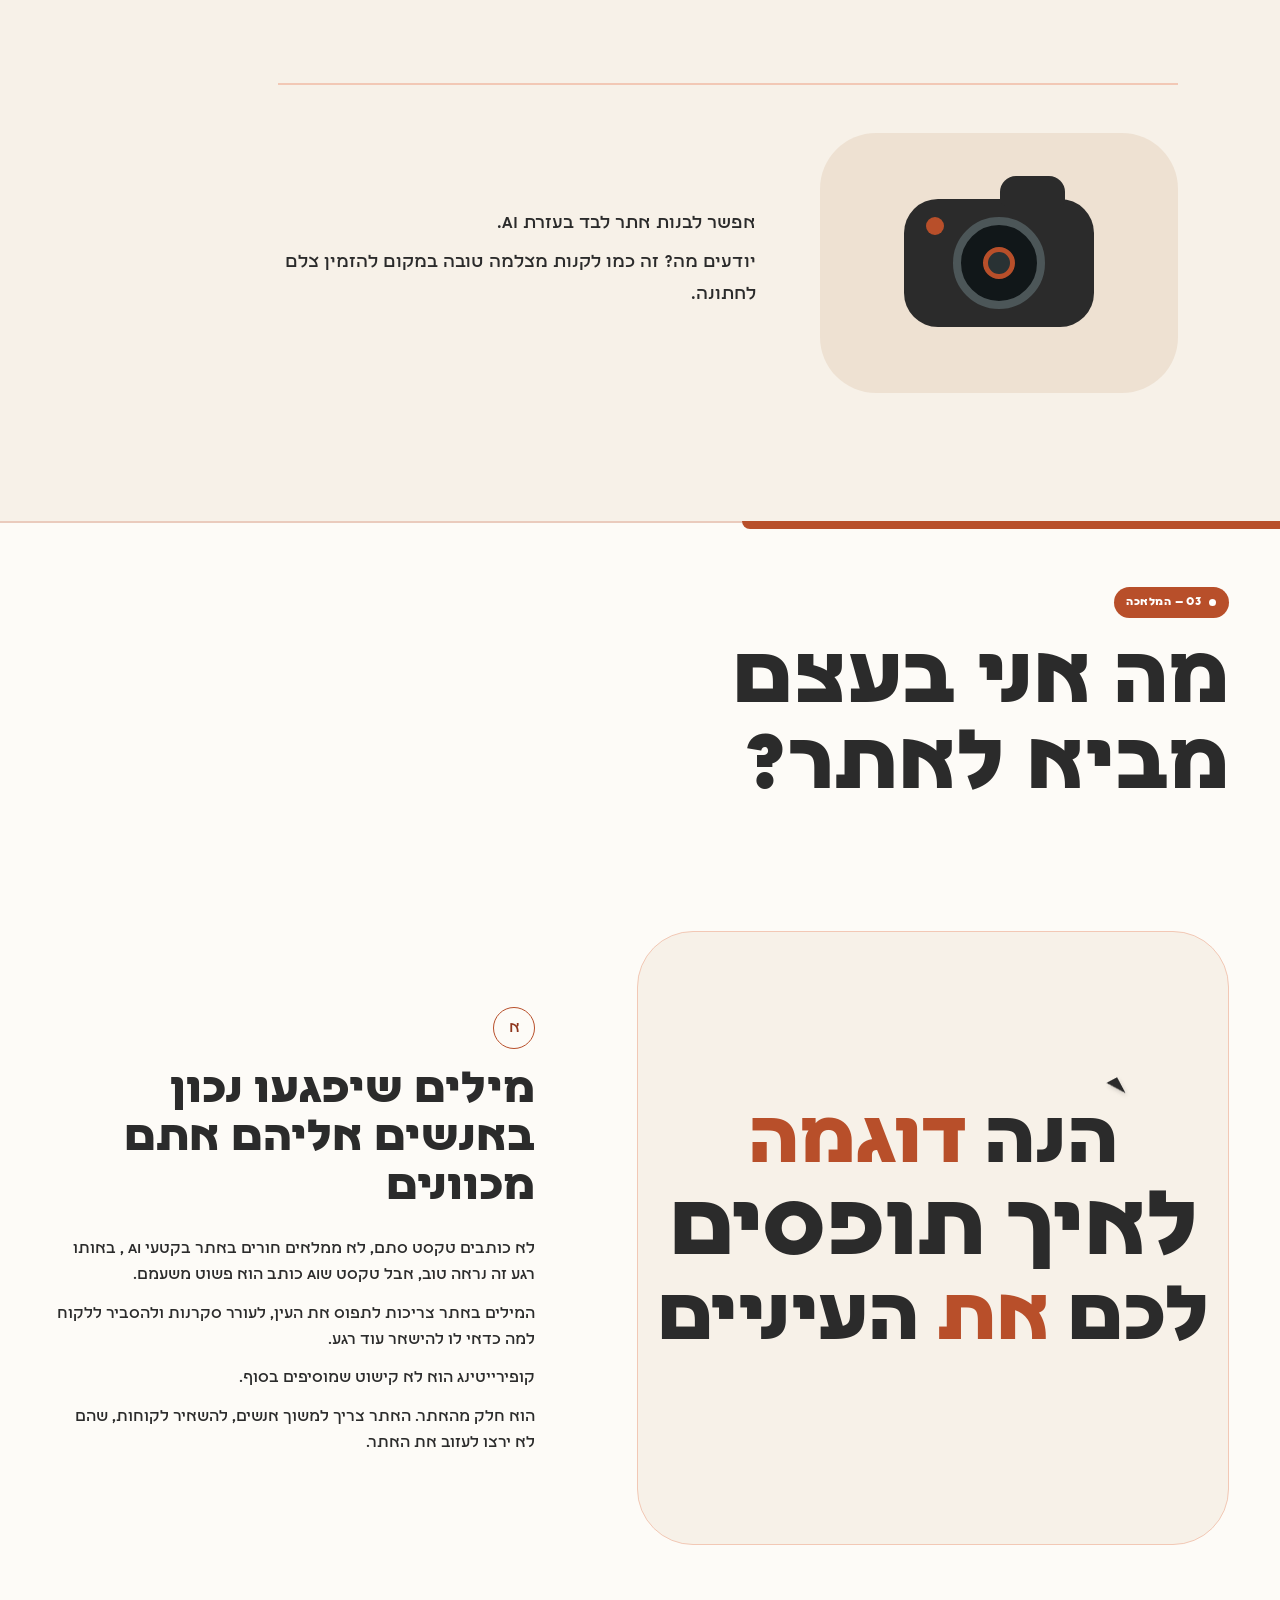
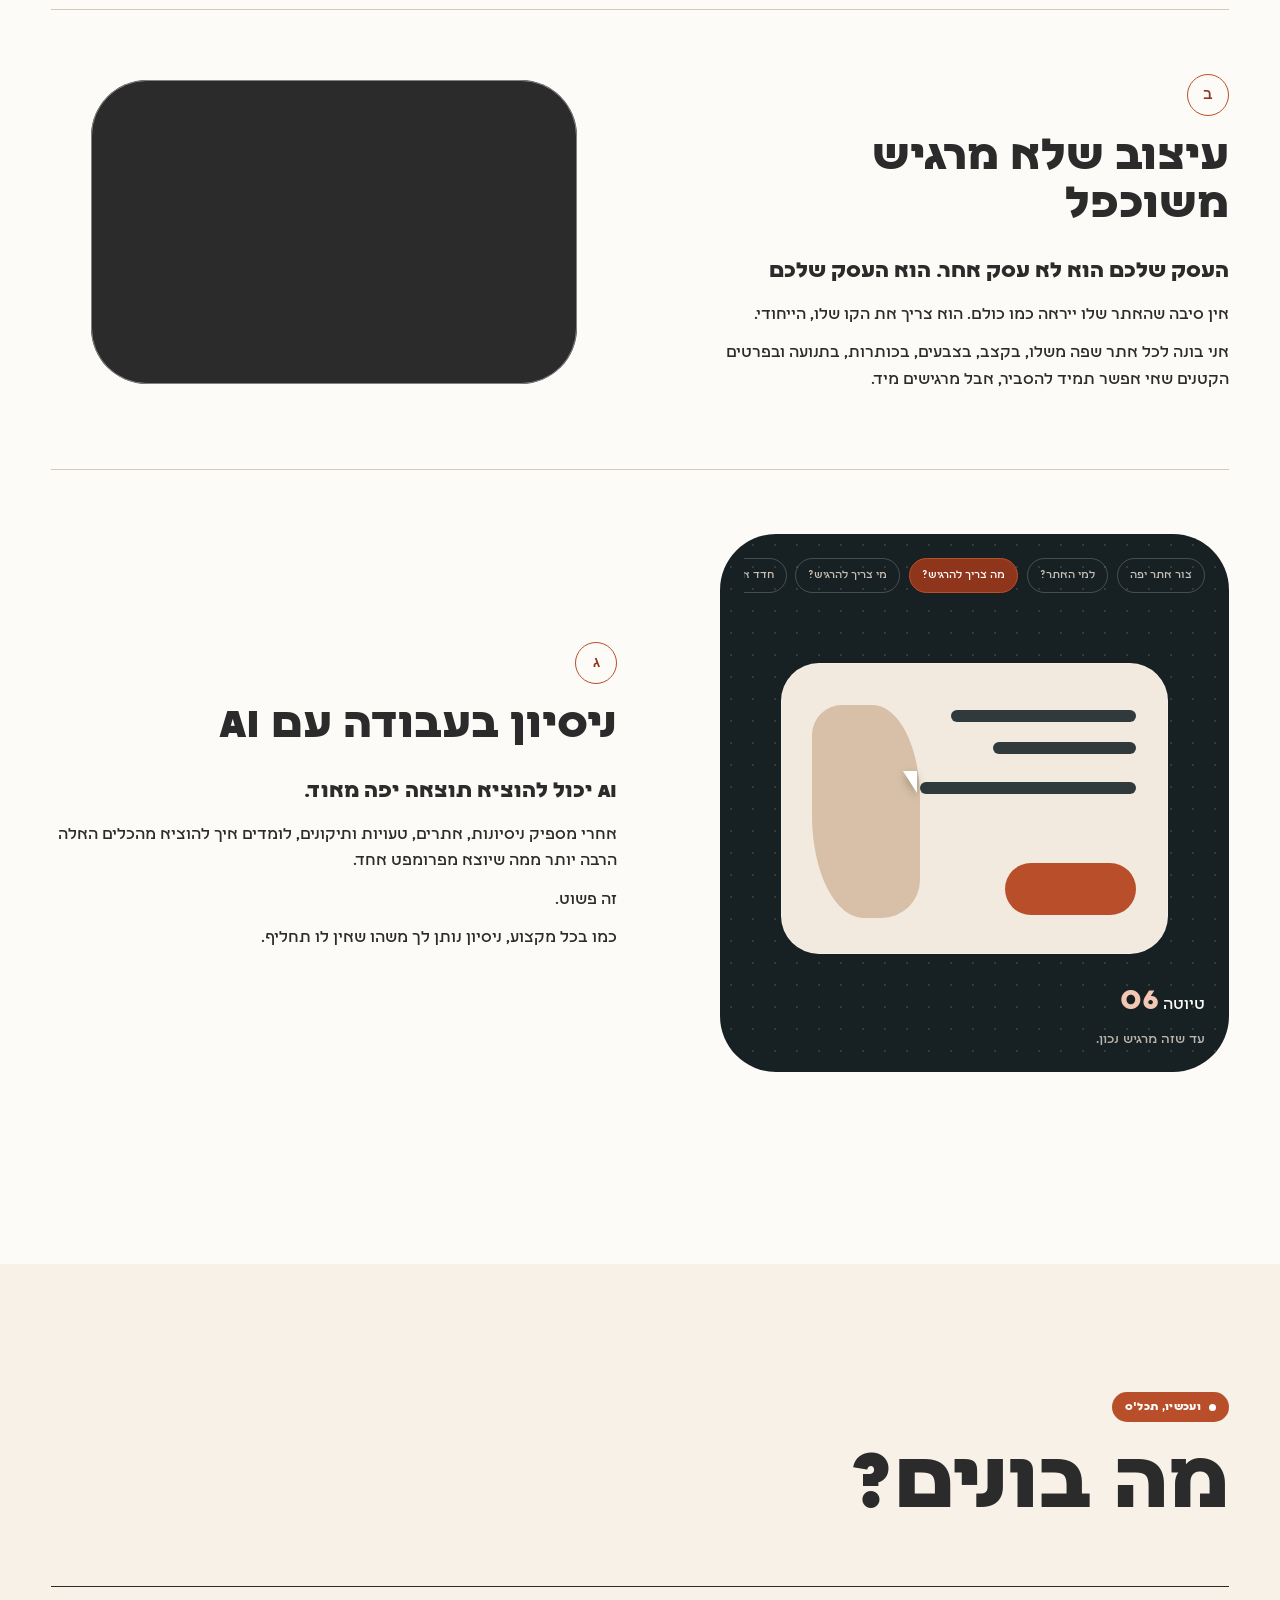
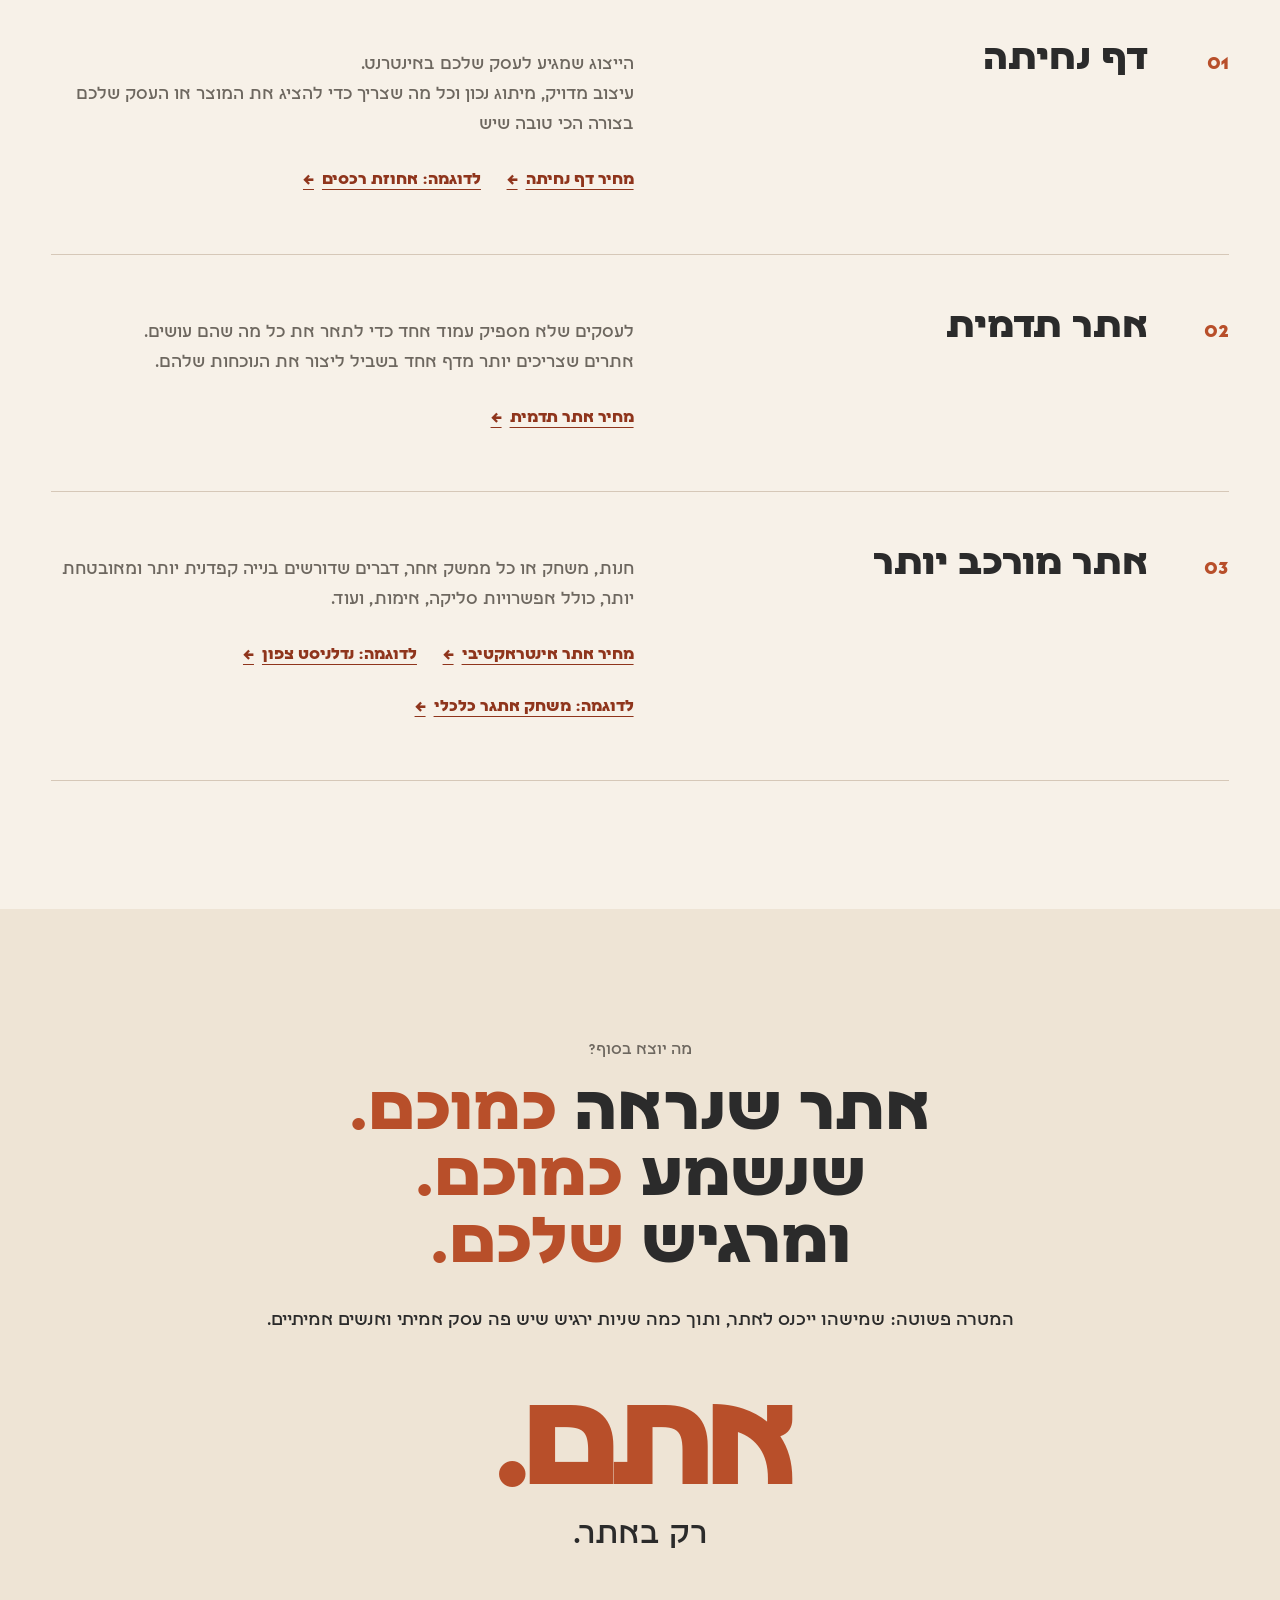
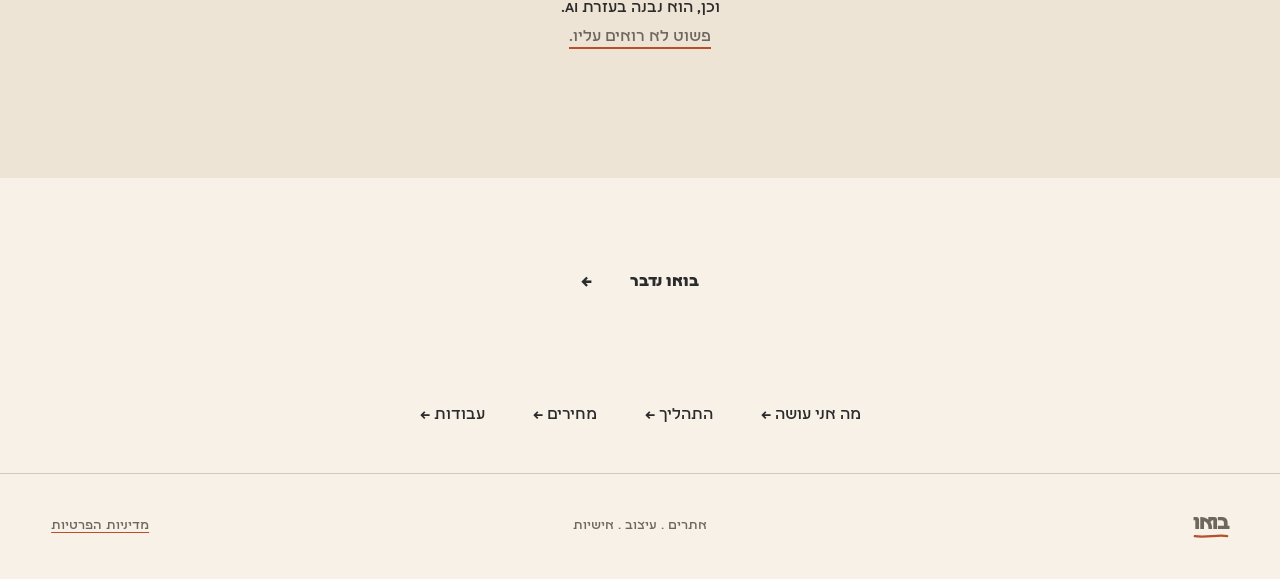
==== commit 24d94a44: "Refine service copy, logo and homepage scroll sequence" ====
--- a/about.html
+++ b/about.html
@@ -28,7 +28,7 @@
   <link rel="preload" href="assets/fonts/telaviv-modernistbold.woff2" as="font" type="font/woff2" crossorigin>
   <link rel="preload" href="assets/fonts/telaviv-modernistregular.woff2" as="font" type="font/woff2" crossorigin>
   <link rel="stylesheet" href="assets/css/fonts.css?v=20260909-6">
-  <link rel="stylesheet" href="assets/css/styles.css?v=20260909-6">
+  <link rel="stylesheet" href="assets/css/styles.css?v=20260923-2">
   <script type="application/ld+json">
   {
     "@context": "https://schema.org",
@@ -54,13 +54,13 @@
   </script>
   <link rel="stylesheet" href="assets/css/welcome.css?v=20260909-6">
   <link rel="stylesheet" href="assets/css/service-details.css?v=20260923-1">
+  <link rel="stylesheet" href="assets/css/brand-underline.css?v=20260923-1">
 </head>
 <body class="inner-page">
   <a class="skip-link" href="#content">דלגו לתוכן</a>
   <header class="site-header" aria-label="כותרת האתר">
     <a class="brand" href="index.html" aria-label="בּוֹאוּ — חזרה להתחלה">
-      <span class="brand-dot" aria-hidden="true"></span>
-      <span>בואו</span>
+      <span class="brand-word">בואו<svg class="brand-underline" viewBox="0 0 60 10" aria-hidden="true" focusable="false"><path d="M57 5C43 2 22 8 3 5" pathLength="1"/></svg></span>
       <small>כתיבה · עיצוב · אתרים</small>
     </a>
     <nav aria-label="ניווט ראשי">
@@ -198,14 +198,14 @@
 
     <section class="service-details section" id="services" aria-labelledby="services-title">
       <div class="section-shell">
-        <p class="section-number">מה בונים?</p>
-        <h2 id="services-title">איזה אתר מתאים<br>לעסק שלכם?</h2>
+        <p class="section-number">ועכשיו, תכל'ס</p>
+        <h2 id="services-title">מה בונים?</h2>
         <div class="service-list">
           <article class="service-detail" id="service-landing" aria-labelledby="service-landing-title">
             <span class="service-number" aria-hidden="true">01</span>
-            <h3 id="service-landing-title">בניית דפי נחיתה</h3>
+            <h3 id="service-landing-title">דף נחיתה</h3>
             <div class="service-copy">
-              <p>כשיש שירות, מוצר או הצעה אחת שרוצים להציג בצורה ממוקדת. עמוד שמסביר מה אתם מציעים, למי זה מתאים ואיך ממשיכים — עם כתיבה, עיצוב והתאמה למובייל.</p>
+              <p>הייצוג שמגיע לעסק שלכם באינטרנט.<br>עיצוב מדויק, מיתוג נכון וכל מה שצריך כדי להציג את המוצר או העסק שלכם בצורה הכי טובה שיש</p>
               <div class="service-links">
                 <a href="pricing.html#landing-page">מחיר דף נחיתה <span aria-hidden="true">←</span></a>
                 <a href="projects.html#project-rechasim">לדוגמה: אחוזת רכסים <span aria-hidden="true">←</span></a>
@@ -214,22 +214,22 @@
           </article>
           <article class="service-detail" id="service-business" aria-labelledby="service-business-title">
             <span class="service-number" aria-hidden="true">02</span>
-            <h3 id="service-business-title">בניית אתרי תדמית</h3>
+            <h3 id="service-business-title">אתר תדמית</h3>
             <div class="service-copy">
-              <p>כשהעסק צריך מקום להציג כמה שירותים, לספר על עצמו ולהראות עבודות. אתר שמסדר את המידע ומקל על הלקוחות להכיר אתכם וליצור קשר.</p>
+              <p>לעסקים שלא מספיק עמוד אחד כדי לתאר את כל מה שהם עושים.<br>אתרים שצריכים יותר מדף אחד בשביל ליצור את הנוכחות שלהם.</p>
               <div class="service-links">
                 <a href="pricing.html#business-site">מחיר אתר תדמית <span aria-hidden="true">←</span></a>
-                <a href="projects.html#project-nadlanist">לדוגמה: נדלניסט צפון <span aria-hidden="true">←</span></a>
               </div>
             </div>
           </article>
           <article class="service-detail" id="service-interactive" aria-labelledby="service-interactive-title">
             <span class="service-number" aria-hidden="true">03</span>
-            <h3 id="service-interactive-title">אתרים עם יכולות מיוחדות</h3>
+            <h3 id="service-interactive-title">אתר מורכב יותר</h3>
             <div class="service-copy">
-              <p>כשהאתר צריך גם לבצע פעולה: הרשמה, משחק, חנות או שילוב של בוט AI. מתחילים בהגדרת הצורך ומתאימים אליו את המבנה והפיתוח.</p>
+              <p>חנות, משחק או כל ממשק אחר, דברים שדורשים בנייה קפדנית יותר ומאובטחת יותר, כולל אפשרויות סליקה, אימות, ועוד.</p>
               <div class="service-links">
                 <a href="pricing.html#interactive-site">מחיר אתר אינטראקטיבי <span aria-hidden="true">←</span></a>
+                <a href="projects.html#project-nadlanist">לדוגמה: נדלניסט צפון <span aria-hidden="true">←</span></a>
                 <a href="projects.html#project-money-challenge">לדוגמה: משחק אתגר כלכלי <span aria-hidden="true">←</span></a>
               </div>
             </div>
@@ -250,7 +250,7 @@
     <div class="inner-cta"><a class="button" href="index.html#contact">בואו נדבר <span aria-hidden="true">←</span></a></div>
   </main>
   <nav class="page-links" aria-label="עוד באתר"><a href="about.html">מה אני עושה <span aria-hidden="true">←</span></a><a href="process.html">התהליך <span aria-hidden="true">←</span></a><a href="pricing.html">מחירים <span aria-hidden="true">←</span></a><a href="projects.html">עבודות <span aria-hidden="true">←</span></a></nav>
-<footer class="site-footer"><a class="brand footer-brand" href="index.html" aria-label="בּוֹאוּ — חזרה להתחלה"><span class="brand-dot" aria-hidden="true"></span><span>בואו</span></a><p>אתרים . עיצוב . אישיות</p><a href="privacy.html">מדיניות הפרטיות</a></footer>
+<footer class="site-footer"><a class="brand footer-brand" href="index.html" aria-label="בּוֹאוּ — חזרה להתחלה"><span class="brand-word">בואו<svg class="brand-underline" viewBox="0 0 60 10" aria-hidden="true" focusable="false"><path d="M57 5C43 2 22 8 3 5" pathLength="1"/></svg></span></a><p>אתרים . עיצוב . אישיות</p><a href="privacy.html">מדיניות הפרטיות</a></footer>
   <script src="assets/js/main.js?v=20260909"></script>
 </body>
 </html>
--- a/assets/css/styles.css
+++ b/assets/css/styles.css
@@ -284,10 +284,9 @@
 
 .site-header { position: fixed; z-index: 100; top: 14px; right: var(--gutter); left: var(--gutter); display: grid; grid-template-columns: minmax(190px, .7fr) auto minmax(120px, .7fr); align-items: center; gap: 2rem; width: min(calc(100% - var(--gutter) * 2), var(--max)); min-height: 66px; margin-inline: auto; padding: .6rem .75rem .6rem 1rem; border: 1px solid rgba(24, 33, 38, .13); border-radius: 999px; background: rgba(244, 239, 230, .96); transition: transform .35s ease, background .25s ease, opacity .3s ease; }
 .site-header.is-hidden { transform: translateY(-130%); }
-.brand { display: grid; grid-template-columns: 9px auto; align-items: center; column-gap: .6rem; width: max-content; line-height: 1; }
-.brand > span:not(.brand-dot) { font-size: 1.3rem; font-weight: 800; letter-spacing: -.06em; }
-.brand small { grid-column: 2; margin-top: .3rem; color: var(--muted); font-size: .63rem; font-weight: 500; letter-spacing: .02em; }
-.brand-dot { width: 9px; aspect-ratio: 1; border-radius: 50%; background: var(--coral); }
+.brand { display: grid; grid-template-columns: auto; align-items: center; width: max-content; line-height: 1; }
+.brand > .brand-word { font-size: 1.3rem; font-weight: 800; letter-spacing: -.06em; }
+.brand small { margin-top: .3rem; color: var(--muted); font-size: .63rem; font-weight: 500; letter-spacing: .02em; }
 .site-header nav { display: flex; align-items: center; justify-content: center; gap: clamp(1.1rem, 2.8vw, 2.6rem); font-size: .82rem; font-weight: 600; }
 .site-header nav a { position: relative; padding: .45rem .1rem; color: #4b4d4b; }
 .site-header nav a::after { content: ""; position: absolute; right: 0; bottom: .15rem; width: 100%; height: 2px; border-radius: 999px; background: var(--coral); transform: scaleX(0); transform-origin: right; transition: transform .25s ease; }
@@ -584,7 +583,6 @@
 .footer-brand { justify-self: start; }.site-footer p { margin: 0; text-align: center; }.site-footer > a:last-child { justify-self: end; text-decoration: underline; text-decoration-color: var(--coral); text-underline-offset: .25em; }
 
 /* The page stays soft in shape, but never still. */
-.brand-dot { animation: dot-pulse 1.8s ease-in-out infinite; }
 .section-thread { overflow: visible; background: linear-gradient(to bottom, transparent, var(--coral), transparent); background-size: 100% 45%; animation: thread-flow 1.65s linear infinite; }
 .section-thread span, .soft-divider i, .craft-index { animation: edit-pulse 2s ease-in-out infinite; }
 .scroll-note span { animation: nudge-down 1.4s ease-in-out infinite; }
@@ -724,7 +722,7 @@
   .site-header { padding-inline: .65rem; }
   .intro-skip { top: 5rem; left: .8rem; }
   .intro-scroll-hint { bottom: 20px; width: max-content; }
-  .brand > span:not(.brand-dot) { font-size: 1.12rem; }
+  .brand > .brand-word { font-size: 1.12rem; }
   .header-cta { font-size: .74rem; }
   .section { padding-block: 5.5rem; }
   .section h2 { margin-bottom: 2.4rem; font-size: clamp(2.8rem, 14vw, 4.5rem); }
--- a/assets/css/brand-underline.css
+++ b/assets/css/brand-underline.css
@@ -0,0 +1,43 @@
+.brand-word {
+  position: relative;
+  display: inline-block;
+  justify-self: start;
+  padding-bottom: .3rem;
+  line-height: 1;
+}
+
+.brand-underline {
+  position: absolute;
+  right: 0;
+  bottom: 0;
+  width: 100%;
+  height: .3em;
+  overflow: visible;
+  pointer-events: none;
+}
+
+.brand-underline path {
+  fill: none;
+  stroke: var(--coral);
+  stroke-width: 2.3px;
+  stroke-linecap: round;
+  vector-effect: non-scaling-stroke;
+  stroke-dasharray: 1;
+  stroke-dashoffset: 0;
+  animation: brand-underline-draw 4.8s ease-in-out infinite;
+}
+
+@keyframes brand-underline-draw {
+  0%, 8% { stroke-dashoffset: 1; opacity: 0; }
+  10% { opacity: 1; }
+  42%, 82% { stroke-dashoffset: 0; opacity: 1; }
+  94%, 100% { stroke-dashoffset: 0; opacity: 0; }
+}
+
+@media (prefers-reduced-motion: reduce) {
+  .brand-underline path {
+    animation: none !important;
+    stroke-dashoffset: 0;
+    opacity: 1;
+  }
+}
